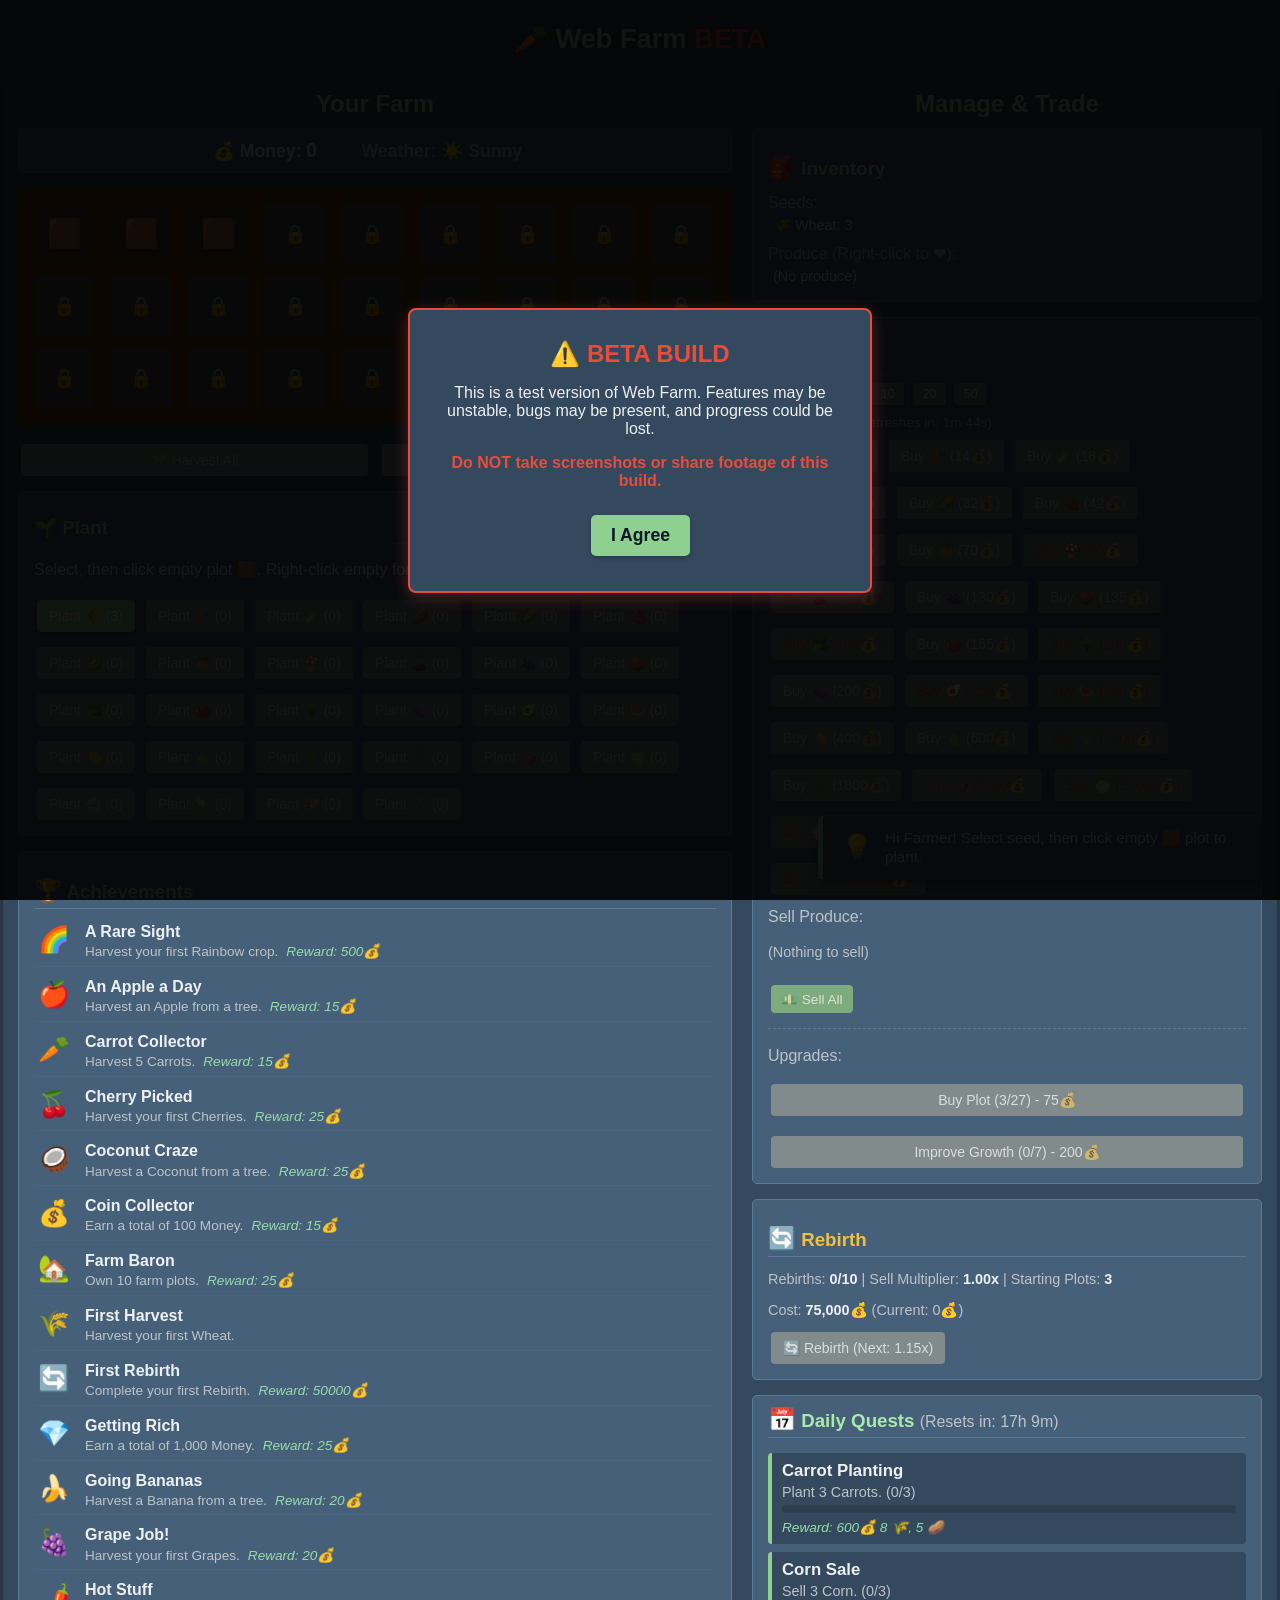
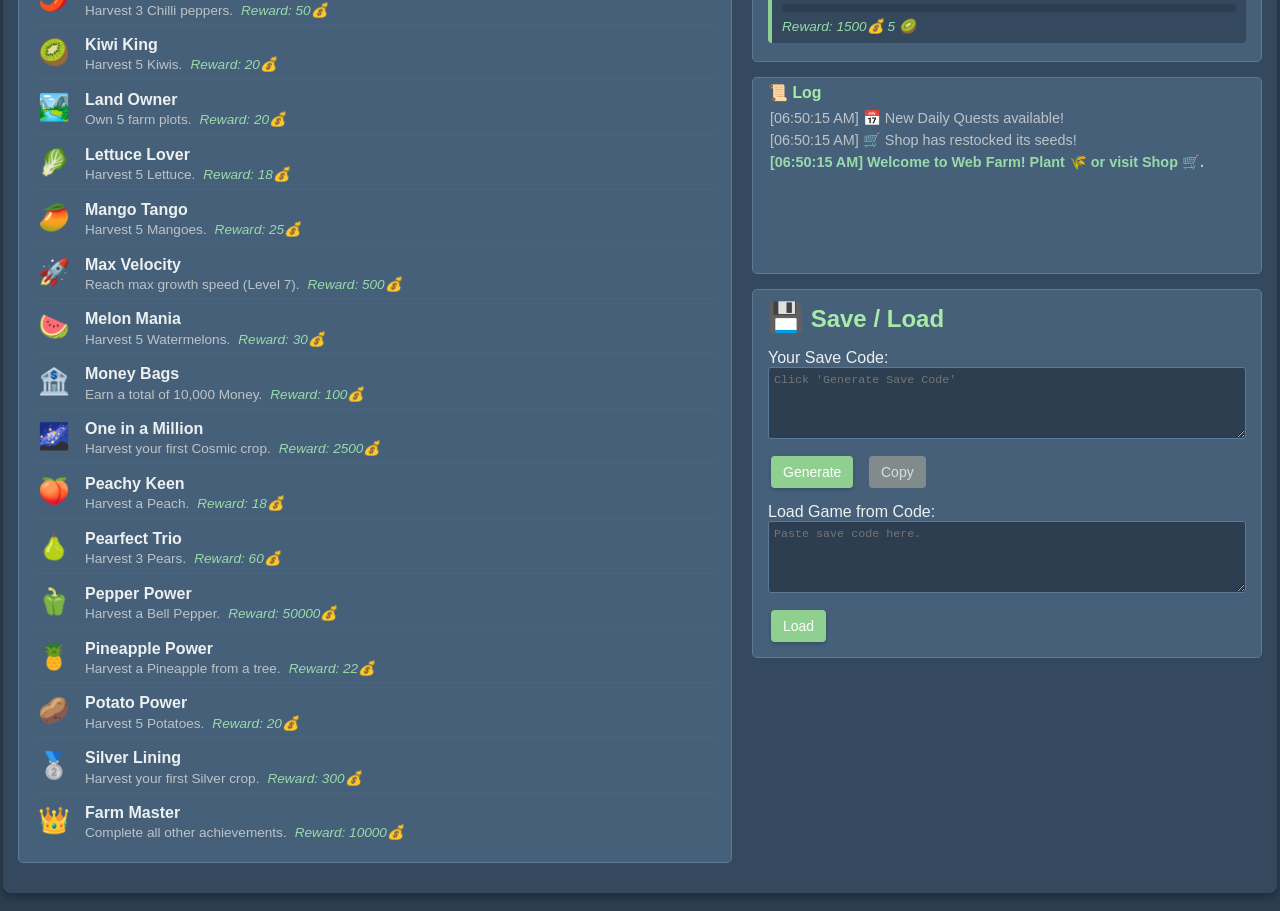
==== beta.html @ cf9a01dc "Add files via upload" ====
<!DOCTYPE html>
<html lang="en">

<head>
    <meta charset="UTF-8">
    <meta name="viewport" content="width=device-width, initial-scale=1.0">
    <title>Web Farm BETA</title>
    <style>
        /* --- CSS (Dark Mode Only) --- */
        :root {
            /* Colors, Animations, Cursor */
            --body-bg: #2c3e50;
            --container-bg: #34495e;
            --section-bg: #46607a;
            --section-border: #5a7a9a;
            --text-color: #ecf0f1;
            --heading-color: #98dbaa;
            --heading-color-sub: #a8eaaa;
            --accent-color: #8fcf8f;
            --accent-hover-color: #7ebf7e;
            --accent-active-color: #70b070;
            --accent-selected-bg: #c8e8ca;
            --disabled-color: #7f8c8d;
            --plot-bg: #6c3e00;
            --plot-empty-bg: #4f3a2e;
            --plot-empty-hover-bg: #694f42;
            --plot-locked-bg: #555;
            --plot-ready-bg: #507a50;
            --plot-ready-border: #76c08f;
            --progress-bar-bg: #8fd0a8;
            --log-text-color: #bdc3c7;
            --log-success-color: #98dbaa;
            --log-error-color: #e74c3c;
            --log-info-color: #bdc3c7;
            --log-gold-color: #ffd700;
            --input-bg: #2c3e50;
            --input-border: #5a7a9a;
            --button-text-color: white;
            --shadow-color: rgba(0, 0, 0, 0.3);
            --link-color: #a8eaaa;
            --achievement-incomplete-color: var(--text-color);
            --achievement-complete-color: var(--disabled-color);
            --achievement-complete-icon-filter: grayscale(60%);
            --button-shadow-color: rgba(0, 0, 0, 0.2);
            --plot-hover-shadow: rgba(255, 255, 255, 0.1);
            --ach-desc-color: #bdc3c7;
            --ach-reward-color: #98dbaa;
            --log-success-color-rgb: 152, 219, 170;
            --popup-bg: var(--section-bg);
            --popup-border: var(--section-border);
            --popup-text-color: var(--text-color);
            --popup-title-color: var(--heading-color);
            --popup-shadow: rgba(0, 0, 0, 0.4);
            --tip-border-color: var(--link-color);
            --shovel-cursor: url('data:image/svg+xml;utf8,<svg xmlns="http://www.w3.org/2000/svg" width="32" height="32" style="font-size: 24px;"><text x="0" y="24">⛏️</text></svg>') 4 24, auto;
            --animation-duration-fast: 0.18s;
            --animation-duration-normal: 0.25s;
            --animation-duration-slow: 0.5s;
            --animation-duration-very-slow: 1s;
            --bounce-cubic-bezier: cubic-bezier(0.68, -0.55, 0.27, 1.55);
            --ease-out-expo: cubic-bezier(0.16, 1, 0.3, 1);
        }

        /* Animations */
        @keyframes fadeInSlideDown {
            from {
                opacity: 0;
                transform: translateY(-8px)
            }

            to {
                opacity: 1;
                transform: translateY(0)
            }
        }

        @keyframes plantPulse {
            0% {
                transform: scale(1);
                filter: brightness(1)
            }

            50% {
                transform: scale(.9);
                filter: brightness(1.2)
            }

            100% {
                transform: scale(1);
                filter: brightness(1)
            }
        }

        @keyframes harvestPop {
            0% {
                transform: scale(1);
                opacity: 1;
                filter: brightness(1.1)
            }

            70% {
                transform: scale(1.1);
                opacity: .4;
                filter: brightness(1.3)
            }

            100% {
                transform: scale(.6);
                opacity: 0;
                filter: brightness(1)
            }
        }

        @keyframes unlockHighlight {
            0% {
                background-color: transparent
            }

            40% {
                background-color: rgba(var(--log-success-color-rgb), .3)
            }

            100% {
                background-color: transparent
            }
        }

        @keyframes selectedPulse {
            0% {
                box-shadow: 0 1px 3px var(--button-shadow-color), inset 0 0 0 2px var(--accent-color)
            }

            50% {
                box-shadow: 0 1px 3px var(--button-shadow-color), inset 0 0 0 3px var(--accent-hover-color)
            }

            100% {
                box-shadow: 0 1px 3px var(--button-shadow-color), inset 0 0 0 2px var(--accent-color)
            }
        }

        @keyframes rainbow-bg {
            0% {
                background-position: 0% 50%
            }

            50% {
                background-position: 100% 50%
            }

            100% {
                background-position: 0% 50%
            }
        }

        @keyframes stars-twinkle {
            0% {
                transform: translate(-50%, -50%) scale(1);
                opacity: 0.5;
            }

            50% {
                opacity: 1;
            }

            100% {
                transform: translate(-50%, -50%) scale(1.1);
                opacity: 0.5;
            }
        }

        /* General Styles */
        body {
            font-family: 'Segoe UI', Tahoma, Geneva, Verdana, sans-serif;
            display: flex;
            flex-direction: column;
            align-items: center;
            background-color: var(--body-bg);
            color: var(--text-color);
            padding: 10px;
            transition: background-color var(--animation-duration-normal) ease, color var(--animation-duration-normal) ease
        }

        #game-container {
            display: flex;
            flex-wrap: wrap;
            gap: 20px;
            max-width: 1250px;
            width: 100%;
            background-color: var(--container-bg);
            padding: 15px;
            border-radius: 8px;
            box-shadow: 0 4px 8px var(--shadow-color);
            transition: background-color var(--animation-duration-normal) ease
        }

        #farm-area,
        #controls-area {
            flex: 1;
            min-width: 350px;
            display: flex;
            flex-direction: column
        }

        @media (min-width:950px) {
            #farm-area {
                flex-grow: 1.4
            }
        }

        h1 {
            display: flex;
            align-items: center;
            justify-content: center;
            gap: 15px;
        }

        h1,
        h2,
        h3 {
            text-align: center;
            color: var(--heading-color);
            margin-top: 5px;
            margin-bottom: 10px;
            transition: color var(--animation-duration-normal) ease
        }

        h1 {
            margin-bottom: 15px
        }

        h2 {
            color: var(--heading-color-sub)
        }

        h3 {
            margin-top: 15px;
            margin-bottom: 8px;
            border-bottom: 1px solid var(--section-border);
            padding-bottom: 4px;
            text-align: left;
            color: var(--heading-color-sub);
            transition: color var(--animation-duration-normal) ease, border-color var(--animation-duration-normal) ease
        }

        h4 {
            margin-top: 8px;
            margin-bottom: 4px;
            font-weight: 400;
            color: #bdc3c7;
            text-align: left
        }

        #resources {
            background-color: var(--section-bg);
            padding: 10px 15px;
            border-radius: 5px;
            margin-bottom: 15px;
            border: 1px solid var(--section-border);
            text-align: center;
            transition: background-color var(--animation-duration-normal) ease, border-color var(--animation-duration-normal) ease
        }

        #resources span {
            margin-right: 15px;
            font-weight: 700;
            font-size: 1.1em
        }

        #weather-display {
            font-weight: normal;
            font-size: 0.95em;
            color: var(--log-info-color);
            margin-left: 10px;
            display: inline-block;
        }

        #farm-grid {
            display: grid;
            grid-template-columns: repeat(auto-fill, minmax(60px, 1fr));
            gap: 10px;
            background-color: var(--plot-bg);
            padding: 15px;
            border-radius: 5px;
            min-height: 180px;
            margin-bottom: 15px;
            transition: background-color .3s ease, cursor .1s ease;
            cursor: default
        }

        #farm-grid:hover {
            cursor: var(--shovel-cursor)
        }

        .plot {
            width: 60px;
            height: 60px;
            background-color: var(--plot-empty-bg);
            border: 1px solid var(--plot-bg);
            display: flex;
            justify-content: center;
            align-items: center;
            font-size: 28px;
            position: relative;
            border-radius: 3px;
            overflow: hidden;
            transform-origin: center;
            transition: background-color var(--animation-duration-normal) ease, border-color var(--animation-duration-normal) ease, transform var(--animation-duration-fast) var(--ease-out-expo), filter var(--animation-duration-fast) ease, box-shadow var(--animation-duration-fast) ease;
            will-change: transform, filter, box-shadow, background-color
        }

        .plot:hover:not(.locked) {
            transform: scale(1.07);
            filter: brightness(1.1);
            box-shadow: 0 4px 10px var(--plot-hover-shadow);
            z-index: 1
        }

        .plot.empty:hover {
            background-color: var(--plot-empty-hover-bg)
        }

        .plot.locked {
            background-color: var(--plot-locked-bg);
            cursor: not-allowed;
            font-size: 18px
        }

        .plot.locked:hover {
            filter: none;
            transform: none;
            box-shadow: none;
            z-index: 0;
            cursor: not-allowed !important
        }

        .plot .progress-bar {
            position: absolute;
            bottom: 0;
            left: 0;
            height: 5px;
            background-color: var(--progress-bar-bg);
            width: 0;
            transition: width .1s linear, background-color var(--animation-duration-normal) ease
        }

        .plot.ready {
            background-color: var(--plot-ready-bg);
            border: 2px solid var(--plot-ready-border)
        }

        .plot.ready:hover {
            transform: scale(1.1);
            filter: brightness(1.1);
            box-shadow: 0 5px 14px var(--plot-hover-shadow)
        }

        .plot.plot-plant-animate {
            animation: plantPulse var(--animation-duration-slow) var(--bounce-cubic-bezier) forwards
        }

        .plot-content {
            display: inline-block;
            transition: transform var(--animation-duration-normal) ease, opacity var(--animation-duration-normal) ease;
            will-change: transform, opacity;
            line-height: 1;
            position: relative;
            z-index: 2;
        }

        .plot-content.status-icon-present {
            font-size: 20px;
            letter-spacing: -2px;
        }

        .plot.plot-harvest-animate .plot-content {
            animation: harvestPop 0.25s cubic-bezier(.17, .67, .83, .67) forwards;
        }

        /* Mutation Plot Styles */
        .plot.plot-is-moonlit {
            background-color: #4a3d6a;
        }

        .plot.plot-is-scorched {
            background-color: #7a4f3a;
        }

        .plot.plot-is-warm {
            background-color: #7a703a;
        }

        .plot.plot-is-cool {
            background-color: #3a5c7a;
        }

        .plot.plot-is-shocked {
            background-color: #4d4023;
            box-shadow: inset 0 0 12px 2px #f0ff8d;
            border-color: #f0ff8d;
        }

        .plot.plot-is-rainbow {
            background: linear-gradient(124deg, #ff2400, #e81d1d, #e8b71d, #e3e81d, #1de840, #1ddde8, #2b1de8, #dd00f3, #dd00f3);
            background-size: 200% 200%;
            animation: rainbow-bg 4s ease infinite;
        }

        .plot.plot-is-cosmic {
            background: linear-gradient(230deg, #1d0f3b, #3a236d, #2b1de8);
            background-size: 150% 150%;
            animation: rainbow-bg 8s ease-in-out infinite;
        }

        .plot.plot-is-cosmic::before,
        .plot.plot-is-cosmic::after,
        .plot.plot-is-cosmic .plot-content::before {
            content: '';
            position: absolute;
            left: 50%;
            top: 50%;
            width: 1px;
            height: 1px;
            background: white;
            border-radius: 50%;
            box-shadow: 15px -20px 0 0px white, -10px 18px 0 1px white, 25px 8px 0 0px white, -22px -15px 0 1px white, -5px 5px 0 0px white, 30px 25px 0 0px white;
            animation: stars-twinkle 3s ease-in-out infinite alternate;
        }

        .plot.plot-is-cosmic::after {
            width: 2px;
            height: 2px;
            box-shadow: 10px 15px 0 0px white, -18px -10px 0 0px white, -8px 25px 0 0px white;
            animation-duration: 4.5s;
        }

        .plot.plot-is-cosmic .plot-content::before {
            width: 1px;
            height: 1px;
            box-shadow: 12px 22px 0 0px white, -25px 5px 0 0px white;
            animation-duration: 6s;
        }

        button {
            padding: 8px 12px;
            margin: 5px 3px;
            font-size: 14px;
            cursor: pointer;
            background-color: var(--accent-color);
            color: var(--button-text-color);
            border: none;
            border-radius: 4px;
            vertical-align: middle;
            font-weight: 500;
            box-shadow: 0 2px 4px var(--button-shadow-color);
            transform-origin: center;
            transition: background-color var(--animation-duration-fast) ease, color var(--animation-duration-fast) ease, transform var(--animation-duration-fast) var(--ease-out-expo), box-shadow var(--animation-duration-fast) ease, filter var(--animation-duration-fast) ease;
            will-change: transform, filter, box-shadow
        }

        button:hover:not(:disabled) {
            background-color: var(--accent-hover-color);
            transform: scale(1.05);
            box-shadow: 0 4px 8px var(--button-shadow-color);
            filter: brightness(1.08)
        }

        button:active:not(:disabled) {
            background-color: var(--accent-active-color);
            transform: scale(.97);
            box-shadow: 0 1px 3px var(--button-shadow-color);
            filter: brightness(.92);
            transition-duration: .06s
        }

        button:disabled {
            background-color: var(--disabled-color);
            color: rgba(255, 255, 255, .7);
            cursor: not-allowed;
            transform: none;
            box-shadow: none;
            filter: grayscale(30%)
        }

        .plant-button.selected-plant-button {
            background-color: var(--accent-selected-bg);
            color: var(--body-bg);
            font-weight: bold;
            filter: brightness(1.05);
            box-shadow: 0 1px 3px var(--button-shadow-color), inset 0 0 0 2px var(--accent-color);
            animation: selectedPulse 1.8s ease-in-out infinite
        }

        .plant-button.selected-plant-button:hover:not(:disabled) {
            background-color: var(--accent-hover-color);
            color: var(--button-text-color);
            filter: brightness(1.1);
            transform: scale(1.05)
        }

        .plant-button.selected-plant-button:active:not(:disabled) {
            background-color: var(--accent-active-color);
            transform: scale(.97);
            filter: brightness(.95)
        }

        .shop-seed-unavailable,
        .shop-seed-unavailable:hover,
        .shop-seed-unavailable:active {
            background-color: var(--disabled-color);
            color: var(--log-error-color) !important;
            cursor: not-allowed;
            box-shadow: none;
            filter: grayscale(30%);
            transform: none;
            padding: 8px 12px;
            margin: 5px 3px;
            font-size: 14px;
            border: none;
            border-radius: 4px;
            vertical-align: middle;
            font-weight: 500;
        }

        #inventory,
        #shop,
        #actions,
        #save-load,
        #messages,
        #achievements,
        #dev-console,
        #daily-quests {
            margin-bottom: 15px;
            background-color: var(--section-bg);
            padding: 10px 15px;
            border-radius: 5px;
            border: 1px solid var(--section-border);
            transition: background-color var(--animation-duration-normal) ease, border-color var(--animation-duration-normal) ease
        }

        #inventory ul {
            list-style: none;
            padding: 0;
            margin: 5px 0
        }

        #inventory li {
            margin-bottom: 5px;
            padding-left: 5px;
            font-size: 0.95em;
            border-radius: 3px;
            user-select: none;
        }

        #inventory #produce-inventory li {
            cursor: pointer;
        }

        #inventory li:hover {
            background-color: var(--container-bg);
        }

        .inventory-item-icon {
            display: inline-block;
            min-width: 1.2em;
            text-align: left;
        }

        .inventory-weight {
            font-size: 0.85em;
            color: var(--log-info-color);
            margin-left: 5px;
        }

        .favorite-icon {
            color: #e74c3c;
            margin-right: 4px;
        }

        #planting-options,
        #buy-seeds,
        #sell-produce-area {
            display: flex;
            flex-wrap: wrap;
            gap: 5px
        }

        #messages {
            height: 180px;
            overflow-y: scroll;
            font-size: .9em;
            color: var(--log-text-color);
            transition: color var(--animation-duration-normal) ease;
            scroll-behavior: smooth;
            padding-top: 5px
        }

        #messages h2 {
            margin-top: 0;
            margin-bottom: 8px;
            font-size: 1.1em;
            text-align: left;
            border-bottom: none;
            padding-bottom: 0;
            color: var(--heading-color-sub)
        }

        #messages p {
            margin: 0 0 5px;
            padding-left: 2px;
            white-space: pre-wrap;
            opacity: 0;
            animation: fadeInSlideDown var(--animation-duration-slow) ease-out forwards
        }

        #messages p.log-success {
            color: var(--log-success-color);
            font-weight: 700
        }

        #messages p.log-error {
            color: var(--log-error-color);
            font-weight: 700
        }

        #messages p.log-info {
            color: var(--log-info-color)
        }

        #messages p.log-gold {
            color: var(--log-gold-color);
            font-weight: 700
        }

        #messages p.log-dev {
            color: var(--link-color);
            font-family: monospace;
            font-weight: bold
        }

        #save-load h2,
        #dev-console h3,
        #daily-quests h3 {
            margin-top: 0;
            margin-bottom: 15px;
            text-align: left
        }

        #save-load textarea,
        #dev-command-input {
            width: calc(100% - 12px);
            margin-top: 0;
            margin-bottom: 8px;
            font-size: .9em;
            font-family: monospace;
            background-color: var(--input-bg);
            color: var(--text-color);
            border: 1px solid var(--input-border);
            border-radius: 3px;
            padding: 5px;
            cursor: text;
            transition: background-color var(--animation-duration-normal) ease, color var(--animation-duration-normal) ease, border-color var(--animation-duration-normal) ease
        }

        #save-load textarea {
            min-height: 60px;
            resize: vertical
        }

        #dev-command-input {
            min-height: auto;
            resize: none
        }

        #save-code-output {
            background-color: var(--input-bg);
            cursor: default
        }

        .save-controls,
        .mod-controls {
            display: flex;
            gap: 10px;
            align-items: center;
            margin-bottom: 10px;
        }

        .mod-controls {
            margin-top: 15px;
            border-top: 1px dashed var(--section-border);
            padding-top: 10px;
        }

        #mod-file-input {
            font-size: 0.9em;
            background-color: var(--input-bg);
            color: var(--text-color);
            border: 1px solid var(--input-border);
            border-radius: 3px;
            padding: 4px 6px;
            max-width: calc(100% - 110px);
            cursor: pointer;
            transition: background-color var(--animation-duration-normal) ease, color var(--animation-duration-normal) ease, border-color var(--animation-duration-normal) ease;
        }

        #mod-file-input::file-selector-button {
            padding: 4px 8px;
            margin-right: 8px;
            font-size: 0.9em;
            cursor: pointer;
            background-color: var(--accent-color);
            color: var(--button-text-color);
            border: none;
            border-radius: 3px;
            transition: background-color var(--animation-duration-fast) ease;
        }

        #mod-file-input::file-selector-button:hover {
            background-color: var(--accent-hover-color);
        }

        #farm-upgrades-container {
            margin-top: 15px;
            padding-top: 10px;
            border-top: 1px dashed var(--section-border);
            display: flex;
            flex-direction: column;
            gap: 10px
        }

        #achievements ul {
            list-style: none;
            padding: 0;
            margin: 0
        }

        #achievements li {
            display: flex;
            align-items: flex-start;
            gap: 10px;
            padding: 5px 0;
            margin-bottom: 5px;
            border-bottom: 1px solid rgba(128, 128, 128, .1);
            transition: background-color var(--animation-duration-normal) ease
        }

        #achievements li:last-child {
            border-bottom: none
        }

        #achievements li:hover:not(.completed) {
            background-color: rgba(128, 128, 128, .05)
        }

        #achievements .ach-icon {
            font-size: 1.6em;
            min-width: 1.6em;
            text-align: center;
            margin-top: 2px
        }

        #achievements .ach-details {
            display: flex;
            flex-direction: column;
            flex-grow: 1;
            gap: 2px
        }

        #achievements .ach-name {
            font-weight: 700;
            font-size: 1em;
            line-height: 1.2
        }

        #achievements .ach-desc-reward {
            line-height: 1.3;
            display: flex;
            flex-wrap: wrap;
            gap: 0 8px
        }

        #achievements .ach-desc {
            font-size: .85em;
            color: var(--ach-desc-color)
        }

        #achievements .ach-reward {
            font-size: .85em;
            font-style: italic;
            color: var(--ach-reward-color);
            font-weight: 500;
            white-space: nowrap
        }

        #achievements li.completed {
            color: var(--achievement-complete-color)
        }

        #achievements li.completed .ach-icon {
            filter: var(--achievement-complete-icon-filter)
        }

        #achievements li.completed .ach-name::after {
            content: " ✔️";
            color: var(--log-success-color);
            font-weight: 400;
            margin-left: 4px
        }

        #achievements li.completed .ach-desc,
        #achievements li.completed .ach-reward {
            color: var(--achievement-complete-color);
            font-style: normal
        }

        #achievements li.completed:hover {
            background-color: transparent
        }

        #achievements li.incomplete {
            color: var(--achievement-incomplete-color)
        }

        #achievements li.achievement-unlocked-animate {
            animation: unlockHighlight var(--animation-duration-very-slow) ease-out
        }

        .popup {
            position: fixed;
            padding: 12px 18px;
            border-radius: 6px;
            background-color: var(--popup-bg);
            border: 1px solid var(--popup-border);
            box-shadow: 0 4px 12px var(--popup-shadow);
            z-index: 1000;
            display: flex;
            align-items: center;
            gap: 12px;
            opacity: 0;
            transform: translateY(20px);
            transition: opacity var(--animation-duration-normal) ease-out, transform var(--animation-duration-normal) ease-out;
            pointer-events: none;
            min-width: 250px;
            max-width: 400px;
        }

        .popup.active {
            opacity: 1;
            transform: translateY(0);
            pointer-events: auto;
        }

        .popup-icon {
            font-size: 2em;
            flex-shrink: 0;
        }

        .popup-text {
            display: flex;
            flex-direction: column;
            gap: 3px;
            font-size: 0.95em;
            color: var(--popup-text-color);
            line-height: 1.3;
        }

        .popup-title {
            font-weight: bold;
            color: var(--popup-title-color);
        }

        .popup-reward {
            font-style: italic;
            color: var(--ach-reward-color);
            font-size: 0.9em;
        }

        #achievement-popup {
            top: 20px;
            left: 50%;
            transform: translateX(-50%) translateY(20px);
            border-left: 5px solid var(--log-success-color);
        }

        #achievement-popup.active {
            transform: translateX(-50%) translateY(0);
        }

        #tip-popup {
            bottom: 20px;
            right: 20px;
            border-left: 5px solid var(--tip-border-color);
        }

        #tip-popup .popup-icon {
            font-size: 1.6em;
        }

        #actions {
            position: relative;
        }

        /* harvest-all-button styles now handled by #farm-grid-actions button */

        #harvest-all-button:hover:not(:disabled) {
            background-color: var(--accent-hover-color);
        }

        #sell-all-produce-button {
            padding: 6px 10px;
            font-size: 0.85em;
            margin-top: 10px;
            background-color: var(--accent-active-color);
            display: block;
            width: fit-content;
        }

        #sell-all-produce-button:hover:not(:disabled) {
            background-color: var(--accent-hover-color);
        }


        #plot-tooltip {
            position: fixed;
            background-color: rgba(0, 0, 0, 0.8);
            color: white;
            padding: 6px 10px;
            border-radius: 4px;
            font-size: 0.85em;
            line-height: 1.3;
            z-index: 1010;
            opacity: 0;
            pointer-events: none;
            transition: opacity 0.1s ease-in-out;
            max-width: 220px;
            box-shadow: 0 2px 5px rgba(0, 0, 0, 0.3);
            word-wrap: break-word;
        }

        #plot-tooltip.visible {
            opacity: 1;
        }

        #plot-tooltip span {
            display: inline-block;
        }

        #tooltip-crop-name {
            font-weight: bold;
        }

        #tooltip-time-left {
            font-size: 0.9em;
            color: #eee;
        }

        #tooltip-weight-potential,
        #tooltip-weight-actual {
            font-size: 0.85em;
            color: #ddd;
        }

        #daily-quests-list {
            list-style: none;
            padding: 0;
            margin: 0;
        }

        #daily-quests-list li {
            background-color: var(--container-bg);
            padding: 8px 10px;
            margin-bottom: 8px;
            border-radius: 4px;
            border-left: 4px solid var(--accent-color);
        }

        #daily-quests-list li.quest-completed:not(.quest-claimed) {
            border-left-color: var(--log-success-color);
        }

        #daily-quests-list li.quest-claimed {
            border-left-color: var(--disabled-color);
            opacity: 0.7;
        }

        .quest-title {
            font-weight: bold;
            font-size: 1.05em;
            margin-bottom: 3px;
            display: block;
        }

        .quest-desc {
            font-size: 0.9em;
            color: var(--ach-desc-color);
            margin-bottom: 5px;
            display: block;
        }

        .quest-progress-bar-container {
            height: 8px;
            background-color: var(--body-bg);
            border-radius: 4px;
            margin-bottom: 5px;
            overflow: hidden;
        }

        .quest-progress-bar {
            height: 100%;
            width: 0%;
            background-color: var(--progress-bar-bg);
            transition: width 0.2s ease-out;
        }

        .quest-reward-text {
            font-size: 0.85em;
            color: var(--ach-reward-color);
            margin-bottom: 6px;
            font-style: italic;
        }

        .quest-claim-button {
            font-size: 0.9em !important;
            padding: 4px 8px !important;
            margin-top: 5px !important;
        }

        /* Silver Mutation Plot Style */
        .plot.plot-is-silver {
            background-color: #6b7b8d;
            box-shadow: inset 0 0 10px 2px #c0c0c0;
            border-color: #c0c0c0;
        }

        /* Locked Fruit Indicator on Plot */
        .plot .lock-indicator {
            position: absolute;
            top: 1px;
            right: 1px;
            font-size: 10px;
            z-index: 5;
            cursor: pointer;
            opacity: 0.7;
            transition: opacity 0.15s ease;
        }

        .plot .lock-indicator:hover {
            opacity: 1;
        }

        .plot.plot-fruit-locked {
            outline: 2px dashed #e67e22;
            outline-offset: -2px;
        }

        /* Seed Inventory Grid */
        #seed-inventory {
            display: grid;
            grid-template-columns: repeat(2, 1fr);
            gap: 2px 8px;
        }

        #seed-inventory li {
            margin-bottom: 2px;
            font-size: 0.9em;
        }

        /* Produce Inventory Grid */
        #produce-inventory {
            display: grid;
            grid-template-columns: repeat(2, 1fr);
            gap: 2px 8px;
        }

        #produce-inventory li {
            margin-bottom: 2px;
            font-size: 0.9em;
        }

        /* Rebirth Section */
        #rebirth-section {
            margin-bottom: 15px;
            background-color: var(--section-bg);
            padding: 10px 15px;
            border-radius: 5px;
            border: 1px solid var(--section-border);
            transition: background-color var(--animation-duration-normal) ease, border-color var(--animation-duration-normal) ease;
        }

        #rebirth-section h3 {
            color: #f0c040;
        }

        .rebirth-info {
            font-size: 0.9em;
            margin-bottom: 8px;
            color: var(--log-info-color);
        }

        .rebirth-info strong {
            color: var(--text-color);
        }

        /* Purchase Qty Toggle */
        .qty-toggle-btn {
            padding: 4px 10px;
            font-size: 12px;
            margin: 0 2px;
            background-color: var(--disabled-color);
            border-radius: 4px;
        }

        .qty-toggle-btn.active {
            background-color: var(--accent-color);
            font-weight: bold;
        }

        .qty-toggle-btn:hover:not(:disabled) {
            background-color: var(--accent-hover-color);
        }

        /* Farm Grid Action Buttons */
        #farm-grid-actions {
            display: flex;
            gap: 8px;
            margin-bottom: 10px;
            align-items: stretch;
        }

        #farm-grid-actions button {
            flex: 1;
            font-size: 14px;
            padding: 8px 12px;
            box-sizing: border-box;
        }
    </style>
</head>

<body>

    <h1>
        <span style="font-size: 0.85em;">🥕 Web Farm <strong style="color:var(--log-error-color);">BETA</strong></span>
    </h1>

    <div id="beta-overlay"
        style="position:fixed;top:0;left:0;width:100%;height:100%;background:rgba(0,0,0,0.9);z-index:9999;display:flex;justify-content:center;align-items:center;flex-direction:column;">
        <div
            style="background:var(--container-bg);padding:30px;border-radius:8px;border:2px solid var(--log-error-color);max-width:400px;text-align:center;box-shadow: 0 4px 15px rgba(255,100,100,0.3);">
            <h2 style="color:var(--log-error-color);margin-top:0;">⚠️ BETA BUILD</h2>
            <p style="margin-bottom:15px;color:var(--text-color);">This is a test version of Web Farm. Features may be
                unstable, bugs may be present, and progress could be lost.</p>
            <p style="margin-bottom:20px;font-weight:bold;color:var(--log-error-color);">Do NOT take screenshots or
                share footage of this build.</p>
            <button
                style="padding:10px 20px;font-size:1.1em;background:var(--accent-color);color:#0f172a;border:none;border-radius:5px;cursor:pointer;font-weight:bold;"
                onclick="document.getElementById('beta-overlay').remove()">I Agree</button>
        </div>
    </div>

    <div id="game-container">
        <!-- Farm Area -->
        <div id="farm-area">
            <h2>Your Farm</h2>
            <div id="resources">
                <span>💰 Money: <span id="money">0</span></span>
                <span id="weather-display"></span>
            </div>
            <div id="farm-grid"><!-- Plots --></div>
            <div id="farm-grid-actions">
                <button id="harvest-all-button" onclick="harvestAllReadyCrops()" disabled>🌱 Harvest All</button>
                <button id="plant-all-button" onclick="plantAllSelectedSeed()" disabled>🌾 Plant All</button>
            </div>
            <div id="actions">
                <h3>🌱 Plant</h3>
                <p>Select, then click empty plot 🟫. Right-click empty for Plant All, right-click crop for Lock.</p>
                <div id="planting-options"></div>
            </div>
            <div id="achievements">
                <h3><span style="font-size:1.2em">🏆</span> Achievements</h3>
                <ul id="achievements-list"></ul>
            </div>
        </div>

        <!-- Controls Area -->
        <div id="controls-area">
            <h2>Manage & Trade</h2>
            <div id="inventory">
                <h3><span style="font-size:1.2em">🎒</span> Inventory</h3>
                <h4>Seeds:</h4>
                <ul id="seed-inventory"></ul>
                <h4>Produce (Right-click to ❤):</h4>
                <ul id="produce-inventory"></ul>
            </div>
            <div id="shop">
                <h3><span style="font-size:1.2em">🛒</span> Shop</h3>
                <div id="purchase-qty-toggle" style="margin-bottom:8px;">
                    <label style="font-size:0.9em; margin-right:6px;">Buy Qty:</label>
                    <button class="qty-toggle-btn active" onclick="setPurchaseQty(1)">1</button>
                    <button class="qty-toggle-btn" onclick="setPurchaseQty(10)">10</button>
                    <button class="qty-toggle-btn" onclick="setPurchaseQty(20)">20</button>
                    <button class="qty-toggle-btn" onclick="setPurchaseQty(50)">50</button>
                </div>
                <h4>Buy Seeds: <span id="shop-refresh-timer"
                        style="font-weight:normal; font-size:0.85em; color:var(--log-info-color);"></span></h4>
                <div id="buy-seeds"></div>
                <h4>Sell Produce:</h4>
                <div id="sell-produce-area"></div>
                <button id="sell-all-produce-button" onclick="sellAllProduce()" disabled>💵 Sell All</button>
                <div id="farm-upgrades-container">
                    <h4>Farm Upgrades:</h4><!-- Buttons -->
                </div>
            </div>
            <div id="rebirth-section">
                <h3><span style="font-size:1.2em">🔄</span> Rebirth</h3>
                <div id="rebirth-content"></div>
            </div>
            <div id="daily-quests">
                <h3><span style="font-size:1.2em">📅</span> Daily Quests <span id="quest-status-text"
                        style="font-weight:normal; font-size:0.85em; color:var(--log-error-color);"></span> <span
                        id="quest-reset-timer"
                        style="font-weight:normal; font-size:0.85em; color:var(--log-info-color);"></span></h3>
                <ul id="daily-quests-list"></ul>
            </div>
            <div id="messages">
                <h2>📜 Log</h2><!-- Messages -->
            </div>
            <div id="save-load">
                <h2><span style="font-size:1.2em">💾</span> Save / Load</h2>
                <div class="save-section">
                    <label for="save-code-output">Your Save Code:</label>
                    <textarea id="save-code-output" readonly placeholder="Click 'Generate Save Code'"></textarea>
                    <div class="save-controls">
                        <button id="generate-save-button" onclick="saveGame()">Generate</button>
                        <button id="copy-code-button" onclick="copySaveCode()" disabled>Copy</button>
                    </div>
                </div>
                <div class="load-section">
                    <label for="save-code-input">Load Game from Code:</label>
                    <textarea id="save-code-input" placeholder="Paste save code here."></textarea>
                    <div class="save-controls" style="margin-bottom: 0;">
                        <button id="load-save-button" onclick="loadGamePrompt()">Load</button>
                    </div>
                </div>
            </div>
        </div>
        <div id="dev-console" style="display:none;">
            <h3><span style="font-size:1.2em">🛠️</span> Dev Console</h3><label for="dev-command-input"
                style="display:block;margin-bottom:5px;font-weight:bold;">Enter Command:</label><input type="text"
                id="dev-command-input" placeholder="/help">
        </div>
    </div>
    </div>

    <div id="achievement-popup" class="popup">
        <span id="ach-popup-icon" class="popup-icon"></span>
        <div class="popup-text">
            <span id="ach-popup-title" class="popup-title"></span>
            <span id="ach-popup-reward" class="popup-reward"></span>
        </div>
    </div>
    <div id="tip-popup" class="popup">
        <span class="popup-icon">💡</span>
        <span id="tip-popup-text" class="popup-text"></span>
    </div>

    <div id="plot-tooltip" class="plot-tooltip">
        <span id="tooltip-crop-name"></span><br>
        <span id="tooltip-time-left"></span><br>
        <span id="tooltip-weight-potential"></span><br>
        <span id="tooltip-weight-actual"></span><br>
        <span id="tooltip-sell-multiplier" style="display:none; font-size:0.85em; color:#ffd700;"></span>
    </div>


    <script>
        // --- Game Data (Modifiable) ---
        let CROP_DATA = {
            'wheat': { name: 'Wheat', icon: '🌾', seedCost: 5, sellPrice: 12, growTime: 10000, weightRange: [0.9, 1.1] },
            'carrot': { name: 'Carrot', icon: '🥕', seedCost: 14, sellPrice: 32, growTime: 20000, weightRange: [0.85, 1.15] },
            'lettuce': { name: 'Lettuce', icon: '🥬', seedCost: 18, sellPrice: 42, growTime: 24000, weightRange: [0.8, 1.2] },
            'potato': { name: 'Potato', icon: '🥔', seedCost: 24, sellPrice: 55, growTime: 28000, weightRange: [0.9, 1.1] },
            'corn': { name: 'Corn', icon: '🌽', seedCost: 32, sellPrice: 72, growTime: 35000, weightRange: [0.9, 1.1] },
            'strawberry': { name: 'Strawberry', icon: '🍓', seedCost: 42, sellPrice: 92, growTime: 30000, weightRange: [0.95, 1.05] },
            'kiwi': { name: 'Kiwi', icon: '🥝', seedCost: 55, sellPrice: 120, growTime: 32000, weightRange: [0.9, 1.1] },
            'mango': { name: 'Mango', icon: '🥭', seedCost: 70, sellPrice: 155, growTime: 38000, weightRange: [0.85, 1.35] },
            'mushroom': { name: 'Mushroom', icon: '🍄', seedCost: 90, sellPrice: 195, growTime: 45000, weightRange: [0.7, 1.4] },
            'cherry': { name: 'Cherry', icon: '🍒', seedCost: 110, sellPrice: 240, growTime: 55000, weightRange: [0.95, 1.05] },
            'peach': { name: 'Peach', icon: '🍑', seedCost: 135, sellPrice: 290, growTime: 31000, weightRange: [0.9, 1.1] },
            'grapes': { name: 'Grapes', icon: '🍇', seedCost: 130, sellPrice: 280, growTime: 60000, weightRange: [0.9, 1.1] },
            'tomato': { name: 'Tomato', icon: '🍅', seedCost: 165, sellPrice: 350, growTime: 70000, weightRange: [0.85, 1.15] },
            'broccoli': { name: 'Broccoli', icon: '🥦', seedCost: 140, sellPrice: 290, growTime: 80000, weightRange: [0.8, 1.35] },
            'tree': { name: 'Tree', icon: '🌳', seedCost: 180, sellPrice: null, growTime: 120000, yields: ['apple', 'banana', 'orange', 'pineapple'] },
            'eggplant': { name: 'Eggplant', icon: '🍆', seedCost: 200, sellPrice: 420, growTime: 90000, weightRange: [0.85, 1.3] },
            'avocado': { name: 'Avocado', icon: '🥑', seedCost: 220, sellPrice: 460, growTime: 85000, weightRange: [0.9, 1.15] },
            'watermelon': { name: 'Watermelon', icon: '🍉', seedCost: 280, sellPrice: 580, growTime: 100000, weightRange: [0.7, 1.7] },
            'lemon': { name: 'Lemon', icon: '🍋', seedCost: 400, sellPrice: 830, growTime: 75000, weightRange: [0.9, 1.1] },
            'pear': { name: 'Pear', icon: '🍐', seedCost: 600, sellPrice: 1250, growTime: 85000, weightRange: [0.85, 1.15] },
            'cactus': { name: 'Cactus', icon: '🌵', seedCost: 1200, sellPrice: 2500, growTime: 90000, weightRange: [0.8, 1.4] },
            'chilli': { name: 'Chilli', icon: '🌶️', seedCost: 2500, sellPrice: 5200, growTime: 110000, weightRange: [0.8, 1.25] },
            'palm_tree': { name: 'Palm Tree', icon: '🌴', seedCost: 1800, sellPrice: null, growTime: 140000, yields: ['coconut'] },
            'melon': { name: 'Melon', icon: '🍈', seedCost: 12000, sellPrice: 25000, growTime: 150000, weightRange: [0.85, 1.15], rarity: 'ultra_rare', stockChance: 0.20 },
            'cherry_blossom': { name: 'Cherry Blossom', icon: '🌸', seedCost: 35000, sellPrice: 72000, growTime: 180000, weightRange: [0.85, 1.15], rarity: 'ultra_rare', stockChance: 0.10 },
            'dango': { name: 'Dango', icon: '🍡', seedCost: 80000, sellPrice: 165000, growTime: 200000, weightRange: [0.9, 1.1], rarity: 'ultra_rare', stockChance: 0.08 },
            'taco': { name: 'Taco', icon: '🌮', seedCost: 670000, sellPrice: 1500000, growTime: 240000, weightRange: [0.9, 1.1], rarity: 'ultra_rare', stockChance: 1.0, isEvent: true, eventWeather: 'raining_tacos' },
            'bell_pepper': { name: 'Bell Pepper', icon: '🫑', seedCost: 3000000, sellPrice: 9000000, growTime: 600000, weightRange: [0.95, 1.05], rarity: 'ultra_rare', stockChance: 0.05 },
            'apple': { name: 'Apple', icon: '🍎', seedCost: null, sellPrice: 110, growTime: null, weightRange: [0.9, 1.1] },
            'banana': { name: 'Banana', icon: '🍌', seedCost: null, sellPrice: 180, growTime: null, weightRange: [0.85, 1.15] },
            'orange': { name: 'Orange', icon: '🍊', seedCost: null, sellPrice: 145, growTime: null, weightRange: [0.9, 1.1] },
            'pineapple': { name: 'Pineapple', icon: '🍍', seedCost: null, sellPrice: 210, growTime: null, weightRange: [0.8, 1.4] },
            'coconut': { name: 'Coconut', icon: '🥥', seedCost: null, sellPrice: 2400, growTime: null, weightRange: [0.9, 1.3] },
        };
        const DEFAULT_CROP_DATA = JSON.parse(JSON.stringify(CROP_DATA));
        let ACHIEVEMENT_DATA = {
            'harvest_1_wheat': { name: "First Harvest", icon: "🌾", desc: "Harvest your first Wheat.", rwd: 0, type: 'stats.h', tgt: 'wheat', thr: 1 },
            'harvest_5_carrot': { name: "Carrot Collector", icon: "🥕", desc: "Harvest 5 Carrots.", rwd: 15, type: 'stats.h', tgt: 'carrot', thr: 5 },
            'harvest_5_kiwi': { name: "Kiwi King", icon: "🥝", desc: "Harvest 5 Kiwis.", rwd: 20, type: 'stats.h', tgt: 'kiwi', thr: 5 },
            'harvest_5_lettuce': { name: "Lettuce Lover", icon: "🥬", desc: "Harvest 5 Lettuce.", rwd: 18, type: 'stats.h', tgt: 'lettuce', thr: 5 },
            'harvest_5_potato': { name: "Potato Power", icon: "🥔", desc: "Harvest 5 Potatoes.", rwd: 20, type: 'stats.h', tgt: 'potato', thr: 5 },
            'harvest_5_mango': { name: "Mango Tango", icon: "🥭", desc: "Harvest 5 Mangoes.", rwd: 25, type: 'stats.h', tgt: 'mango', thr: 5 },
            'harvest_5_watermelon': { name: "Melon Mania", icon: "🍉", desc: "Harvest 5 Watermelons.", rwd: 30, type: 'stats.h', tgt: 'watermelon', thr: 5 },
            'harvest_1_grapes': { name: "Grape Job!", icon: "🍇", desc: "Harvest your first Grapes.", rwd: 20, type: 'stats.h', tgt: 'grapes', thr: 1 },
            'harvest_1_cherry': { name: "Cherry Picked", icon: "🍒", desc: "Harvest your first Cherries.", rwd: 25, type: 'stats.h', tgt: 'cherry', thr: 1 },
            'harvest_apple': { name: "An Apple a Day", icon: "🍎", desc: "Harvest an Apple from a tree.", rwd: 15, type: 'stats.h', tgt: 'apple', thr: 1 },
            'harvest_banana': { name: "Going Bananas", icon: "🍌", desc: "Harvest a Banana from a tree.", rwd: 20, type: 'stats.h', tgt: 'banana', thr: 1 },
            'harvest_peach': { name: "Peachy Keen", icon: "🍑", desc: "Harvest a Peach.", rwd: 18, type: 'stats.h', tgt: 'peach', thr: 1 },
            'harvest_pineapple': { name: "Pineapple Power", icon: "🍍", desc: "Harvest a Pineapple from a tree.", rwd: 22, type: 'stats.h', tgt: 'pineapple', thr: 1 },
            'harvest_coconut': { name: "Coconut Craze", icon: "🥥", desc: "Harvest a Coconut from a tree.", rwd: 25, type: 'stats.h', tgt: 'coconut', thr: 1 },
            'harvest_3_chilli': { name: "Hot Stuff", icon: "🌶️", desc: "Harvest 3 Chilli peppers.", rwd: 50, type: 'stats.h', tgt: 'chilli', thr: 3 },
            'harvest_3_pear': { name: "Pearfect Trio", icon: "🍐", desc: "Harvest 3 Pears.", rwd: 60, type: 'stats.h', tgt: 'pear', thr: 3 },
            'harvest_rainbow': { name: "A Rare Sight", icon: "🌈", desc: "Harvest your first Rainbow crop.", rwd: 500, type: 'stats.mut', tgt: 'rainbow', thr: 1 },
            'harvest_cosmic': { name: "One in a Million", icon: "🌌", desc: "Harvest your first Cosmic crop.", rwd: 2500, type: 'stats.mut', tgt: 'cosmic', thr: 1 },
            'earn_100_money': { name: "Coin Collector", icon: "💰", desc: "Earn a total of 100 Money.", rwd: 15, type: 'stats.m', thr: 100 },
            'earn_1000_money': { name: "Getting Rich", icon: "💎", desc: "Earn a total of 1,000 Money.", rwd: 25, type: 'stats.m', thr: 1000 },
            'earn_10k_money': { name: "Money Bags", icon: "🏦", desc: "Earn a total of 10,000 Money.", rwd: 100, type: 'stats.m', thr: 10000 },
            'own_5_plots': { name: "Land Owner", icon: "🏞️", desc: "Own 5 farm plots.", rwd: 20, type: 'state.p', thr: 5 },
            'own_10_plots': { name: "Farm Baron", icon: "🏡", desc: "Own 10 farm plots.", rwd: 25, type: 'state.p', thr: 10 },
            'rebirth_1': { name: "First Rebirth", icon: "🔄", desc: "Complete your first Rebirth.", rwd: 50000, type: 'state.rb', thr: 1 },
            'upgrade_growth_max': { name: "Max Velocity", icon: "🚀", desc: `Reach max growth speed (Level 7).`, rwd: 500, type: 'state.g', thr: 7 },
            'harvest_silver': { name: "Silver Lining", icon: "🥈", desc: "Harvest your first Silver crop.", rwd: 300, type: 'stats.mut', tgt: 'silver', thr: 1 },
            'harvest_bell_pepper': { name: "Pepper Power", icon: "🫑", desc: "Harvest a Bell Pepper.", rwd: 50000, type: 'stats.h', tgt: 'bell_pepper', thr: 1 },
            'complete_all': { name: "Farm Master", icon: "👑", desc: "Complete all other achievements.", rwd: 10000, type: 'all' }
        };

        const QUEST_DEFINITIONS = [
            { id: "harvest_wheat_5", title: "Wheat Harvest", description: "Harvest 5 Wheat.", type: "harvest", targetCrop: "wheat", targetAmount: 5, rewards: { money: 800, seeds: { 'carrot': 8, 'lettuce': 5 } } },
            { id: "plant_carrot_3", title: "Carrot Planting", description: "Plant 3 Carrots.", type: "plant", targetCrop: "carrot", targetAmount: 3, rewards: { money: 600, seeds: { 'wheat': 8, 'potato': 5 } } },
            { id: "earn_money_100", title: "Daily Earnings", description: "Earn 250 Money today.", type: "earn_money", targetAmount: 250, rewards: { money: 500, seeds: { 'potato': 6, 'corn': 4 } } },
            { id: "harvest_lettuce_2", title: "Lettuce Picking", description: "Harvest 2 Lettuce.", type: "harvest", targetCrop: "lettuce", targetAmount: 2, rewards: { money: 900, seeds: { 'strawberry': 5 } } },
            { id: "plant_any_5", title: "Busy Planter", description: "Plant any 5 crops.", type: "plant_any", targetAmount: 5, rewards: { money: 1200, seeds: { 'corn': 6, 'strawberry': 5 } } },
            { id: "sell_corn_3", title: "Corn Sale", description: "Sell 3 Corn.", type: "sell_produce_type", targetCrop: "corn", targetAmount: 3, rewards: { money: 1500, seeds: { 'kiwi': 5 } } },
            { id: "sell_any_produce_5", title: "Market Day", description: "Sell any 5 produce items.", type: "sell_any_produce", targetAmount: 5, rewards: { money: 1000, seeds: { 'kiwi': 4, 'mango': 3 } } },
            { id: "harvest_golden_1", title: "Golden Touch", description: "Harvest 1 Golden crop.", type: "harvest_golden", targetAmount: 1, rewards: { money: 2500, seeds: { 'mango': 5, 'mushroom': 4 } } },
        ];


        const INITIAL_PLOTS = 3; const MAX_PLOTS = 27; const PLOT_COST_BASE = 75; const PLOT_COST_INCREASE_FACTOR = 1.45;
        const TICK_INTERVAL = 100; const AUTOSAVE_INTERVAL = 15000;
        const SAVE_CODE_VERSION = 1.14;
        const LOG_PRUNE_THRESHOLD = 80;
        const XOR_SAVE_KEY = 'webfarmkey_34252465488682';
        const DEV_ACTIVATION_CODE = 'dev-2588624836783023489768723895438973895';
        const SHOP_REFRESH_MIN = 90 * 1000;
        const SHOP_REFRESH_MAX = 120 * 1000;
        const ALWAYS_AVAILABLE_SHOP_ITEMS = 8;
        const ULTRA_RARE_SLOTS_IN_SHOP = 1;
        const NORMAL_RARE_ROTATING_SLOTS = 7;
        const DAILY_QUEST_COUNT = 2;

        const MAX_REBIRTHS = 10;
        const REBIRTH_BASE_COST = 75000;
        const REBIRTH_COST_SCALE = 3.5;
        const REBIRTH_MULTIPLIER_PER_LEVEL = 0.15;


        const MAX_GROWTH_LEVELS = 7; const GROWTH_MULTIPLIERS = [1.0, 0.85, 0.70, 0.55, 0.40, 0.25, 0.15, 0.08]; const GROWTH_UPGRADE_COSTS = [200, 600, 1800, 5000, 12000, 500000, 3000000];

        const SPECIAL_STATUSES = {
            'golden': { name: 'Golden', icon: '🥇', chance: 0.10, sellMultiplier: 1.5, type: 'generic' },
            'silver': { name: 'Silver', icon: '🥈', chance: 0.05, sellMultiplier: 1.8, type: 'generic' },
            'bronze': { name: 'Bronze', icon: '🥉', chance: 0.15, sellMultiplier: 1.3, type: 'generic' },
            'pollinated': { name: 'Pollinated', icon: '🍯', chance: 0.03, sellMultiplier: 2.5, type: 'generic' },
            'rainbow': { name: 'Rainbow', icon: '🌈', chance: 0.03, sellMultiplier: 4.0, type: 'rare_generic' },
            'cosmic': { name: 'Cosmic', icon: '🌌', chance: 0.01, sellMultiplier: 5.0, type: 'rare_generic' },
            'scorched': { name: 'Scorched', icon: '☀️', chance: 0, sellMultiplier: 2.0, type: 'weather' },
            'moonlit': { name: 'Moonlit', icon: '🌙', chance: 0, sellMultiplier: 3.0, type: 'weather' },
            'frozen': { name: 'Frozen', icon: '🧊', chance: 0, sellMultiplier: 2.0, type: 'weather' },
            'shocked': { name: 'Shocked', icon: '⚡', chance: 0, sellMultiplier: 3.0, type: 'weather' },
            'wet': { name: 'Wet', icon: '💧', chance: 0, sellMultiplier: 2.0, type: 'weather' },
            'cheese': { name: 'Cheese', icon: '🧀', chance: 0, sellMultiplier: 2.5, type: 'weather' },
        };

        const WEATHER_CONFIG = {
            'sunny': {
                name: 'Sunny', icon: '☀️', duration_ms: [2 * 60 * 1000, 4 * 60 * 1000], effects: [
                    { status: 'scorched', chance: 0.04 }
                ]
            },
            'lightning': {
                name: 'Lightning', icon: '🌩️', duration_ms: [2 * 60 * 1000, 4 * 60 * 1000], effects: [
                    { status: 'shocked', chance: 0.10 }, { status: 'wet', chance: 0.10 }
                ]
            },
            'icy_rain': {
                name: 'Icy Rain', icon: '🌨️', duration_ms: [2 * 60 * 1000, 4 * 60 * 1000], effects: [
                    { status: 'frozen', chance: 0.15 }
                ]
            },
            'gentle_rain': {
                name: 'Gentle Rain', icon: '🌦️', duration_ms: [2 * 60 * 1000, 4 * 60 * 1000], effects: [
                    { status: 'wet', chance: 0.15 }
                ], growthModifier: 1.15
            },
            'night': {
                name: 'Night', icon: '⭐', duration_ms: [2 * 60 * 1000, 4 * 60 * 1000], effects: [
                    { status: 'moonlit', chance: 0.05 }
                ]
            },
            'raining_tacos': {
                name: 'Raining Tacos', icon: '🌮', duration_ms: [3 * 60 * 1000, 5 * 60 * 1000], effects: [
                    { status: 'cheese', chance: 0.12 }
                ]
            }
        };
        const WEATHER_TYPE_KEYS = Object.keys(WEATHER_CONFIG);

        let gameState = null; let gameLoopInterval = null; let autoSaveInterval = null;
        let isDevModeEnabled = false; let isModActive = false; let activeModChecksum = null;
        let achievementPopupTimeout = null; let tipPopupTimeout = null;
        let activeTooltipPlotId = null;

        const moneyEl = document.getElementById('money'); const farmGridEl = document.getElementById('farm-grid'); const seedInventoryEl = document.getElementById('seed-inventory'); const produceInventoryEl = document.getElementById('produce-inventory'); const plantingOptionsEl = document.getElementById('planting-options'); const buySeedsEl = document.getElementById('buy-seeds'); const sellProduceAreaEl = document.getElementById('sell-produce-area'); const messagesEl = document.getElementById('messages'); const saveCodeOutputEl = document.getElementById('save-code-output'); const saveCodeInputEl = document.getElementById('save-code-input'); const copyCodeButtonEl = document.getElementById('copy-code-button'); const farmUpgradesContainerEl = document.getElementById('farm-upgrades-container'); const achievementsListEl = document.getElementById('achievements-list'); const devConsoleEl = document.getElementById('dev-console'); const devCommandInputEl = document.getElementById('dev-command-input');
        const achievementPopupEl = document.getElementById('achievement-popup'); const achPopupIconEl = document.getElementById('ach-popup-icon'); const achPopupTitleEl = document.getElementById('ach-popup-title'); const achPopupRewardEl = document.getElementById('ach-popup-reward');
        const tipPopupEl = document.getElementById('tip-popup'); const tipPopupTextEl = document.getElementById('tip-popup-text');
        const harvestAllButtonEl = document.getElementById('harvest-all-button');
        const sellAllProduceButtonEl = document.getElementById('sell-all-produce-button');
        const plotTooltipEl = document.getElementById('plot-tooltip'); const tooltipCropNameEl = document.getElementById('tooltip-crop-name'); const tooltipTimeLeftEl = document.getElementById('tooltip-time-left'); const tooltipWeightPotentialEl = document.getElementById('tooltip-weight-potential'); const tooltipWeightActualEl = document.getElementById('tooltip-weight-actual');
        const tooltipSellMultiplierEl = document.getElementById('tooltip-sell-multiplier');
        const plantAllButtonEl = document.getElementById('plant-all-button');
        const shopRefreshTimerEl = document.getElementById('shop-refresh-timer');
        const dailyQuestsSectionEl = document.getElementById('daily-quests');
        const dailyQuestsListEl = document.getElementById('daily-quests-list');
        const questResetTimerEl = document.getElementById('quest-reset-timer');
        const questStatusTextEl = document.getElementById('quest-status-text');
        const weatherDisplayEl = document.getElementById('weather-display');
        const inventoryEl = document.getElementById('inventory');
        const rebirthContentEl = document.getElementById('rebirth-content');

        let purchaseQty = 1;
        const setPurchaseQty = (qty) => {
            purchaseQty = qty;
            document.querySelectorAll('.qty-toggle-btn').forEach(btn => {
                btn.classList.toggle('active', parseInt(btn.textContent) === qty);
            });
            updateUI();
        };

        const xorCipher = (s, k) => { let r = ''; for (let i = 0; i < s.length; i++)r += String.fromCharCode(s.charCodeAt(i) ^ k.charCodeAt(i % k.length)); return r; }
        const calculateChecksum = (s) => { let sum = 0; for (let i = 0; i < s.length; i++)sum = (sum + s.charCodeAt(i) * (i + 1)) % 65536; return sum.toString(16).padStart(4, '0'); }
        const calculatePlotCost = () => { if (!gameState) return PLOT_COST_BASE; const p = Math.max(0, gameState.totalPlots - INITIAL_PLOTS), f = gameState.totalPlots > 15 ? PLOT_COST_INCREASE_FACTOR * 1.1 : PLOT_COST_INCREASE_FACTOR; return Math.floor(PLOT_COST_BASE * Math.pow(f, p)); }
        const addMessage = (m, t = 'info', f = false) => { const l = m.toLowerCase(); if (!f && (l.includes('generated save'))) return; const c = messagesEl; if (!c) return; let h = c.querySelector('h2'); if (!h) { h = document.createElement('h2'); h.textContent = '📜 Log'; c.prepend(h); } const p = document.createElement('p'); const time = new Date().toLocaleTimeString([], { hour: '2-digit', minute: "2-digit", second: "2-digit" }); p.textContent = `[${time}] ${m}`; p.className = `log-${t}`; h.after(p); const msgs = c.querySelectorAll('p'); if (msgs.length > LOG_PRUNE_THRESHOLD) { if (c.lastElementChild && c.lastElementChild.tagName === 'P') { c.removeChild(c.lastElementChild); } } c.scrollTop = 0; }
        const calculateGrowthMultiplier = () => { return gameState ? (GROWTH_MULTIPLIERS[gameState.growthSpeedLevel] ?? GROWTH_MULTIPLIERS[0]) : 1.0; }
        const calculateGrowthUpgradeCost = () => (!gameState || gameState.growthSpeedLevel >= MAX_GROWTH_LEVELS) ? Infinity : (GROWTH_UPGRADE_COSTS[gameState.growthSpeedLevel] ?? Infinity);
        const formatTime = (ms, includeSeconds = true) => { if (ms <= 0) return includeSeconds ? "0s" : "0m"; let totalSeconds = Math.ceil(ms / 1000); const h = Math.floor(totalSeconds / 3600); totalSeconds %= 3600; const m = Math.floor(totalSeconds / 60); const s = totalSeconds % 60; let timeStr = ""; if (h > 0) timeStr += `${h}h `; if (m > 0) timeStr += `${m}m `; if (includeSeconds || (h === 0 && m === 0)) { if (s > 0 || (h === 0 && m === 0)) timeStr += `${s}s`; } return timeStr.trim() || (includeSeconds ? "0s" : "0m"); };
        const getFormattedTimeLeft = (plotData) => { if (plotData?.state === 'growing' && plotData.plantedTime && plotData.growDuration) { let environmentalSpeedBoost = 1.0; if (gameState.currentWeather === 'gentle_rain' && WEATHER_CONFIG.gentle_rain.growthModifier) { environmentalSpeedBoost = WEATHER_CONFIG.gentle_rain.growthModifier; } const effectiveGrowDuration = plotData.growDuration / environmentalSpeedBoost; const timeElapsed = Date.now() - plotData.plantedTime; const timeLeftMs = Math.max(0, effectiveGrowDuration - timeElapsed); return timeLeftMs > 0 ? formatTime(timeLeftMs) : "Almost done!"; } return ""; }
        const getRandomWeight = (range) => !range ? 1.0 : Math.random() * (range[1] - range[0]) + range[0];
        const shuffleArray = (array) => { for (let i = array.length - 1; i > 0; i--) { const j = Math.floor(Math.random() * (i + 1));[array[i], array[j]] = [array[j], array[i]]; } return array; };
        const getRandomDuration = (durationRangeMs) => Math.floor(Math.random() * (durationRangeMs[1] - durationRangeMs[0] + 1)) + durationRangeMs[0];
        const parseItemKey = (itemKey) => { let tempKey = itemKey; const foundStatuses = []; const allStatusKeysSorted = Object.keys(SPECIAL_STATUSES).sort(); let statusesParsed = true; while (statusesParsed) { statusesParsed = false; for (const status of allStatusKeysSorted) { if (tempKey.startsWith(status + '_')) { foundStatuses.push(status); tempKey = tempKey.substring(status.length + 1); statusesParsed = true; break; } } } let baseKey = itemKey; let statusKeys = []; if (CROP_DATA[tempKey]) { baseKey = tempKey; statusKeys = foundStatuses; } let sellMultiplier = 1; let displayPrefix = ""; statusKeys.forEach(statusKey => { const statusInfo = SPECIAL_STATUSES[statusKey]; if (statusInfo) { sellMultiplier *= statusInfo.sellMultiplier; displayPrefix += `${statusInfo.icon}`; } }); return { baseKey, statusKeys, sellMultiplier, displayPrefix: displayPrefix ? displayPrefix + ' ' : '' }; };

        const showAchievementPopup = (achData) => { if (!achievementPopupEl || !achData) return; clearTimeout(achievementPopupTimeout); achPopupIconEl.textContent = achData.icon || '🏆'; achPopupTitleEl.textContent = `Achievement: ${achData.name}`; achPopupRewardEl.textContent = achData.rwd > 0 ? `Reward: ${achData.rwd}💰` : ''; achPopupRewardEl.style.display = achData.rwd > 0 ? 'block' : 'none'; achievementPopupEl.classList.add('active'); achievementPopupTimeout = setTimeout(() => achievementPopupEl.classList.remove('active'), 5000); }
        const showTip = (tipKey, message) => { if (!gameState?.shownTips || gameState.shownTips.includes(tipKey)) return; clearTimeout(tipPopupTimeout); tipPopupTextEl.textContent = message; tipPopupEl.classList.add('active'); gameState.shownTips.push(tipKey); tipPopupTimeout = setTimeout(() => tipPopupEl.classList.remove('active'), 7000); }

        const checkAndGrantAchievement = (key) => { if (!gameState || !ACHIEVEMENT_DATA[key] || gameState.achievements[key]) return; const ach = ACHIEVEMENT_DATA[key]; let met = false; try { switch (ach.type) { case 'stats.h': met = (gameState.stats.harvested[ach.tgt] || 0) >= ach.thr; break; case 'stats.p': met = (gameState.stats.planted[ach.tgt] || 0) >= ach.thr; break; case 'stats.m': met = (gameState.stats.totalMoneyEarned || 0) >= ach.thr; break; case 'state.p': met = gameState.totalPlots >= ach.thr; break; case 'state.rb': met = gameState.rebirthCount >= ach.thr; break; case 'state.g': met = gameState.growthSpeedLevel >= ach.thr; break; case 'stats.mut': met = (gameState.stats.mutationsHarvested[ach.tgt] || 0) >= ach.thr; break; case 'all': met = Object.keys(ACHIEVEMENT_DATA).every(k => k === key || k === 'complete_all' || gameState.achievements[k]); break; default: console.warn(`Unk achievement type:${ach.type}`) } } catch (e) { console.error(`Achievement check fail ${key}:`, e); met = false; } if (met) { gameState.achievements[key] = true; let rwdMsg = ach.rwd > 0 ? ` Reward: +${ach.rwd}💰` : ""; if (ach.rwd > 0) gameState.money += ach.rwd; addMessage(`🏆 Achievement Unlocked: ${ach.name}!${rwdMsg}`, (key === 'complete_all') ? 'gold' : 'success', true); showAchievementPopup(ach); const li = achievementsListEl.querySelector(`li[data-ach-key="${key}"]`); if (li) { li.classList.add('achievement-unlocked-animate'); setTimeout(() => { li.classList.remove('achievement-unlocked-animate'); }, 1000); } updateUI(); if (key !== 'complete_all') checkAndGrantAchievement('complete_all'); } }
        const checkAllAchievements = () => { if (!gameState) return; for (const k in ACHIEVEMENT_DATA) checkAndGrantAchievement(k); }

        const selectCropToPlant = (key) => { if (!gameState) return; if (CROP_DATA[key]?.seedCost !== null) { gameState.selectedCropToPlant = key; updateUI(); } else addMessage(`Cannot select ${CROP_DATA[key]?.name || key}. It's not a seed.`, 'error', true); }

        const plantCrop = (id) => {
            if (!gameState || id < 0 || id >= gameState.plots.length) return;
            const p = gameState.plots[id], key = gameState.selectedCropToPlant;
            if (!p || p.state !== 'empty') { addMessage("Plot is not empty.", 'error', true); return; }
            if (!key) { addMessage("Select a seed to plant.", 'error', true); return; }
            const inf = CROP_DATA[key];
            if (inf?.seedCost === null) { addMessage(`Cannot plant '${key}'.`, 'error', true); gameState.selectedCropToPlant = null; updateUI(); return; }
            if (!(gameState.inventory.seeds[key] > 0)) { addMessage(`No ${inf.icon} seeds!`, 'error', true); return; }

            gameState.inventory.seeds[key]--;
            p.state = 'growing'; p.crop = key; p.plantedTime = Date.now();
            p.growDuration = inf.growTime * calculateGrowthMultiplier();
            p.finalWeightMultiplier = getRandomWeight(inf.weightRange);
            p.specialStatuses = [];

            const randRare = Math.random();
            if (randRare < SPECIAL_STATUSES.cosmic.chance) {
                p.specialStatuses.push('cosmic');
            } else if (randRare < SPECIAL_STATUSES.cosmic.chance + SPECIAL_STATUSES.rainbow.chance) { p.specialStatuses.push('rainbow'); }
            if (Math.random() < SPECIAL_STATUSES.pollinated.chance) p.specialStatuses.push('pollinated');
            if (Math.random() < SPECIAL_STATUSES.golden.chance) p.specialStatuses.push('golden');
            if (Math.random() < SPECIAL_STATUSES.silver.chance) p.specialStatuses.push('silver');
            if (Math.random() < SPECIAL_STATUSES.bronze.chance) p.specialStatuses.push('bronze');

            let activeWeatherEffects = [];
            if (gameState.currentWeather && WEATHER_CONFIG[gameState.currentWeather]?.effects) {
                activeWeatherEffects = WEATHER_CONFIG[gameState.currentWeather].effects;
            }
            if (activeWeatherEffects.length > 0) {
                for (const effect of activeWeatherEffects) {
                    if (Math.random() < effect.chance) {
                        if (!p.specialStatuses.includes(effect.status)) {
                            p.specialStatuses.push(effect.status);
                        }
                    }
                }
            }
            p.specialStatuses.sort();

            gameState.stats.planted[key] = (gameState.stats.planted[key] || 0) + 1;
            let plantMessage = `Planted ${inf.icon} ${inf.name} in plot ${id + 1}.`;
            if (p.specialStatuses.length > 0) {
                const statusNames = p.specialStatuses.map(s => SPECIAL_STATUSES[s].name).join(', ');
                const statusIcons = p.specialStatuses.map(s => SPECIAL_STATUSES[s].icon).join('');
                plantMessage += ` It looks ${statusNames}! (${statusIcons})`;
            }
            plantMessage += ` (Est. final weight: ${p.finalWeightMultiplier.toFixed(2)}x)`;
            addMessage(plantMessage, 'success');

            updateQuestProgress('plant', 1, key);
            updateQuestProgress('plant_any', 1);

            const el = farmGridEl.querySelector(`.plot[data-plot-id="${id}"]`);
            if (el) { el.classList.add('plot-plant-animate'); setTimeout(() => el.classList.remove('plot-plant-animate'), 500); }
            const totalSeeds = Object.values(gameState.inventory.seeds).reduce((sum, count) => sum + count, 0);
            if (totalSeeds === 0) showTip('outOfSeeds', "Out of seeds! Visit the Shop 🛒 to restock.");
            checkAllAchievements(); updateUI();
        }

        const plantAllSelectedSeed = () => {
            if (!gameState) return;
            const key = gameState.selectedCropToPlant;
            if (!key) { addMessage("Select a seed first.", 'error', true); return; }
            const inf = CROP_DATA[key];
            if (!inf || inf.seedCost === null) return;
            let planted = 0;
            for (let i = 0; i < gameState.plots.length; i++) {
                const p = gameState.plots[i];
                if (p.state === 'empty' && (gameState.inventory.seeds[key] > 0)) {
                    gameState.inventory.seeds[key]--;
                    p.state = 'growing'; p.crop = key; p.plantedTime = Date.now();
                    p.growDuration = inf.growTime * calculateGrowthMultiplier();
                    p.finalWeightMultiplier = getRandomWeight(inf.weightRange);
                    p.specialStatuses = [];
                    const randRare = Math.random();
                    if (randRare < SPECIAL_STATUSES.cosmic.chance) p.specialStatuses.push('cosmic');
                    else if (randRare < SPECIAL_STATUSES.cosmic.chance + SPECIAL_STATUSES.rainbow.chance) p.specialStatuses.push('rainbow');
                    if (Math.random() < SPECIAL_STATUSES.pollinated.chance) p.specialStatuses.push('pollinated');
                    if (Math.random() < SPECIAL_STATUSES.golden.chance) p.specialStatuses.push('golden');
                    if (Math.random() < SPECIAL_STATUSES.silver.chance) p.specialStatuses.push('silver');
                    if (Math.random() < SPECIAL_STATUSES.bronze.chance) p.specialStatuses.push('bronze');
                    let activeWeatherEffects = [];
                    if (gameState.currentWeather && WEATHER_CONFIG[gameState.currentWeather]?.effects) activeWeatherEffects = WEATHER_CONFIG[gameState.currentWeather].effects;
                    for (const effect of activeWeatherEffects) { if (Math.random() < effect.chance && !p.specialStatuses.includes(effect.status)) p.specialStatuses.push(effect.status); }
                    p.specialStatuses.sort();
                    gameState.stats.planted[key] = (gameState.stats.planted[key] || 0) + 1;
                    updateQuestProgress('plant', 1, key);
                    updateQuestProgress('plant_any', 1);
                    planted++;
                }
            }
            if (planted > 0) { addMessage(`Planted ${planted} ${inf.icon} ${inf.name} seed${planted > 1 ? 's' : ''} across all empty plots!`, 'success'); checkAllAchievements(); updateUI(); }
            else { addMessage(`No empty plots or no ${inf.icon} seeds left.`, 'error', true); }
        };

        const togglePlotLock = (id) => {
            if (!gameState || id < 0 || id >= gameState.plots.length) return;
            const p = gameState.plots[id];
            if (!p || p.state === 'empty') return;
            p.isLocked = !p.isLocked;
            updateUI();
        };

        const getRebirthCost = (level) => Math.floor(REBIRTH_BASE_COST * Math.pow(REBIRTH_COST_SCALE, level));

        const performRebirth = () => {
            if (!gameState) return;
            if (gameState.rebirthCount >= MAX_REBIRTHS) { addMessage("Max rebirths reached!", 'error', true); return; }
            const cost = getRebirthCost(gameState.rebirthCount);
            if (gameState.money < cost) { addMessage(`Need ${cost.toLocaleString()}💰 to rebirth. You have ${gameState.money.toLocaleString()}💰.`, 'error', true); return; }
            const nextRebirthNum = gameState.rebirthCount + 1;
            if (!confirm(`Are you sure you want to Rebirth?\n\nCost: ${cost.toLocaleString()}💰\nYou will LOSE: Money, plots, inventory, growth levels.\nYou will KEEP: Achievements.\nYou will GAIN: +${((REBIRTH_MULTIPLIER_PER_LEVEL) * 100).toFixed(0)}% permanent sell multiplier, +1 starting plot.\n\nCurrent rebirths: ${gameState.rebirthCount}/${MAX_REBIRTHS}`)) return;

            gameState.rebirthCount = nextRebirthNum;
            gameState.rebirthMultiplier = Math.pow(1 + REBIRTH_MULTIPLIER_PER_LEVEL, gameState.rebirthCount);
            const savedAchievements = { ...gameState.achievements };
            const savedRebirthCount = gameState.rebirthCount;
            const savedRebirthMultiplier = gameState.rebirthMultiplier;
            const savedShownTips = [...gameState.shownTips];
            const savedStats = { totalMoneyEarned: 0, hasSoldProduce: false, harvested: {}, planted: {}, mutationsHarvested: {} };

            gameState = createInitialGameState(false);
            gameState.achievements = savedAchievements;
            gameState.rebirthCount = savedRebirthCount;
            gameState.rebirthMultiplier = savedRebirthMultiplier;
            gameState.shownTips = savedShownTips;
            gameState.stats = savedStats;
            // Extra starting slots from rebirth
            const extraSlots = savedRebirthCount;
            gameState.totalPlots = INITIAL_PLOTS + extraSlots;
            gameState.plots = [];
            for (let i = 0; i < gameState.totalPlots; i++) gameState.plots.push({ id: i, state: 'empty', crop: null, plantedTime: null, growDuration: null, specialStatuses: [], finalWeightMultiplier: null, isLocked: false });

            addMessage(`\ud83d\udd04 REBIRTH #${savedRebirthCount}! Sell multiplier is now ${savedRebirthMultiplier.toFixed(2)}x! Starting with ${gameState.totalPlots} plots!`, 'gold', true);
            refreshShopStock();
            generateNewDailyQuests();
            checkAllAchievements();
            updateUI();
        };

        const harvestCrop = (id, isBulkHarvest = false) => {
            if (!gameState || id < 0 || id >= gameState.plots.length) return false;
            const p = gameState.plots[id];
            if (!p || p.state !== 'ready') { if (p.state !== 'empty' && !isBulkHarvest) addMessage("Crop not ready.", 'error', true); return false; }

            const plantedKey = p.crop;
            const plantedInfo = CROP_DATA[plantedKey];
            const specialStatuses = p.specialStatuses || [];
            const finalWeightMultiplier = p.finalWeightMultiplier || 1.0;
            const totalHarvestsBefore = Object.values(gameState.stats.harvested).reduce((a, b) => a + b, 0);

            let displayPrefix = "";
            specialStatuses.forEach(sKey => { displayPrefix += SPECIAL_STATUSES[sKey]?.icon ? `${SPECIAL_STATUSES[sKey].icon}` : ''; });
            displayPrefix = displayPrefix ? displayPrefix + ' ' : '';

            let actualHarvestKey = plantedKey;
            let harvestDisplay = "";
            let msgType = 'success';
            let itemWeightForInventory = finalWeightMultiplier;
            const inventoryKeyPrefix = specialStatuses.length > 0 ? specialStatuses.sort().join('_') + '_' : "";

            if (!plantedKey || !plantedInfo) {
                addMessage(`Harvest Error: Unknown crop '${plantedKey}'?`, 'error', true);
                msgType = 'error';
                actualHarvestKey = null;
            } else if (plantedInfo.yields?.length > 0 && specialStatuses.length === 0) {
                const yieldKey = plantedInfo.yields[Math.floor(Math.random() * plantedInfo.yields.length)];
                const yieldInfo = CROP_DATA[yieldKey];
                if (yieldInfo && yieldInfo.sellPrice !== null) {
                    actualHarvestKey = yieldKey;
                    itemWeightForInventory = getRandomWeight(yieldInfo.weightRange);
                    const produceInvKey = `${inventoryKeyPrefix}${yieldKey}`;
                    if (!gameState.inventory.produce[produceInvKey]) gameState.inventory.produce[produceInvKey] = { count: 0, totalWeight: 0.0, isFavorited: false };
                    gameState.inventory.produce[produceInvKey].count++;
                    gameState.inventory.produce[produceInvKey].totalWeight += itemWeightForInventory;
                    harvestDisplay = `1 ${displayPrefix}${yieldInfo.icon} ${yieldInfo.name} (W: ${itemWeightForInventory.toFixed(2)}) from ${plantedInfo.icon}`;
                } else {
                    harvestDisplay = `Unknown/unsellable yield from ${plantedInfo.icon}`; msgType = 'error'; actualHarvestKey = null;
                }
            } else {
                let baseHarvestKeyForInv = plantedKey;
                let baseHarvestInfo = plantedInfo;

                if (plantedInfo.yields?.length > 0 && specialStatuses.length > 0) {
                    const yieldKey = plantedInfo.yields[Math.floor(Math.random() * plantedInfo.yields.length)];
                    baseHarvestInfo = CROP_DATA[yieldKey];
                    baseHarvestKeyForInv = yieldKey;
                    itemWeightForInventory = getRandomWeight(baseHarvestInfo.weightRange);
                    harvestDisplay = `1 ${displayPrefix}${baseHarvestInfo.icon} ${baseHarvestInfo.name} (W: ${itemWeightForInventory.toFixed(2)}) from ${plantedInfo.icon}`;
                } else if (plantedInfo.sellPrice !== null) {
                    itemWeightForInventory = finalWeightMultiplier;
                    harvestDisplay = `1 ${displayPrefix}${plantedInfo.icon} ${plantedInfo.name} (W: ${itemWeightForInventory.toFixed(2)})`;
                } else {
                    harvestDisplay = `${displayPrefix}${plantedInfo.icon} harvested, not storable/sellable.`; msgType = 'info';
                }

                if (baseHarvestInfo.sellPrice !== null) {
                    actualHarvestKey = baseHarvestKeyForInv;
                    const produceInvKey = `${inventoryKeyPrefix}${baseHarvestKeyForInv}`;
                    if (!gameState.inventory.produce[produceInvKey]) gameState.inventory.produce[produceInvKey] = { count: 0, totalWeight: 0.0, isFavorited: false };
                    gameState.inventory.produce[produceInvKey].count++;
                    gameState.inventory.produce[produceInvKey].totalWeight += itemWeightForInventory;
                } else if (!plantedInfo.yields) {
                    actualHarvestKey = null;
                }
            }
            if (specialStatuses.some(s => ['golden', 'cosmic', 'rainbow', 'moonlit', 'pollinated'].includes(s))) msgType = 'gold';

            p.state = 'empty'; p.crop = null; p.plantedTime = null; p.growDuration = null; p.specialStatuses = []; p.finalWeightMultiplier = null;

            if (!isBulkHarvest && harvestDisplay) addMessage(`Harvested ${harvestDisplay}.`, msgType);

            if (actualHarvestKey && CROP_DATA[actualHarvestKey]) {
                if (gameState.stats.harvested[actualHarvestKey] === undefined) gameState.stats.harvested[actualHarvestKey] = 0;
                gameState.stats.harvested[actualHarvestKey]++;
                updateQuestProgress('harvest', 1, actualHarvestKey);
                if (specialStatuses.includes('golden')) updateQuestProgress('harvest_golden', 1);

                // Check for new mutation achievements
                if (specialStatuses.includes('rainbow')) {
                    gameState.stats.mutationsHarvested.rainbow = (gameState.stats.mutationsHarvested.rainbow || 0) + 1;
                    checkAndGrantAchievement('harvest_rainbow');
                }
                if (specialStatuses.includes('cosmic')) {
                    gameState.stats.mutationsHarvested.cosmic = (gameState.stats.mutationsHarvested.cosmic || 0) + 1;
                    checkAndGrantAchievement('harvest_cosmic');
                }
                if (specialStatuses.includes('silver')) {
                    gameState.stats.mutationsHarvested.silver = (gameState.stats.mutationsHarvested.silver || 0) + 1;
                    checkAndGrantAchievement('harvest_silver');
                }
            }

            if (!isBulkHarvest) checkAllAchievements(); if (!isBulkHarvest) { const el = farmGridEl.querySelector(`.plot[data-plot-id="${id}"]`); if (el) { el.classList.add('plot-harvest-animate'); setTimeout(() => el.classList.remove('plot-harvest-animate'), 250); } updateUI(); } return true;
        }

        const harvestAllReadyCrops = () => { if (!gameState) return; let harvestedCount = 0; gameState.plots.forEach((p, i) => { if (p.state === 'ready' && !p.isLocked && harvestCrop(i, true)) harvestedCount++; }); if (harvestedCount > 0) { checkAllAchievements(); addMessage(`Harvested ${harvestedCount} ready crop${harvestedCount > 1 ? 's' : ''}!`, 'success'); updateUI(); } else { addMessage('No unlocked crops ready to harvest.', 'info'); } }

        const sellProduce = (key, qty = 1) => {
            if (!gameState || qty <= 0) return false;

            const itemData = gameState.inventory.produce[key];
            if (itemData?.isFavorited) {
                addMessage(`Cannot sell a ❤ favorited item. Right-click to unfavorite.`, 'error');
                return false;
            }

            const hadSoldBefore = gameState.stats.hasSoldProduce;
            const { baseKey, sellMultiplier, displayPrefix, statusKeys } = parseItemKey(key);

            const baseInfo = CROP_DATA[baseKey];
            if (!baseInfo || baseInfo.sellPrice === null || !itemData) {
                addMessage(`Cannot sell ${displayPrefix}${CROP_DATA[baseKey]?.name || baseKey}. Not found or unsellable.`, 'error', true); return false;
            }
            if (itemData.count < qty) {
                addMessage(`Not enough ${displayPrefix}${baseInfo.icon} ${baseInfo.name}.`, 'error', true); return false;
            }

            const avgWeight = itemData.count > 0 ? (itemData.totalWeight / itemData.count) : 1.0;
            let finalSellPrice = baseInfo.sellPrice * avgWeight * sellMultiplier * (gameState.rebirthMultiplier || 1.0);

            const rawTotalEarnings = finalSellPrice * qty;
            const roundedTotalEarnings = Math.ceil(rawTotalEarnings);

            itemData.count -= qty;
            itemData.totalWeight -= (avgWeight * qty);
            if (itemData.count <= 0) { itemData.count = 0; itemData.totalWeight = 0.0; }

            if (roundedTotalEarnings > 0) {
                gameState.money += roundedTotalEarnings;
                gameState.stats.totalMoneyEarned = (gameState.stats.totalMoneyEarned || 0) + roundedTotalEarnings;
                updateQuestProgress('earn_money', roundedTotalEarnings);
            }
            updateQuestProgress('sell_produce_type', qty, baseKey);
            updateQuestProgress('sell_any_produce', qty);

            gameState.stats.hasSoldProduce = true;
            let earningsText = `${roundedTotalEarnings.toFixed(0)}💰`;
            if (roundedTotalEarnings === 0) earningsText = "no money";
            if (statusKeys.length > 0 && baseInfo.sellPrice > 0 && roundedTotalEarnings > 0) earningsText += ` (${sellMultiplier.toFixed(1)}x value!)`;
            const weightText = `(Weight: ${avgWeight.toFixed(2)})`;
            const messageType = statusKeys.some(s => ['golden', 'cosmic', 'rainbow', 'moonlit', 'pollinated'].includes(s)) && roundedTotalEarnings > 0 ? 'gold' : 'success';

            addMessage(`Sold ${qty} ${displayPrefix}${baseInfo.icon} ${baseInfo.name} ${weightText} for ${earningsText}.`, messageType);

            if (!hadSoldBefore && roundedTotalEarnings > 0) showTip('firstSell', 'First sale! Keep selling for upgrades and seeds.');
            checkAllAchievements(); updateUI();
            return true;
        }

        const sellAllProduce = () => {
            if (!gameState) return;
            let itemsSoldCount = 0;
            let anySaleFailed = false;

            const produceToConsider = Object.keys(gameState.inventory.produce);

            produceToConsider.forEach(itemKey => {
                const itemData = gameState.inventory.produce[itemKey];
                if (itemData && itemData.count > 0 && !itemData.isFavorited) {
                    if (sellProduce(itemKey, itemData.count)) {
                        itemsSoldCount++;
                    } else {
                        anySaleFailed = true;
                    }
                }
            });

            if (itemsSoldCount > 0) {
                addMessage(`Attempted to sell all unfavorited produce. ${itemsSoldCount} item type(s) sold.`, 'info');
            } else if (!anySaleFailed) {
                addMessage("No unfavorited produce to sell.", 'info');
            }
            updateUI();
        }


        const buySeeds = (key, qty = 1) => { if (!gameState || qty <= 0) return; const info = CROP_DATA[key]; if (!info || info.seedCost === null) { addMessage(`Cannot buy seeds for ${info?.name || key}.`, 'error', true); return; } const cost = info.seedCost * qty; if (cost > 0 && gameState.money < cost) { addMessage(`Not enough money. Need ${cost}💰.`, 'error', true); return; } if (cost > 0) gameState.money -= cost; gameState.inventory.seeds[key] = (gameState.inventory.seeds[key] || 0) + qty; const costText = cost === 0 ? "free" : `${cost}💰`; addMessage(`Bought ${qty} ${info.icon} ${info.name} seed${qty > 1 ? 's' : ''} for ${costText}.`, 'success'); updateUI(); }
        const buyPlot = () => { if (!gameState) return; if (gameState.totalPlots >= MAX_PLOTS) { addMessage("Max plots reached!", 'error', true); return; } const cost = calculatePlotCost(); if (gameState.money < cost) { addMessage(`Not enough money. Need ${cost}💰.`, 'error', true); return; } gameState.money -= cost; gameState.totalPlots++; gameState.plots.push({ id: gameState.plots.length, state: 'empty', crop: null, plantedTime: null, growDuration: null, specialStatuses: [], finalWeightMultiplier: null }); addMessage(`Bought plot ${gameState.totalPlots} for ${cost}💰!`, 'success'); checkAllAchievements(); updateUI(); }
        const buyGrowthUpgrade = () => { if (!gameState) return; if (gameState.growthSpeedLevel >= MAX_GROWTH_LEVELS) { addMessage("Max growth speed!", 'error', true); return; } const cost = calculateGrowthUpgradeCost(); if (gameState.money < cost) { addMessage(`Not enough money. Need ${cost}💰.`, 'error', true); return; } gameState.money -= cost; gameState.growthSpeedLevel++; addMessage(`Growth speed Lvl ${gameState.growthSpeedLevel}! Crops grow ${((1 - calculateGrowthMultiplier()) * 100).toFixed(0)}% faster.`, 'success'); checkAllAchievements(); updateUI(); }

        const getPlantableCropsSorted = () => {
            return Object.keys(CROP_DATA)
                .filter(k => CROP_DATA[k].seedCost !== null)
                .sort((a, b) => {
                    const cropA = CROP_DATA[a];
                    const cropB = CROP_DATA[b];
                    const costA = cropA.seedCost ?? Infinity;
                    const costB = cropB.seedCost ?? Infinity;
                    if (costA === costB) {
                        return (cropA.name || a).localeCompare(cropB.name || b);
                    }
                    return costA - costB;
                });
        };

        const refreshShopStock = () => {
            if (!gameState) return;

            const allPlantableSorted = getPlantableCropsSorted();
            if (allPlantableSorted.length === 0) {
                gameState.shopCurrentlyAvailableSeedKeys = [];
                gameState.shopNextRefreshTimestamp = Date.now() + getRandomDuration([SHOP_REFRESH_MIN, SHOP_REFRESH_MAX]);
                addMessage("🛒 Shop has no seeds to stock currently.", 'info');
                updateUI();
                return;
            }

            let finalStock = [];

            const ultraRareCandidates = allPlantableSorted.filter(k => CROP_DATA[k].rarity === 'ultra_rare');
            const commonPool = allPlantableSorted.filter(k => (!CROP_DATA[k].rarity || CROP_DATA[k].rarity === 'common') && !ultraRareCandidates.includes(k));
            const normalRarePool = allPlantableSorted.filter(k => CROP_DATA[k].rarity === 'rare' && !ultraRareCandidates.includes(k));

            const alwaysAvailableItems = commonPool.slice(0, ALWAYS_AVAILABLE_SHOP_ITEMS);
            finalStock.push(...alwaysAvailableItems);

            let ultraRaresStockedCount = 0;
            const shuffledUltraRare = shuffleArray([...ultraRareCandidates]);
            for (const key of shuffledUltraRare) {
                if (ultraRaresStockedCount < ULTRA_RARE_SLOTS_IN_SHOP) {
                    if (Math.random() < (CROP_DATA[key].stockChance || 0.20)) {
                        if (!finalStock.includes(key)) {
                            finalStock.push(key);
                            ultraRaresStockedCount++;
                        }
                    }
                } else {
                    break;
                }
            }

            let rotatingPoolCandidates = [
                ...normalRarePool,
                ...commonPool.filter(k => !alwaysAvailableItems.includes(k))
            ];
            rotatingPoolCandidates = rotatingPoolCandidates.filter(k => !finalStock.includes(k));
            shuffleArray(rotatingPoolCandidates);

            const slotsForNormalRotation = NORMAL_RARE_ROTATING_SLOTS;
            let normalRotatingStockedCount = 0;

            for (const key of rotatingPoolCandidates) {
                if (normalRotatingStockedCount < slotsForNormalRotation) {
                    if (!finalStock.includes(key)) {
                        finalStock.push(key);
                        normalRotatingStockedCount++;
                    }
                } else {
                    break;
                }
            }

            gameState.shopCurrentlyAvailableSeedKeys = [...new Set(finalStock)];

            // Force-add event crops that are active during current weather
            if (gameState.currentWeather) {
                Object.keys(CROP_DATA).forEach(k => {
                    const c = CROP_DATA[k];
                    if (c.eventWeather === gameState.currentWeather && c.seedCost !== null && !gameState.shopCurrentlyAvailableSeedKeys.includes(k)) {
                        gameState.shopCurrentlyAvailableSeedKeys.push(k);
                    }
                });
            }

            gameState.shopNextRefreshTimestamp = Date.now() + getRandomDuration([SHOP_REFRESH_MIN, SHOP_REFRESH_MAX]);

            addMessage("🛒 Shop has restocked its seeds!", 'info');
            updateUI();
        };


        const validateAndRefreshShopStock = () => {
            if (!gameState) return;
            let needsRefresh = false;
            if (Date.now() >= gameState.shopNextRefreshTimestamp) {
                needsRefresh = true;
            } else {
                const validKeys = gameState.shopCurrentlyAvailableSeedKeys.filter(key =>
                    CROP_DATA[key] && CROP_DATA[key].seedCost !== null
                );
                if (validKeys.length !== gameState.shopCurrentlyAvailableSeedKeys.length) {
                    needsRefresh = true;
                }
                gameState.shopCurrentlyAvailableSeedKeys = validKeys;
            }

            if (needsRefresh) {
                refreshShopStock();
            } else {
                updateUI(); // Update UI even if not refreshed, for timer
            }
        };

        const getStartOfUTCDay = (timestamp) => {
            const d = new Date(timestamp);
            d.setUTCHours(0, 0, 0, 0);
            return d.getTime();
        };

        const checkAndResetDailyQuests = () => {
            if (!gameState || isModActive) return;
            const now = Date.now();
            const currentDayStart = getStartOfUTCDay(now);
            const lastResetDayStart = getStartOfUTCDay(gameState.lastQuestResetTimestamp);

            if (currentDayStart > lastResetDayStart) {
                generateNewDailyQuests();
            } else if (!gameState.activeDailyQuests || gameState.activeDailyQuests.length === 0) {
                generateNewDailyQuests();
            }
        };

        const generateNewDailyQuests = (count = DAILY_QUEST_COUNT) => {
            if (!gameState || isModActive) return;

            const oldClaimableQuests = gameState.activeDailyQuests.filter(q => q.completed && !q.claimed);
            gameState.activeDailyQuests = oldClaimableQuests;

            const availableQuestDefs = QUEST_DEFINITIONS.filter(def =>
                !gameState.activeDailyQuests.some(aq => aq.questId === def.id)
            );
            shuffleArray(availableQuestDefs);

            const newQuestsNeeded = Math.max(0, count - gameState.activeDailyQuests.length);

            for (let i = 0; i < newQuestsNeeded && i < availableQuestDefs.length; i++) {
                const questDef = availableQuestDefs[i];
                gameState.activeDailyQuests.push({
                    questId: questDef.id,
                    progress: 0,
                    completed: false,
                    claimed: false
                });
            }
            gameState.lastQuestResetTimestamp = Date.now();
            addMessage("📅 New Daily Quests available!", 'info');
            updateUI();
        };

        const updateQuestProgress = (actionType, value, targetKey = null) => {
            if (!gameState || !gameState.activeDailyQuests || isModActive) return;
            let questsUpdated = false;

            gameState.activeDailyQuests.forEach(quest => {
                if (quest.completed && !quest.claimed) return;
                if (quest.claimed) return;

                const questDef = QUEST_DEFINITIONS.find(qd => qd.id === quest.questId);
                if (!questDef) return;

                let progressMade = false;
                switch (questDef.type) {
                    case 'harvest': if (actionType === 'harvest' && questDef.targetCrop === targetKey) { quest.progress = Math.min(quest.progress + value, questDef.targetAmount); progressMade = true; } break;
                    case 'harvest_golden': if (actionType === 'harvest_golden') { quest.progress = Math.min(quest.progress + value, questDef.targetAmount); progressMade = true; } break;
                    case 'plant': if (actionType === 'plant' && questDef.targetCrop === targetKey) { quest.progress = Math.min(quest.progress + value, questDef.targetAmount); progressMade = true; } break;
                    case 'plant_any': if (actionType === 'plant_any') { quest.progress = Math.min(quest.progress + value, questDef.targetAmount); progressMade = true; } break;
                    case 'earn_money': if (actionType === 'earn_money') { quest.progress = Math.min(quest.progress + value, questDef.targetAmount); progressMade = true; } break;
                    case 'sell_produce_type': if (actionType === 'sell_produce_type' && questDef.targetCrop === targetKey) { quest.progress = Math.min(quest.progress + value, questDef.targetAmount); progressMade = true; } break;
                    case 'sell_any_produce': if (actionType === 'sell_any_produce') { quest.progress = Math.min(quest.progress + value, questDef.targetAmount); progressMade = true; } break;
                }

                if (progressMade && quest.progress >= questDef.targetAmount && !quest.completed) {
                    quest.completed = true;
                    addMessage(`Quest Completed: ${questDef.title}! Claim your reward.`, 'success', true);
                    questsUpdated = true;
                } else if (progressMade) {
                    questsUpdated = true;
                }
            });

            if (questsUpdated) updateUI();
        };

        const claimQuestReward = (questArrayIndex) => {
            if (!gameState || !gameState.activeDailyQuests[questArrayIndex] || isModActive) return;
            const quest = gameState.activeDailyQuests[questArrayIndex];
            const questDef = QUEST_DEFINITIONS.find(qd => qd.id === quest.questId);

            if (!questDef || !quest.completed || quest.claimed) {
                addMessage("Cannot claim reward for this quest.", 'error', true);
                return;
            }

            let rewardMessage = `Claimed reward for "${questDef.title}": `;
            if (questDef.rewards.money) {
                gameState.money += questDef.rewards.money;
                rewardMessage += `${questDef.rewards.money}💰 `;
            }
            if (questDef.rewards.seeds) {
                Object.entries(questDef.rewards.seeds).forEach(([seedKey, amount]) => {
                    if (CROP_DATA[seedKey] && CROP_DATA[seedKey].seedCost !== null) {
                        gameState.inventory.seeds[seedKey] = (gameState.inventory.seeds[seedKey] || 0) + amount;
                        rewardMessage += `+${amount} ${CROP_DATA[seedKey].icon} `;
                    }
                });
            }
            quest.claimed = true;
            addMessage(rewardMessage, 'success');
            updateUI();
        };

        const changeWeather = () => {
            if (!gameState) return;
            const possibleNextWeathers = WEATHER_TYPE_KEYS.filter(w => w !== gameState.currentWeather);
            const nextWeatherKey = possibleNextWeathers[Math.floor(Math.random() * possibleNextWeathers.length)];

            // Remove event crops from previous weather
            if (gameState.currentWeather) {
                Object.keys(CROP_DATA).forEach(k => {
                    if (CROP_DATA[k].eventWeather && CROP_DATA[k].eventWeather !== nextWeatherKey) {
                        const idx = gameState.shopCurrentlyAvailableSeedKeys.indexOf(k);
                        if (idx > -1) gameState.shopCurrentlyAvailableSeedKeys.splice(idx, 1);
                    }
                });
            }

            gameState.currentWeather = nextWeatherKey;
            const weatherConf = WEATHER_CONFIG[nextWeatherKey];
            gameState.weatherChangeTimestamp = Date.now() + getRandomDuration(weatherConf.duration_ms);

            // Add event crops for new weather
            Object.keys(CROP_DATA).forEach(k => {
                const c = CROP_DATA[k];
                if (c.eventWeather === nextWeatherKey && c.seedCost !== null && !gameState.shopCurrentlyAvailableSeedKeys.includes(k)) {
                    gameState.shopCurrentlyAvailableSeedKeys.push(k);
                }
            });

            addMessage(`Weather changed to: ${weatherConf.icon} ${weatherConf.name}!`, 'info', true);
            updateUI();
        };

        const gameLoop = () => {
            if (!gameState) return;
            const now = Date.now();
            let needsUpdate = false;

            if (now >= gameState.weatherChangeTimestamp) {
                changeWeather();
                needsUpdate = true;
            }

            gameState.plots.forEach(p => {
                if (p.state === 'growing' && p.plantedTime && p.growDuration) {
                    let environmentalSpeedBoost = 1.0;
                    if (gameState.currentWeather === 'gentle_rain' && WEATHER_CONFIG.gentle_rain.growthModifier) {
                        environmentalSpeedBoost = WEATHER_CONFIG.gentle_rain.growthModifier;
                    }
                    const effectiveGrowDuration = p.growDuration / environmentalSpeedBoost;
                    const timeElapsed = now - p.plantedTime;

                    if (timeElapsed >= effectiveGrowDuration) {
                        p.state = 'ready';
                        p.plantedTime = null;
                        needsUpdate = true;
                        const cropInfo = CROP_DATA[p.crop];
                        let readyMsg = `${cropInfo ? cropInfo.icon : '?'} ${cropInfo ? cropInfo.name : 'Crop'} in plot ${p.id + 1} ready!`;
                        if (p.specialStatuses.length > 0) {
                            const iconPrefix = p.specialStatuses.map(s => SPECIAL_STATUSES[s]?.icon || '').join('');
                            readyMsg = `${iconPrefix}${readyMsg}`;
                        }
                        addMessage(readyMsg, 'info');
                    }
                }
            });
            gameState.lastUpdate = now;

            if (shopRefreshTimerEl) {
                const timeLeft = Math.max(0, gameState.shopNextRefreshTimestamp - now);
                shopRefreshTimerEl.textContent = `(Refreshes in: ${formatTime(timeLeft)})`;
            }
            if (now >= gameState.shopNextRefreshTimestamp) {
                refreshShopStock();
                needsUpdate = true;
            }

            if (!isModActive) {
                checkAndResetDailyQuests();
                if (questResetTimerEl) {
                    const nextReset = getStartOfUTCDay(now) + (24 * 60 * 60 * 1000);
                    const timeLeftForQuestReset = Math.max(0, nextReset - now);
                    questResetTimerEl.textContent = `(Resets in: ${formatTime(timeLeftForQuestReset, false)})`;
                }
                if (questStatusTextEl) questStatusTextEl.textContent = "";
            } else {
                if (questResetTimerEl) questResetTimerEl.textContent = "";
                if (questStatusTextEl) questStatusTextEl.textContent = "(Disabled with active mod)";
            }

            const totalHarvests = Object.values(gameState.stats.harvested).reduce((a, b) => a + b, 0); if (gameState.money >= 20 && totalHarvests >= 1 && !gameState.stats.hasSoldProduce) showTip('checkMarket', 'Got produce? Check Shop 🛒 to sell, buy seeds, or get upgrades.'); const nextPlotCost = calculatePlotCost(); if (gameState.totalPlots < 5 && gameState.money >= nextPlotCost) showTip('plotUpgradeAfford', `Expand farm! Buy Plot for ${nextPlotCost}💰 in Shop 🛒.`); const nextGrowthCost = calculateGrowthUpgradeCost(); if (gameState.growthSpeedLevel < 2 && gameState.money >= nextGrowthCost && gameState.totalPlots > INITIAL_PLOTS) showTip('growthUpgradeAfford', `Speed up! Improve Growth for ${nextGrowthCost}💰 in Shop 🛒.`);

            if (needsUpdate) updateUI(); else updateProgressBars();
        }
        const calculateGrowthProgress = (p) => {
            if (p?.state !== 'growing' || !p.plantedTime || !p.growDuration) return 0;
            let environmentalSpeedBoost = 1.0;
            if (gameState.currentWeather === 'gentle_rain' && WEATHER_CONFIG.gentle_rain.growthModifier) {
                environmentalSpeedBoost = WEATHER_CONFIG.gentle_rain.growthModifier;
            }
            const finalEffectiveGrowDuration = p.growDuration / environmentalSpeedBoost;
            const timeElapsed = Date.now() - p.plantedTime;
            return Math.min(1, Math.max(0, timeElapsed / finalEffectiveGrowDuration));
        };

        const updateProgressBars = () => { farmGridEl?.querySelectorAll('.plot.growing .progress-bar').forEach(bar => { const plotEl = bar.closest('.plot'); const plotId = parseInt(plotEl?.dataset.plotId, 10); if (!isNaN(plotId) && gameState?.plots[plotId]) bar.style.width = `${calculateGrowthProgress(gameState.plots[plotId]) * 100}%`; }); updateActiveTooltip(); }

        const updateActiveTooltip = () => {
            if (activeTooltipPlotId !== null && gameState && plotTooltipEl.classList.contains('visible')) {
                const plotData = gameState.plots[activeTooltipPlotId];
                if (plotData && (plotData.state === 'growing' || plotData.state === 'ready') && plotData.crop) {
                    const cropInfo = CROP_DATA[plotData.crop];
                    const specialStatuses = plotData.specialStatuses || [];
                    let cropNamePrefix = "";

                    if (specialStatuses.length > 0) {
                        cropNamePrefix = specialStatuses.map(sKey => {
                            const statusInfo = SPECIAL_STATUSES[sKey];
                            return statusInfo ? `${statusInfo.icon} ${statusInfo.name}` : '';
                        }).filter(Boolean).join(', ') + ' ';
                    }
                    tooltipCropNameEl.textContent = `${cropNamePrefix}${cropInfo?.name || 'Unknown'}`;

                    if (plotData.state === 'ready') {
                        tooltipTimeLeftEl.textContent = 'Ready to Harvest!';
                    } else {
                        tooltipTimeLeftEl.textContent = `Time Left: ${getFormattedTimeLeft(plotData) || 'Almost done!'}`;
                    }

                    if (cropInfo?.weightRange && tooltipWeightPotentialEl) {
                        tooltipWeightPotentialEl.textContent = `Potential: ${cropInfo.weightRange[0].toFixed(1)}x - ${cropInfo.weightRange[1].toFixed(1)}x`;
                        tooltipWeightPotentialEl.style.display = 'inline-block';
                    } else if (tooltipWeightPotentialEl) {
                        tooltipWeightPotentialEl.style.display = 'none';
                    }

                    if (plotData.finalWeightMultiplier && tooltipWeightActualEl) {
                        const progress = calculateGrowthProgress(plotData);
                        let currentVisualWeightText = "Growing...";
                        let finalWeightText = ` (Final: ${plotData.finalWeightMultiplier.toFixed(2)}x)`;

                        if (plotData.state === 'ready') {
                            currentVisualWeightText = `Final Weight: ${plotData.finalWeightMultiplier.toFixed(2)}x`;
                            finalWeightText = '';
                        } else if (progress >= 0.66) {
                            currentVisualWeightText = `Maturing ~${(plotData.finalWeightMultiplier * 2 / 3).toFixed(2)}x`;
                        } else if (progress >= 0.33) {
                            currentVisualWeightText = `Growing ~${(plotData.finalWeightMultiplier / 3).toFixed(2)}x`;
                        }
                        tooltipWeightActualEl.textContent = `Weight: ${currentVisualWeightText}${finalWeightText}`;
                        tooltipWeightActualEl.style.display = 'inline-block';
                    } else if (tooltipWeightActualEl) {
                        tooltipWeightActualEl.style.display = 'none';
                    }

                    // Show sell multiplier from statuses
                    if (tooltipSellMultiplierEl && specialStatuses.length > 0) {
                        let totalMultiplier = 1;
                        specialStatuses.forEach(sKey => { totalMultiplier *= (SPECIAL_STATUSES[sKey]?.sellMultiplier || 1); });
                        if (totalMultiplier > 1) {
                            tooltipSellMultiplierEl.textContent = `💰 Sell Bonus: ${totalMultiplier.toFixed(1)}x`;
                            tooltipSellMultiplierEl.style.display = 'inline-block';
                        } else {
                            tooltipSellMultiplierEl.style.display = 'none';
                        }
                    } else if (tooltipSellMultiplierEl) {
                        tooltipSellMultiplierEl.style.display = 'none';
                    }

                } else {
                    hidePlotTooltip();
                }
            }
        }
        const showPlotTooltip = (plotId, event) => { if (!gameState || !plotTooltipEl) return; const plotData = gameState.plots[plotId]; if (!plotData || (plotData.state !== 'growing' && plotData.state !== 'ready')) { hidePlotTooltip(); return; } activeTooltipPlotId = plotId; updateActiveTooltip(); movePlotTooltip(event); plotTooltipEl.classList.add('visible'); }
        const hidePlotTooltip = () => { if (plotTooltipEl) plotTooltipEl.classList.remove('visible'); if (tooltipWeightPotentialEl) tooltipWeightPotentialEl.style.display = 'none'; if (tooltipWeightActualEl) tooltipWeightActualEl.style.display = 'none'; if (tooltipSellMultiplierEl) tooltipSellMultiplierEl.style.display = 'none'; activeTooltipPlotId = null; }
        const movePlotTooltip = (event) => { if (!plotTooltipEl?.classList.contains('visible')) return; const offsetX = 15, offsetY = 10; let x = event.clientX + offsetX, y = event.clientY + offsetY; const tooltipRect = plotTooltipEl.getBoundingClientRect(), bodyRect = document.body.getBoundingClientRect(); if (x + tooltipRect.width > bodyRect.width) x = event.clientX - tooltipRect.width - offsetX; if (y + tooltipRect.height > bodyRect.height) y = event.clientY - tooltipRect.height - offsetY; plotTooltipEl.style.left = `${x}px`; plotTooltipEl.style.top = `${y}px`; }

        const toggleFavoriteProduce = (itemKey) => {
            if (gameState && gameState.inventory.produce[itemKey]) {
                const item = gameState.inventory.produce[itemKey];
                item.isFavorited = !item.isFavorited;
                updateUI();
            }
        };

        let uiUpdateTimeout = null;
        let lastUpdateTime = 0;
        const updateUI = () => {
            const now = Date.now();
            if (now - lastUpdateTime < 50) {
                if (!uiUpdateTimeout) uiUpdateTimeout = setTimeout(() => { uiUpdateTimeout = null; updateUI(); }, 50 - (now - lastUpdateTime));
                return;
            }
            lastUpdateTime = now;
            if (!gameState) { console.error("UI Update Fail: No game state."); return; }
            moneyEl.textContent = gameState.money;

            if (weatherDisplayEl) {
                let weatherText = "";
                if (WEATHER_CONFIG[gameState.currentWeather]) {
                    const weatherInfo = WEATHER_CONFIG[gameState.currentWeather];
                    weatherText = `Weather: ${weatherInfo.icon} ${weatherInfo.name}`;
                } else {
                    weatherText = "Weather: Unknown";
                }
                weatherDisplayEl.innerHTML = weatherText;
            }


            const generateInventoryList = (items, type) => {
                return Object.entries(items)
                    .map(([key, data]) => {
                        const { baseKey, displayPrefix } = parseItemKey(key);
                        const baseItemInfo = CROP_DATA[baseKey];
                        let name = baseItemInfo?.name || baseKey;
                        let icon = baseItemInfo?.icon || '?';

                        if (type === 'seeds' && (data <= 0 || baseItemInfo?.seedCost === null)) return null;
                        if (type === 'produce' && (data.count <= 0 || (baseItemInfo?.sellPrice === null && !baseItemInfo?.yields))) return null;

                        return { key, data, name, icon, displayPrefix, baseKey };
                    })
                    .filter(item => item)
                    .sort((a, b) => {
                        const nC = a.name.localeCompare(b.name);
                        if (nC !== 0) return nC;
                        return a.key.localeCompare(b.key); // Sort by full key for consistent status ordering
                    })
                    .map(item => {
                        const isFavorited = type === 'produce' && item.data.isFavorited;
                        let text = `<li data-item-key="${item.key}" title="${type === 'produce' ? 'Right-click to toggle favorite' : ''}">`;
                        if (isFavorited) {
                            text += '<span class="favorite-icon">❤</span>';
                        }
                        text += `<span class="inventory-item-icon">${item.displayPrefix}${item.icon}</span> ${item.name}: `;
                        if (type === 'seeds') { text += item.data; }
                        else { text += item.data.count; if (item.data.count > 0 && item.data.totalWeight) { text += `<span class="inventory-weight">(Weight: ${(item.data.totalWeight / item.data.count).toFixed(2)})</span>`; } }
                        text += `</li>`;
                        return text;
                    }).join('') || `<li>(No ${type})</li>`;
            };

            seedInventoryEl.innerHTML = generateInventoryList(gameState.inventory.seeds, 'seeds');
            produceInventoryEl.innerHTML = generateInventoryList(gameState.inventory.produce, 'produce');

            let anyPlotsReady = false; farmGridEl.innerHTML = ''; for (let i = 0; i < MAX_PLOTS; i++) {
                const plotEl = document.createElement('div'); plotEl.classList.add('plot'); plotEl.dataset.plotId = i; const content = document.createElement('span'); content.classList.add('plot-content'); if (i < gameState.totalPlots) {
                    const plotData = gameState.plots[i]; if (!plotData) { console.error(`Plot data error ${i}`); content.innerHTML = '❓'; plotEl.classList.add('empty'); } else {
                        const cropInfo = CROP_DATA[plotData.crop]; plotEl.className = 'plot'; plotEl.classList.add(plotData.state);
                        const specialStatuses = plotData.specialStatuses || [];
                        if (plotData.state === 'growing' || plotData.state === 'ready') {
                            if (specialStatuses.includes('moonlit')) plotEl.classList.add('plot-is-moonlit');
                            if (specialStatuses.includes('scorched')) plotEl.classList.add('plot-is-scorched');
                            if (specialStatuses.includes('golden') || specialStatuses.includes('pollinated')) plotEl.classList.add('plot-is-warm');
                            if (specialStatuses.includes('frozen') || specialStatuses.includes('wet')) plotEl.classList.add('plot-is-cool');
                            if (specialStatuses.includes('shocked')) plotEl.classList.add('plot-is-shocked');
                            if (specialStatuses.includes('rainbow')) plotEl.classList.add('plot-is-rainbow');
                            if (specialStatuses.includes('cosmic')) plotEl.classList.add('plot-is-cosmic');
                            if (specialStatuses.includes('silver')) plotEl.classList.add('plot-is-silver');
                            if (plotData.isLocked) plotEl.classList.add('plot-fruit-locked');
                        }
                        let iconPrefix = "";
                        specialStatuses.forEach(sKey => iconPrefix += SPECIAL_STATUSES[sKey]?.icon || '');
                        let displayIcon = `${iconPrefix}${cropInfo?.icon || '?'}`;

                        if (specialStatuses.length > 0) {
                            content.classList.add('status-icon-present');
                        } else {
                            content.classList.remove('status-icon-present');
                        }

                        switch (plotData.state) { case 'empty': content.innerHTML = '🟫'; plotEl.onclick = () => plantCrop(i); plotEl.oncontextmenu = (e) => { e.preventDefault(); plantAllSelectedSeed(); }; break; case 'growing': content.innerHTML = displayIcon; const pBar = document.createElement('div'); pBar.className = 'progress-bar'; pBar.style.width = `${calculateGrowthProgress(plotData) * 100}%`; plotEl.appendChild(pBar); plotEl.onclick = () => addMessage(`${cropInfo?.icon || '?'} ${cropInfo?.name || 'Crop'} is growing...`); plotEl.oncontextmenu = (e) => { e.preventDefault(); togglePlotLock(i); }; break; case 'ready': anyPlotsReady = true; content.innerHTML = displayIcon; plotEl.onclick = () => harvestCrop(i); plotEl.oncontextmenu = (e) => { e.preventDefault(); togglePlotLock(i); }; break; default: content.innerHTML = '❓'; }
                    }
                } else { plotEl.classList.add('locked'); content.innerHTML = '🔒'; } plotEl.appendChild(content); farmGridEl.appendChild(plotEl);
            } harvestAllButtonEl.disabled = !anyPlotsReady;
            if (plantAllButtonEl) { plantAllButtonEl.disabled = !gameState.selectedCropToPlant || !(gameState.inventory.seeds[gameState.selectedCropToPlant] > 0) || !gameState.plots.some(p => p.state === 'empty'); }

            const plantableCropsOverall = getPlantableCropsSorted();
            plantingOptionsEl.innerHTML = plantableCropsOverall.map(k => { const c = CROP_DATA[k], cS = gameState.inventory.seeds[k] ?? 0, iS = gameState.selectedCropToPlant === k, hS = cS > 0; return `<button class="plant-button${iS ? ' selected-plant-button' : ''}" onclick="selectCropToPlant('${k}')"${!hS ? ' disabled title="No seeds available"' : ''}>Plant ${c.icon} (${cS})</button>`; }).join('');

            buySeedsEl.innerHTML = plantableCropsOverall.map(k => {
                const c = CROP_DATA[k];
                if (!c || c.seedCost === null) return '';

                const co = c.seedCost;
                const isInStock = gameState.shopCurrentlyAvailableSeedKeys.includes(k);
                const totalCost = co * purchaseQty;
                const costText = co === 0 ? "Free" : `${totalCost}💰`;

                if (!isInStock) {
                    const timeToRefresh = Math.max(0, gameState.shopNextRefreshTimestamp - Date.now());
                    const titleText = `Out of stock. (Refreshes in: ${formatTime(timeToRefresh)})`;
                    return `<button class="shop-seed-unavailable" title="${titleText}">Buy ${c.icon} (${costText})</button>`;
                } else {
                    const titleText = co === 0 ? "Get for Free" : `Buy ${purchaseQty} for ${totalCost}💰`;
                    const isDisabled = (co > 0 && gameState.money < totalCost) ? 'disabled' : '';
                    return `<button onclick="buySeeds('${k}',${purchaseQty})" ${isDisabled} title="${titleText}">Buy ${c.icon} (${costText})</button>`;
                }
            }).join('');

            if (plantableCropsOverall.length === 0) {
                buySeedsEl.innerHTML = '<p style="font-size:.9em;color:var(--log-text-color)">(No seeds defined in game data)</p>';
            }

            let hasSellableProduce = false;
            const sellableProduceEntries = Object.entries(gameState.inventory.produce)
                .map(([key, itemInvData]) => {
                    const { baseKey, statusKeys, sellMultiplier, displayPrefix } = parseItemKey(key);
                    const baseItemInfo = CROP_DATA[baseKey];
                    return { key, count: itemInvData.count, totalWeight: itemInvData.totalWeight, isFavorited: itemInvData.isFavorited, baseKey, statusKeys, sellMultiplier, displayPrefix, name: baseItemInfo?.name || baseKey, icon: baseItemInfo?.icon || '?', sellPrice: baseItemInfo?.sellPrice, };
                })
                .filter(item => item.count > 0 && item.sellPrice !== null)
                .sort((a, b) => {
                    const nC = a.name.localeCompare(b.name);
                    if (nC !== 0) return nC;
                    return a.key.localeCompare(b.key);
                });

            sellProduceAreaEl.innerHTML = sellableProduceEntries.length > 0 ? sellableProduceEntries.map(item => {
                hasSellableProduce = true;
                const avgWeight = item.count > 0 ? (item.totalWeight / item.count) : 1.0;
                const effectivePricePerItem = (item.sellPrice ?? 0) * avgWeight * item.sellMultiplier;
                const roundedPricePerItem = Math.ceil(effectivePricePerItem);
                const priceText = `${roundedPricePerItem.toFixed(0)}💰`;
                const titleText = roundedPricePerItem === 0 ? "Sell 1 (Worthless)" : `Sell 1 for ${priceText} (Weight: ${avgWeight.toFixed(2)}, Multi: ${item.sellMultiplier.toFixed(1)}x)`;
                const disabledAttr = item.isFavorited ? 'disabled title="Cannot sell a favorited item."' : `title="${titleText}"`;
                return `<button onclick="sellProduce('${item.key}',1)" ${disabledAttr}>Sell ${item.isFavorited ? '❤ ' : ''}${item.displayPrefix}${item.icon} (${priceText})</button>`;
            }).join('') : '<p style="font-size:.9em;color:var(--log-text-color)">(Nothing to sell)</p>';

            sellAllProduceButtonEl.disabled = !sellableProduceEntries.some(item => !item.isFavorited);

            farmUpgradesContainerEl.innerHTML = '<h4>Upgrades:</h4>'; const buyPlotBtn = document.createElement('button'), pCost = calculatePlotCost(); buyPlotBtn.onclick = buyPlot; buyPlotBtn.disabled = gameState.totalPlots >= MAX_PLOTS || gameState.money < pCost; if (gameState.totalPlots >= MAX_PLOTS) { buyPlotBtn.textContent = `Max Plots (${MAX_PLOTS})`; buyPlotBtn.title = "Max plots owned."; } else { buyPlotBtn.innerHTML = `Buy Plot (${gameState.totalPlots}/${MAX_PLOTS}) - ${pCost}💰`; buyPlotBtn.title = `Buy plot ${gameState.totalPlots + 1} for ${pCost}💰`; } farmUpgradesContainerEl.appendChild(buyPlotBtn); const upGrowthBtn = document.createElement('button'), gCost = calculateGrowthUpgradeCost(), cLevel = gameState.growthSpeedLevel, mLevel = MAX_GROWTH_LEVELS; upGrowthBtn.onclick = buyGrowthUpgrade; if (cLevel >= mLevel) { upGrowthBtn.textContent = `Max Growth Speed (${cLevel}/${mLevel})`; upGrowthBtn.disabled = true; upGrowthBtn.title = "Growth speed maxed."; } else { upGrowthBtn.innerHTML = `Improve Growth (${cLevel}/${mLevel}) - ${gCost}💰`; upGrowthBtn.disabled = gameState.money < gCost; upGrowthBtn.title = `Upgrade growth Lvl ${cLevel + 1} for ${gCost}💰`; } farmUpgradesContainerEl.appendChild(upGrowthBtn);
            achievementsListEl.innerHTML = ''; Object.keys(ACHIEVEMENT_DATA).sort((a, b) => a === 'complete_all' ? 1 : b === 'complete_all' ? -1 : ACHIEVEMENT_DATA[a].name.localeCompare(ACHIEVEMENT_DATA[b].name)).forEach(k => { const aD = ACHIEVEMENT_DATA[k], iC = gameState.achievements[k] === true, li = document.createElement('li'); li.className = iC ? 'completed' : 'incomplete'; li.title = iC ? 'Completed!' : 'Incomplete'; li.dataset.achKey = k; const icon = document.createElement('span'); icon.className = 'ach-icon'; icon.textContent = aD.icon; const details = document.createElement('div'); details.className = 'ach-details'; const name = document.createElement('span'); name.className = 'ach-name'; name.textContent = aD.name; const descRwd = document.createElement('span'); descRwd.className = 'ach-desc-reward'; const desc = document.createElement('span'); desc.className = 'ach-desc'; desc.textContent = aD.desc; descRwd.appendChild(desc); if (aD.rwd > 0 && !iC) { const rwd = document.createElement('span'); rwd.className = 'ach-reward'; rwd.textContent = `Reward: ${aD.rwd}💰`; descRwd.appendChild(rwd) } details.appendChild(name); details.appendChild(descRwd); li.appendChild(icon); li.appendChild(details); achievementsListEl.appendChild(li) }); copyCodeButtonEl.disabled = !saveCodeOutputEl.value || saveCodeOutputEl.value.startsWith('Err') || saveCodeOutputEl.value.startsWith('Load');

            if (isModActive) {
                dailyQuestsSectionEl.style.display = 'none';
            } else {
                dailyQuestsSectionEl.style.display = 'block';
                dailyQuestsListEl.innerHTML = gameState.activeDailyQuests.map((quest, index) => {
                    const questDef = QUEST_DEFINITIONS.find(qd => qd.id === quest.questId);
                    if (!questDef) return '<li>Error: Unknown Quest</li>';
                    const progressPercent = Math.min(100, (quest.progress / questDef.targetAmount) * 100);
                    let liClass = ""; if (quest.completed && !quest.claimed) liClass = "quest-completed"; if (quest.claimed) liClass = "quest-claimed";
                    let rewardStr = "Reward: "; if (questDef.rewards.money) rewardStr += `${questDef.rewards.money}💰 `; if (questDef.rewards.seeds) { rewardStr += Object.entries(questDef.rewards.seeds).map(([key, amt]) => `${amt} ${CROP_DATA[key]?.icon || key}`).join(', '); }
                    return `<li class="${liClass}"><span class="quest-title">${questDef.title}</span><span class="quest-desc">${questDef.description} (${quest.progress}/${questDef.targetAmount})</span><div class="quest-progress-bar-container"><div class="quest-progress-bar" style="width: ${progressPercent}%"></div></div><span class="quest-reward-text">${rewardStr}</span>${quest.completed && !quest.claimed ? `<button class="quest-claim-button" onclick="claimQuestReward(${index})">Claim</button>` : ''}${quest.claimed ? `<span>(Claimed)</span>` : ''}</li>`;
                }).join('') || '<li>No active quests. Check back later!</li>';
            }

            // Rebirth Section
            if (rebirthContentEl) {
                const rc = gameState.rebirthCount || 0;
                const rm = gameState.rebirthMultiplier || 1.0;
                const atMax = rc >= MAX_REBIRTHS;
                const cost = getRebirthCost(rc);
                const canRebirth = !atMax && gameState.money >= cost;
                let rebirthHTML = `<p class="rebirth-info">Rebirths: <strong>${rc}/${MAX_REBIRTHS}</strong> | Sell Multiplier: <strong>${rm.toFixed(2)}x</strong> | Starting Plots: <strong>${INITIAL_PLOTS + rc}</strong></p>`;
                if (atMax) {
                    rebirthHTML += `<button disabled>Max Rebirths Reached</button>`;
                } else {
                    const nextMulti = Math.pow(1 + REBIRTH_MULTIPLIER_PER_LEVEL, rc + 1);
                    rebirthHTML += `<p class="rebirth-info">Cost: <strong>${cost.toLocaleString()}💰</strong> (Current: ${gameState.money.toLocaleString()}💰)</p>`;
                    rebirthHTML += `<button onclick="performRebirth()" ${canRebirth ? '' : 'disabled'} title="Spend ${cost.toLocaleString()}💰 to reset farm for +15% sell multiplier and +1 starting plot">\ud83d\udd04 Rebirth (Next: ${nextMulti.toFixed(2)}x)</button>`;
                }
                rebirthContentEl.innerHTML = rebirthHTML;
            }
        }

        const saveGame = (isAuto = false) => {
            if (!gameState) return;
            if (isAuto && isModActive) return;
            try {
                const achievementsToSave = {};
                Object.keys(ACHIEVEMENT_DATA).forEach(key => { achievementsToSave[key] = gameState.achievements[key] === true; });
                const plotsToSave = gameState.plots.map(p => ({
                    s: p.state, c: p.crop, pt: p.plantedTime, gd: p.growDuration, sss: p.specialStatuses, fw: p.finalWeightMultiplier, lk: p.isLocked || false
                }));
                const dataToSaveCommon = {
                    v: SAVE_CODE_VERSION, m: gameState.money, p: plotsToSave, inv: gameState.inventory, tp: gameState.totalPlots, gsl: gameState.growthSpeedLevel, ach: achievementsToSave, st: gameState.stats,
                    tips: gameState.shownTips || [], lu: Date.now(), sNRT: gameState.shopNextRefreshTimestamp, sCASK: gameState.shopCurrentlyAvailableSeedKeys,
                    activeDailyQuests: gameState.activeDailyQuests, lastQuestResetTimestamp: gameState.lastQuestResetTimestamp, cw: gameState.currentWeather, wcts: gameState.weatherChangeTimestamp,
                    rbc: gameState.rebirthCount || 0, rbm: gameState.rebirthMultiplier || 1.0,
                };
                if (isModActive) {
                    if (!activeModChecksum) { if (!isAuto) { addMessage("Modded save error: No checksum. Re-apply mod.", 'error', true); saveCodeOutputEl.value = 'Mod Save Error'; copyCodeButtonEl.disabled = true; } return; }
                    const modSaveData = { v: SAVE_CODE_VERSION, modId: activeModChecksum, state: dataToSaveCommon };
                    const jsonString = JSON.stringify(modSaveData);
                    const base64Encoded = btoa(jsonString);
                    const finalSaveCode = "MOD|" + base64Encoded;
                    if (!isAuto) { saveCodeOutputEl.value = 'SAVE CODES DISABLED IN BETA'; copyCodeButtonEl.disabled = true; addMessage("Save code exporting is disabled in BETA.", 'error', true); }
                } else {
                    const jsonString = JSON.stringify(dataToSaveCommon);
                    const checksum = calculateChecksum(jsonString);
                    const obfuscated = xorCipher(jsonString, XOR_SAVE_KEY);
                    const base64Encoded = btoa(obfuscated);
                    const finalSaveCode = base64Encoded + "." + checksum;
                    localStorage.setItem('webFarmBetaSaveData', finalSaveCode); // Auto-save keeps local progress
                    if (!isAuto) { saveCodeOutputEl.value = 'SAVE CODES DISABLED IN BETA'; copyCodeButtonEl.disabled = true; addMessage("Save code exporting is disabled in BETA.", 'error', true); }
                }
            } catch (error) {
                console.error("Save Error:", error);
                if (!isAuto) { addMessage(`Save failed. See console.`, 'error', true); saveCodeOutputEl.value = 'Save Error'; copyCodeButtonEl.disabled = true; }
            }
        }

        const copySaveCode = () => {
            const code = saveCodeOutputEl.value;
            if (!code || copyCodeButtonEl.disabled) return;

            const btnTxt = copyCodeButtonEl.textContent;
            copyCodeButtonEl.disabled = true;

            const resetBtn = () => {
                setTimeout(() => {
                    copyCodeButtonEl.textContent = btnTxt;
                    copyCodeButtonEl.disabled = !saveCodeOutputEl.value || saveCodeOutputEl.value.startsWith('Err');
                }, 2500);
            };

            const fallbackCopy = () => {
                saveCodeOutputEl.removeAttribute('readonly');
                saveCodeOutputEl.select();
                try {
                    document.execCommand('copy');
                    addMessage("Code copied to clipboard!", 'success', true);
                    copyCodeButtonEl.textContent = 'Copied!';
                } catch (err) {
                    console.error('Fallback copy failed:', err);
                    addMessage('Automatic copy failed. Please copy manually.', 'error', true);
                    copyCodeButtonEl.textContent = 'Select & Copy';
                } finally {
                    saveCodeOutputEl.setAttribute('readonly', true);
                    window.getSelection()?.removeAllRanges();
                    resetBtn();
                }
            };

            if (navigator.clipboard && window.isSecureContext) {
                navigator.clipboard.writeText(code).then(() => {
                    addMessage("Code copied to clipboard!", 'success', true);
                    copyCodeButtonEl.textContent = 'Copied!';
                    resetBtn();
                }, () => {
                    fallbackCopy();
                });
            } else {
                fallbackCopy();
            }
        };


        const loadGame = (rawSaveData) => {
            if (!rawSaveData || typeof rawSaveData !== 'string' || !rawSaveData.trim()) { addMessage("Load Fail: No data.", 'error', true); return false; }
            try {
                let loadedVersion, dataToProcess;
                if (rawSaveData.startsWith("MOD|")) {
                    if (!isModActive) throw new Error("Modded save, no mod active. Apply mod first.");
                    if (!activeModChecksum) throw new Error("Cannot verify modded save: Active mod inconsistent. Re-apply mod.");
                    const encodedModData = rawSaveData.substring(4);
                    let jsonString;
                    try { jsonString = atob(encodedModData); } catch (e) { throw new Error("Modded save decode fail (Base64)."); }
                    const loadedModFullData = JSON.parse(jsonString);
                    if (typeof loadedModFullData !== 'object' || !loadedModFullData.modId || !loadedModFullData.state) throw new Error("Invalid modded save structure.");
                    if (loadedModFullData.modId !== activeModChecksum) throw new Error(`Incorrect mod. Save needs mod ID '${loadedModFullData.modId}', active is '${activeModChecksum}'.`);
                    loadedVersion = loadedModFullData.v || 0;
                    dataToProcess = loadedModFullData.state;
                } else {
                    if (!rawSaveData.includes('.') || rawSaveData.split('.').length !== 2) throw new Error("Invalid save format (checksum).");
                    const [encodedData, storedChecksum] = rawSaveData.split('.');
                    if (!encodedData || storedChecksum.length !== 4) throw new Error("Invalid save structure (data/checksum).");
                    let obfuscatedData;
                    try { obfuscatedData = atob(encodedData); } catch (e) { throw new Error("Decode fail (Base64)."); }
                    const jsonString = xorCipher(obfuscatedData, XOR_SAVE_KEY);
                    const calculatedChecksum = calculateChecksum(jsonString);
                    if (calculatedChecksum !== storedChecksum) throw new Error("Save data corrupted/tampered (Checksum mismatch).");
                    const parsedData = JSON.parse(jsonString);
                    if (isModActive) { CROP_DATA = JSON.parse(JSON.stringify(DEFAULT_CROP_DATA)); isModActive = false; activeModChecksum = null; addMessage("Standard save loaded. Mod deactivated.", 'info', true); checkAndResetDailyQuests(); }
                    loadedVersion = parsedData.v || 0;
                    dataToProcess = parsedData;
                }
                if (typeof dataToProcess !== 'object' || dataToProcess === null) throw new Error("Invalid save data state.");

                let newState = createInitialGameState(false);

                newState.money = (typeof dataToProcess.m === 'number' && dataToProcess.m >= 0) ? dataToProcess.m : newState.money;
                newState.totalPlots = (typeof dataToProcess.tp === 'number' && dataToProcess.tp >= INITIAL_PLOTS) ? dataToProcess.tp : newState.totalPlots;
                newState.growthSpeedLevel = (typeof dataToProcess.gsl === 'number' && dataToProcess.gsl >= 0) ? dataToProcess.gsl : newState.growthSpeedLevel;
                newState.lastUpdate = (typeof dataToProcess.lu === 'number') ? dataToProcess.lu : Date.now();
                newState.shownTips = Array.isArray(dataToProcess.tips) ? dataToProcess.tips : [];
                newState.totalPlots = Math.min(MAX_PLOTS, Math.max(INITIAL_PLOTS, newState.totalPlots));
                newState.growthSpeedLevel = Math.min(MAX_GROWTH_LEVELS, Math.max(0, newState.growthSpeedLevel));
                newState.shopNextRefreshTimestamp = typeof dataToProcess.sNRT === 'number' ? dataToProcess.sNRT : 0;
                newState.shopCurrentlyAvailableSeedKeys = Array.isArray(dataToProcess.sCASK) ? dataToProcess.sCASK.filter(key => CROP_DATA[key] && CROP_DATA[key].seedCost !== null) : [];
                newState.activeDailyQuests = Array.isArray(dataToProcess.activeDailyQuests) ? dataToProcess.activeDailyQuests : [];
                newState.lastQuestResetTimestamp = typeof dataToProcess.lastQuestResetTimestamp === 'number' ? dataToProcess.lastQuestResetTimestamp : 0;
                newState.currentWeather = (typeof dataToProcess.cw === 'string' && WEATHER_CONFIG[dataToProcess.cw]) ? dataToProcess.cw : 'sunny';
                newState.weatherChangeTimestamp = typeof dataToProcess.wcts === 'number' ? dataToProcess.wcts : (Date.now() + getRandomDuration(WEATHER_CONFIG[newState.currentWeather].duration_ms));
                newState.rebirthCount = (typeof dataToProcess.rbc === 'number' && dataToProcess.rbc >= 0) ? Math.min(dataToProcess.rbc, MAX_REBIRTHS) : 0;
                newState.rebirthMultiplier = (typeof dataToProcess.rbm === 'number' && dataToProcess.rbm >= 1) ? dataToProcess.rbm : Math.pow(1 + REBIRTH_MULTIPLIER_PER_LEVEL, newState.rebirthCount);


                const loadedInv = dataToProcess.inv || {}; const loadedSeeds = loadedInv.seeds || {}; const loadedProduce = loadedInv.produce || {};
                newState.inventory = { seeds: {}, produce: {} };
                Object.keys(CROP_DATA).filter(k => CROP_DATA[k].seedCost !== null).forEach(key => { newState.inventory.seeds[key] = (typeof loadedSeeds[key] === 'number' && loadedSeeds[key] >= 0) ? loadedSeeds[key] : 0; });
                Object.keys(loadedProduce).forEach(itemKey => {
                    const loadedValue = loadedProduce[itemKey];
                    let produceData = { count: 0, totalWeight: 0.0, isFavorited: false };
                    if (typeof loadedValue === 'number') { // Legacy save format (pre-favoriting)
                        produceData.count = loadedValue;
                        produceData.totalWeight = loadedValue * 1.0;
                    } else if (typeof loadedValue === 'object' && loadedValue !== null) {
                        produceData.count = Math.max(0, loadedValue.count || 0);
                        produceData.totalWeight = Math.max(0, loadedValue.totalWeight || 0);
                        produceData.isFavorited = loadedValue.isFavorited === true;
                        if (produceData.count === 0) produceData.totalWeight = 0.0;
                    }
                    // Only keep non-zero or favorited items to prevent massive state bloat
                    if (produceData.count > 0 || produceData.isFavorited) {
                        newState.inventory.produce[itemKey] = produceData;
                    }
                });

                const loadedStats = dataToProcess.st || {}; const loadedHarvested = loadedStats.harvested || {}; const loadedPlanted = loadedStats.planted || {};
                newState.stats.totalMoneyEarned = (typeof loadedStats.totalMoneyEarned === 'number' && loadedStats.totalMoneyEarned >= 0) ? loadedStats.totalMoneyEarned : 0;
                newState.stats.hasSoldProduce = loadedStats.hasSoldProduce === true;
                newState.stats.harvested = {}; newState.stats.planted = {}; newState.stats.mutationsHarvested = {};
                Object.keys(CROP_DATA).forEach(key => {
                    newState.stats.harvested[key] = (typeof loadedHarvested[key] === 'number' && loadedHarvested[key] >= 0) ? loadedHarvested[key] : 0;
                    if (CROP_DATA[key].yields) { CROP_DATA[key].yields.forEach(yieldKey => { if (CROP_DATA[yieldKey]) { newState.stats.harvested[yieldKey] = (typeof loadedHarvested[yieldKey] === 'number' && loadedHarvested[yieldKey] >= 0) ? loadedHarvested[yieldKey] : 0; newState.stats.planted[yieldKey] = 0; } }); }
                    newState.stats.planted[key] = (typeof loadedPlanted[key] === 'number' && loadedPlanted[key] >= 0) ? loadedPlanted[key] : 0;
                });
                newState.stats.mutationsHarvested = loadedStats.mutationsHarvested || {};


                const loadedAchievements = dataToProcess.ach || {};
                Object.keys(ACHIEVEMENT_DATA).forEach(key => { newState.achievements[key] = loadedAchievements[key] === true; });

                newState.plots = [];
                const loadedPlots = (Array.isArray(dataToProcess.p)) ? dataToProcess.p : [];
                const now = Date.now();
                for (let i = 0; i < newState.totalPlots; i++) {
                    const loadedP = loadedPlots[i];
                    const plot = { id: i, state: 'empty', crop: null, plantedTime: null, growDuration: null, specialStatuses: [], finalWeightMultiplier: null, isLocked: false };
                    if (loadedP && typeof loadedP === 'object') {
                        const validStates = ['empty', 'growing', 'ready'];
                        const cropKey = loadedP.c; const state = loadedP.s;
                        if (validStates.includes(state) && (cropKey === null || CROP_DATA[cropKey])) {
                            plot.state = state; plot.crop = cropKey; plot.finalWeightMultiplier = (typeof loadedP.fw === 'number') ? loadedP.fw : null;
                            plot.isLocked = loadedP.lk === true;
                            plot.specialStatuses = [];
                            if (Array.isArray(loadedP.sss)) { plot.specialStatuses = loadedP.sss.filter(s => SPECIAL_STATUSES[s]); }
                            else if (typeof loadedP.ss === 'string' && SPECIAL_STATUSES[loadedP.ss]) { plot.specialStatuses = [loadedP.ss]; }

                            if (plot.state === 'growing' && plot.crop) {
                                if (typeof loadedP.pt === 'number' && typeof loadedP.gd === 'number' && loadedP.gd > 0) {
                                    plot.plantedTime = loadedP.pt; plot.growDuration = loadedP.gd;
                                    let environmentalSpeedBoost = 1.0; if (newState.currentWeather === 'gentle_rain' && WEATHER_CONFIG.gentle_rain.growthModifier) { environmentalSpeedBoost = WEATHER_CONFIG.gentle_rain.growthModifier; }
                                    const effectiveGrowDuration = plot.growDuration / environmentalSpeedBoost; const timeElapsed = now - plot.plantedTime;
                                    if (timeElapsed >= effectiveGrowDuration) { plot.state = 'ready'; plot.plantedTime = null; }
                                    if (plot.finalWeightMultiplier === null && CROP_DATA[plot.crop]?.weightRange) { plot.finalWeightMultiplier = getRandomWeight(CROP_DATA[plot.crop].weightRange); } else if (plot.finalWeightMultiplier === null) { plot.finalWeightMultiplier = 1.0; }
                                } else { plot.state = 'empty'; plot.crop = null; plot.specialStatuses = []; plot.finalWeightMultiplier = null; }
                            } else if (plot.state !== 'empty') {
                                if (!plot.crop) { plot.state = 'empty'; plot.specialStatuses = []; plot.finalWeightMultiplier = null; }
                                else { plot.plantedTime = null; plot.growDuration = null; }
                            }
                        } else { plot.state = 'empty'; plot.crop = null; plot.specialStatuses = []; plot.finalWeightMultiplier = null; }
                    }
                    newState.plots.push(plot);
                }
                if (newState.plots.length !== newState.totalPlots) newState.totalPlots = newState.plots.length;

                if (loadedVersion > SAVE_CODE_VERSION) addMessage(`Warning: Loaded save v${loadedVersion}. Current v${SAVE_CODE_VERSION}.`, 'error', true);
                else if (loadedVersion < SAVE_CODE_VERSION && loadedVersion !== 0) addMessage(`Loaded save v${loadedVersion}. Updated to v${SAVE_CODE_VERSION}.`, 'info', true);

                gameState = newState;
                addMessage(`Game loaded ${rawSaveData.startsWith("MOD|") ? "(Modded)" : ""}!`, 'success', true);
                saveCodeInputEl.value = ''; saveCodeOutputEl.value = ''; copyCodeButtonEl.disabled = true;
                validateAndRefreshShopStock();
                checkAndResetDailyQuests();
                checkAllAchievements();
                updateUI();
                return true;
            } catch (error) {
                console.error("Load FAILED:", error);
                addMessage(`Load Failed: ${error.message}`, 'error', true);
                if (!rawSaveData.startsWith("MOD|") && isModActive) { CROP_DATA = JSON.parse(JSON.stringify(DEFAULT_CROP_DATA)); isModActive = false; activeModChecksum = null; }
                return false;
            }
        }

        const loadGamePrompt = () => { const code = saveCodeInputEl.value; if (!code?.trim()) { addMessage("Paste save code first.", 'error', true); return; } addMessage("Attempting load from code...", "info", true); if (loadGame(code)) saveGame(true); }
        const loadFromLocalStorage = () => { addMessage("Checking browser storage...", "info", true); const savedData = localStorage.getItem('webFarmBetaSaveData'); if (savedData) { addMessage("Save data found. Loading...", "info", true); saveCodeOutputEl.value = 'Loading from storage...'; if (!loadGame(savedData)) { addMessage("Failed to load. Starting new game.", "error", true); localStorage.removeItem('webFarmBetaSaveData'); initializeNewGame(); } saveCodeOutputEl.value = ''; } else { addMessage("No saved game. Starting new game.", "info", true); initializeNewGame(); } }
        const loadModFile = () => { if (!modFileInputEl || !modFileInputEl.files || modFileInputEl.files.length === 0) { addMessage("Select mod (.json) first.", "error", true); return; } const file = modFileInputEl.files[0]; if (file.type !== "application/json") { addMessage(`Invalid type: ${file.type}. Need .json.`, "error", true); modFileInputEl.value = ''; return; } const reader = new FileReader(); reader.onload = (event) => { try { const modData = JSON.parse(event.target.result); applyModData(modData); } catch (error) { console.error("Mod Load Error (JSON):", error); addMessage(`Mod load fail: Invalid JSON. ${error.message}`, "error", true); isModActive = false; activeModChecksum = null; CROP_DATA = JSON.parse(JSON.stringify(DEFAULT_CROP_DATA)); if (gameState) validateAndRefreshShopStock(); updateUI(); } finally { modFileInputEl.value = ''; } }; reader.onerror = (event) => { console.error("Mod Load Error (File):", event.target.error); addMessage("Mod load fail: Could not read file.", "error", true); isModActive = false; activeModChecksum = null; CROP_DATA = JSON.parse(JSON.stringify(DEFAULT_CROP_DATA)); if (gameState) validateAndRefreshShopStock(); updateUI(); modFileInputEl.value = ''; }; reader.readAsText(file); };
        const applyModData = (modData) => {
            if (!modData || typeof modData !== 'object') { addMessage("Mod Error: Invalid data.", "error", true); isModActive = false; activeModChecksum = null; CROP_DATA = JSON.parse(JSON.stringify(DEFAULT_CROP_DATA)); if (gameState) validateAndRefreshShopStock(); updateUI(); return; } CROP_DATA = JSON.parse(JSON.stringify(DEFAULT_CROP_DATA)); let cropsAdded = 0, cropsUpdated = 0, modAppliedSuccessfully = false; if (modData.crops && typeof modData.crops === 'object') { for (const cropKey in modData.crops) { if (!modData.crops.hasOwnProperty(cropKey)) continue; const modCrop = modData.crops[cropKey]; if (typeof modCrop !== 'object' || !modCrop.name || !modCrop.icon || (modCrop.seedCost !== null && typeof modCrop.seedCost !== 'number') || (modCrop.sellPrice !== null && typeof modCrop.sellPrice !== 'number') || (modCrop.growTime !== null && typeof modCrop.growTime !== 'number')) { addMessage(`Mod Warn: Skip invalid crop '${cropKey}'.`, 'error', true); continue; } if (modCrop.seedCost !== null && modCrop.seedCost < 0) modCrop.seedCost = 0; if (modCrop.sellPrice !== null && modCrop.sellPrice < 0) modCrop.sellPrice = 0; if (modCrop.growTime !== null && modCrop.growTime < 0) modCrop.growTime = 10000; if (DEFAULT_CROP_DATA[cropKey]) cropsUpdated++; else cropsAdded++; CROP_DATA[cropKey] = { name: modCrop.name, icon: modCrop.icon, seedCost: modCrop.seedCost, sellPrice: modCrop.sellPrice, growTime: modCrop.growTime, yields: Array.isArray(modCrop.yields) ? modCrop.yields.slice() : undefined, weightRange: Array.isArray(modCrop.weightRange) && modCrop.weightRange.length === 2 && typeof modCrop.weightRange[0] === 'number' && typeof modCrop.weightRange[1] === 'number' && modCrop.weightRange[0] <= modCrop.weightRange[1] ? modCrop.weightRange : DEFAULT_CROP_DATA[cropKey]?.weightRange || [1.0, 1.0], rarity: modCrop.rarity, stockChance: modCrop.stockChance }; modAppliedSuccessfully = true; } for (const cropKey in CROP_DATA) { if (CROP_DATA[cropKey].yields) { const originalYields = CROP_DATA[cropKey].yields.length; CROP_DATA[cropKey].yields = CROP_DATA[cropKey].yields.filter(yieldKey => { const exists = CROP_DATA[yieldKey]; if (!exists) addMessage(`Mod Warn: Yield '${yieldKey}' for '${cropKey}' not found. Removing.`, 'error', true); return exists; }); if (CROP_DATA[cropKey].yields.length === 0) { delete CROP_DATA[cropKey].yields; if (originalYields > 0) addMessage(`Mod Info: All yields for '${cropKey}' invalid. Removed.`, 'info'); } } } for (const defaultKey in DEFAULT_CROP_DATA) { if (!modData.crops || !modData.crops.hasOwnProperty(defaultKey)) { CROP_DATA[defaultKey] = JSON.parse(JSON.stringify(DEFAULT_CROP_DATA[defaultKey])); } } } else { addMessage("Mod Info: No 'crops' in mod. Defaults used.", 'info'); CROP_DATA = JSON.parse(JSON.stringify(DEFAULT_CROP_DATA)); isModActive = false; activeModChecksum = null; if (gameState) validateAndRefreshShopStock(); updateUI(); return; } if (gameState) {
                Object.keys(CROP_DATA).forEach(key => {
                    if (CROP_DATA[key].seedCost !== null && gameState.inventory.seeds[key] === undefined) gameState.inventory.seeds[key] = 0;
                    const processProduceInvForKey = (itemKey) => { if (gameState.inventory.produce[itemKey] === undefined) { gameState.inventory.produce[itemKey] = { count: 0, totalWeight: 0.0, isFavorited: false }; } };
                    const addAllStatusCombinations = (baseKey) => { const statuses = Object.keys(SPECIAL_STATUSES); for (let i = 0; i < (1 << statuses.length); i++) { let combination = []; for (let j = 0; j < statuses.length; j++) { if ((i >> j) & 1) combination.push(statuses[j]); } const fullKey = combination.length > 0 ? combination.sort().join('_') + '_' + baseKey : baseKey; processProduceInvForKey(fullKey); } };
                    if (CROP_DATA[key].sellPrice !== null) addAllStatusCombinations(key); if (CROP_DATA[key].yields) { CROP_DATA[key].yields.forEach(yK => { if (CROP_DATA[yK] && CROP_DATA[yK].sellPrice !== null) addAllStatusCombinations(yK); }); }
                    if (gameState.stats.harvested[key] === undefined) gameState.stats.harvested[key] = 0; if (gameState.stats.planted[key] === undefined) gameState.stats.planted[key] = 0;
                });['seeds', 'produce'].forEach(invType => { Object.keys(gameState.inventory[invType]).forEach(itemKey => { const { baseKey } = parseItemKey(itemKey); const itemExistsInCropData = CROP_DATA[baseKey]; let shouldDelete = !itemExistsInCropData; if (itemExistsInCropData) { if (invType === 'seeds' && itemExistsInCropData.seedCost === null) shouldDelete = true; if (invType === 'produce' && itemExistsInCropData.sellPrice === null && !itemExistsInCropData.yields) shouldDelete = true; } if (shouldDelete) delete gameState.inventory[invType][itemKey]; }); });['harvested', 'planted'].forEach(statType => { Object.keys(gameState.stats[statType]).forEach(itemKey => { if (!CROP_DATA[itemKey]) delete gameState.stats[statType][itemKey]; }); });
            }

            if (modAppliedSuccessfully) { isModActive = true; const modCropString = JSON.stringify(modData.crops); activeModChecksum = calculateChecksum(modCropString); addMessage(`Mod applied (ID: ${activeModChecksum}): ${cropsAdded} new, ${cropsUpdated} updated. Saving generates MODDED code.`, 'success', true); } else { isModActive = false; activeModChecksum = null; addMessage("Mod applied, no valid crops. Defaults used.", 'info'); }
            if (gameState) { refreshShopStock(); } else if (typeof updateUI === "function") { updateUI(); }
        };
        const createInitialGameState = (resetCrops = true) => {
            if (resetCrops) { CROP_DATA = JSON.parse(JSON.stringify(DEFAULT_CROP_DATA)); isModActive = false; activeModChecksum = null; }
            const initialWeather = 'sunny';
            const state = {
                v: SAVE_CODE_VERSION, money: 0, plots: [], inventory: { seeds: {}, produce: {} }, achievements: {},
                stats: { harvested: {}, planted: {}, totalMoneyEarned: 0, hasSoldProduce: false, mutationsHarvested: {} }, selectedCropToPlant: null,
                totalPlots: INITIAL_PLOTS, growthSpeedLevel: 0, shownTips: [], lastUpdate: Date.now(), shopNextRefreshTimestamp: 0,
                shopCurrentlyAvailableSeedKeys: [], activeDailyQuests: [], lastQuestResetTimestamp: 0,
                currentWeather: initialWeather, weatherChangeTimestamp: Date.now() + getRandomDuration(WEATHER_CONFIG[initialWeather].duration_ms),
                rebirthCount: 0, rebirthMultiplier: 1.0,
            };
            for (let i = 0; i < state.totalPlots; i++) state.plots.push({ id: i, state: 'empty', crop: null, plantedTime: null, growDuration: null, specialStatuses: [], finalWeightMultiplier: null, isLocked: false });

            Object.keys(CROP_DATA).forEach(k => {
                if (CROP_DATA[k].seedCost !== null) state.inventory.seeds[k] = 0;
                const initProduceInv = (itemKey) => { if (state.inventory.produce[itemKey] === undefined) state.inventory.produce[itemKey] = { count: 0, totalWeight: 0.0, isFavorited: false }; };

                if (CROP_DATA[k].sellPrice !== null) initProduceInv(k); // Only init base keys
                state.stats.harvested[k] = 0; state.stats.planted[k] = 0;

                if (CROP_DATA[k].yields) {
                    CROP_DATA[k].yields.forEach(yK => {
                        if (CROP_DATA[yK]) {
                            if (CROP_DATA[yK].sellPrice !== null) initProduceInv(yK);
                            if (state.stats.harvested[yK] === undefined) state.stats.harvested[yK] = 0;
                            if (state.stats.planted[yK] === undefined) state.stats.planted[yK] = 0;
                        }
                    });
                }
            });
            Object.keys(ACHIEVEMENT_DATA).forEach(k => state.achievements[k] = false);
            if (CROP_DATA['wheat'] && CROP_DATA['wheat'].seedCost !== null) state.inventory.seeds['wheat'] = 3;
            return state;
        }
        const initializeNewGame = () => {
            isModActive = false; activeModChecksum = null;
            CROP_DATA = JSON.parse(JSON.stringify(DEFAULT_CROP_DATA));
            gameState = createInitialGameState(false);
            const logHeader = messagesEl.querySelector('h2'); messagesEl.innerHTML = ''; if (logHeader) messagesEl.appendChild(logHeader);
            addMessage("Welcome to Web Farm! Plant 🌾 or visit Shop 🛒.", "success", true);
            saveCodeOutputEl.value = ''; saveCodeInputEl.value = ''; copyCodeButtonEl.disabled = true;
            refreshShopStock();
            generateNewDailyQuests();
            checkAllAchievements();
            updateUI();
            setTimeout(() => showTip('welcome', 'Hi Farmer! Select seed, then click empty 🟫 plot to plant.'), 1500);
        }
        const processDevCommand = () => { if (!isDevModeEnabled || !gameState || !devCommandInputEl) return; const txt = devCommandInputEl.value.trim(); if (!txt.startsWith('/')) return; const args = txt.substring(1).split(' '), cmd = args[0].toLowerCase(), params = args.slice(1); let needsUI = false; try { switch (cmd) { case 'money': { const amt = parseInt(params[0], 10); if (!isNaN(amt) && amt >= 0) { gameState.money = amt; needsUI = true; addMessage(`Dev:Money=${amt}💰.`, 'dev'); } else addMessage("Usage: /money [amount]", 'error'); } break; case 'give': { if (params.length >= 2) { let itemKey = params[params.length - 2].toLowerCase(), giveAmount = parseInt(params[params.length - 1], 10); let specialGiveStatuses = params.slice(0, -2).map(s => s.toLowerCase()); let invalidStatuses = specialGiveStatuses.filter(s => !SPECIAL_STATUSES[s]); if (invalidStatuses.length > 0) { addMessage(`Invalid status(es): ${invalidStatuses.join(', ')}.`, 'error'); break; } const baseInfo = CROP_DATA[itemKey]; if (!baseInfo) addMessage(`Invalid item '${itemKey}'.`, 'error'); else if (isNaN(giveAmount) || giveAmount <= 0) addMessage("Invalid amount.", 'error'); else { let givenType = null; specialGiveStatuses.sort(); const targetInvKey = specialGiveStatuses.length > 0 ? specialGiveStatuses.join('_') + '_' + itemKey : itemKey; const prefix = specialGiveStatuses.map(s => SPECIAL_STATUSES[s].icon).join(''); if (baseInfo.seedCost !== null && specialGiveStatuses.length === 0) { gameState.inventory.seeds[targetInvKey] = (gameState.inventory.seeds[targetInvKey] || 0) + giveAmount; givenType = 'seeds'; } else if (baseInfo.sellPrice !== null) { if (!gameState.inventory.produce[targetInvKey]) gameState.inventory.produce[targetInvKey] = { count: 0, totalWeight: 0.0, isFavorited: false }; gameState.inventory.produce[targetInvKey].count += giveAmount; const itemWeightRange = baseInfo.weightRange || [1.0, 1.0]; const avgItemWeight = (itemWeightRange[0] + itemWeightRange[1]) / 2; gameState.inventory.produce[targetInvKey].totalWeight += giveAmount * avgItemWeight; givenType = 'produce'; } else if (baseInfo.yields && specialGiveStatuses.length === 0) { addMessage(`Info: '${itemKey}' yields items. Give seeds or specific [status...] [item] [amount].`, 'info'); } if (givenType) { addMessage(`Dev: Gave ${giveAmount} ${prefix} ${baseInfo.icon} (${givenType}).`, 'dev'); needsUI = true; } else addMessage(`Cannot give '${itemKey}' with statuses. Check type.`, 'error'); } } else addMessage("Usage: /give [status1] [status2]... [item_key] [amount]", 'error'); } break; case 'grow': { const itemKey = params[0]?.toLowerCase(); if (!itemKey) { addMessage("Usage: /grow [crop_key]", 'error'); break; } let grown = false; gameState.plots.forEach(p => { if (p.state === 'growing' && p.crop === itemKey) { p.state = 'ready'; p.plantedTime = null; p.growDuration = null; grown = true; } }); addMessage(grown ? `Dev: Grew ${CROP_DATA[itemKey]?.icon || ''} ${itemKey}.` : `No growing ${itemKey}.`, grown ? 'dev' : 'error'); needsUI = grown; } break; case 'growall': { let count = 0; gameState.plots.forEach(p => { if (p.state === 'growing') { p.state = 'ready'; p.plantedTime = null; p.growDuration = null; count++; } }); addMessage(count > 0 ? `Dev: Grew all ${count} plots.` : `No plots growing.`, count > 0 ? 'dev' : 'info'); needsUI = count > 0; } break; case 'achieve': case 'achievement': { const key = params[0]?.toLowerCase(); if (key === 'all' || key === '*') { let uC = 0; Object.keys(ACHIEVEMENT_DATA).forEach(k => { if (!gameState.achievements[k]) { gameState.achievements[k] = true; uC++; } }); addMessage(`Dev: Unlocked ${uC} achievements.`, 'dev'); needsUI = true; } else if (ACHIEVEMENT_DATA[key]) { if (!gameState.achievements[k]) { gameState.achievements[key] = true; addMessage(`Dev: Unlocked '${key}'.`, 'dev'); needsUI = true; } else addMessage(`Ach '${key}' already done.`, 'info'); } else addMessage(`Unknown ach key '${key}'. /achieve [key|all]`, 'error'); } break; case 'reset': { if (confirm("DEV: Reset ALL achievement progress?")) { Object.keys(gameState.achievements).forEach(k => gameState.achievements[k] = false); addMessage("Dev: All achievements reset.", 'dev'); needsUI = true; checkAllAchievements(); } } break; case 'reset_tips': { if (gameState) { gameState.shownTips = []; addMessage('Dev: Shown tips reset.', 'dev'); } break; } case 'reset_mod': { isModActive = false; activeModChecksum = null; CROP_DATA = JSON.parse(JSON.stringify(DEFAULT_CROP_DATA)); addMessage('Dev: Mod state reset. Defaults used.', 'dev'); needsUI = true; if (gameState) refreshShopStock(); break; } case 'refreshshop': { if (gameState) { gameState.shopNextRefreshTimestamp = Date.now() + 1000; addMessage('Dev: Shop refresh timer set to 1 second.', 'dev'); needsUI = true; } break; } case 'resetquests': { if (gameState) { generateNewDailyQuests(); addMessage('Dev: Daily quests reset.', 'dev'); needsUI = true; } break; } case 'completequests': { if (gameState && gameState.activeDailyQuests) { gameState.activeDailyQuests.forEach(q => { const qDef = QUEST_DEFINITIONS.find(d => d.id === q.questId); if (qDef) q.progress = qDef.targetAmount; q.completed = true; }); addMessage('Dev: All active quests marked complete.', 'dev'); needsUI = true; } break; } case 'weather': { if (params.length > 0 && WEATHER_CONFIG[params[0].toLowerCase()]) { gameState.currentWeather = params[0].toLowerCase(); gameState.weatherChangeTimestamp = Date.now() + getRandomDuration(WEATHER_CONFIG[gameState.currentWeather].duration_ms); addMessage(`Dev: Weather set to ${WEATHER_CONFIG[gameState.currentWeather].icon} ${WEATHER_CONFIG[gameState.currentWeather].name}.`, 'dev'); needsUI = true; } else { addMessage(`Usage: /weather [${Object.keys(WEATHER_CONFIG).join('|')}]`, 'error'); } break; } case 'help': { addMessage(["--- Dev Commands ---", "/money [amt]", "/give [status...] [item] [amt]", "/grow [crop]", "/growall", "/achieve [key|all]", "/reset (ach)", "/reset_tips", "/reset_mod", "/refreshshop", "/resetquests", "/completequests", `/weather [${Object.keys(WEATHER_CONFIG).join('|')}]`, "/help"].join('\n'), 'dev', true); break; } default: addMessage(`Unknown cmd: /${cmd}. /help for options.`, 'error'); break; } } catch (e) { console.error("Dev Command Error:", txt, e); addMessage(`Dev Error /${cmd}. Check console.`, 'error'); } devCommandInputEl.value = ''; if (needsUI) { updateUI(); checkAllAchievements(); } }
        const setupEventListeners = () => { if (saveCodeInputEl && devConsoleEl && devCommandInputEl) { saveCodeInputEl.addEventListener('input', () => { if (saveCodeInputEl.value === DEV_ACTIVATION_CODE) { isDevModeEnabled = !isDevModeEnabled; devConsoleEl.style.display = isDevModeEnabled ? 'block' : 'none'; saveCodeInputEl.value = ''; if (isDevModeEnabled) setTimeout(() => devCommandInputEl.focus(), 50); } }); devCommandInputEl.addEventListener('keydown', (e) => { if (e.key === 'Enter') { e.preventDefault(); processDevCommand(); } }); } else console.error("Cannot setup dev listeners"); farmGridEl.addEventListener('mouseover', (event) => { const tP = event.target.closest('.plot'); if (tP && !tP.classList.contains('locked')) { const pId = parseInt(tP.dataset.plotId, 10); if (!isNaN(pId)) showPlotTooltip(pId, event); } else hidePlotTooltip(); }); farmGridEl.addEventListener('mouseout', (event) => { if (!farmGridEl.contains(event.relatedTarget)) hidePlotTooltip(); else { const fP = event.target.closest('.plot'); const tE = event.relatedTarget; if (fP && (!tE || !fP.contains(tE))) { const tP = tE?.closest('.plot'); if (!tP || tP.classList.contains('locked')) hidePlotTooltip(); } } }); farmGridEl.addEventListener('mousemove', movePlotTooltip); if (inventoryEl) { inventoryEl.addEventListener('contextmenu', (e) => { const li = e.target.closest('li[data-item-key]'); if (li && produceInventoryEl.contains(li)) { e.preventDefault(); const itemKey = li.dataset.itemKey; toggleFavoriteProduce(itemKey); } }); } }

        const handleSeasonalEvents = () => {
            // Dango Event - Expires July 5th, 2024, 4pm AEST (UTC+10), which is 6am UTC.
            // The 'Z' at the end of the date string specifies UTC time.
            const dangoExpirationDate = new Date('2024-07-05T06:00:00Z').getTime();
            const now = Date.now();

            if (now > dangoExpirationDate) {
                // If the event is over, make the dango seed unbuyable.
                // The crop data remains so players can still see/sell their existing dango.
                if (CROP_DATA['dango']) {
                    CROP_DATA['dango'].seedCost = null;
                }
            }
        };

        const initGame = () => {
            handleSeasonalEvents(); // Check for limited-time events first
            if (gameLoopInterval) clearInterval(gameLoopInterval); if (autoSaveInterval) clearInterval(autoSaveInterval); gameLoopInterval = null; autoSaveInterval = null; isModActive = false; activeModChecksum = null; CROP_DATA = JSON.parse(JSON.stringify(DEFAULT_CROP_DATA)); isDevModeEnabled = false; if (devConsoleEl) devConsoleEl.style.display = 'none'; loadFromLocalStorage(); setupEventListeners(); if (gameState) { gameLoopInterval = setInterval(gameLoop, TICK_INTERVAL); autoSaveInterval = setInterval(() => { if (gameState && !isModActive) { saveGame(true); } else if (isModActive) { /* Autosave skipped: Mod active. */ } else { console.warn("Autosave skipped: gameState null."); if (autoSaveInterval) clearInterval(autoSaveInterval); if (gameLoopInterval) clearInterval(gameLoopInterval); } }, AUTOSAVE_INTERVAL); } else { console.error("CRITICAL: Game state failed to init."); addMessage("CRITICAL ERROR INITIALIZING. Please refresh.", "error", true); }
        }

        document.addEventListener('DOMContentLoaded', initGame);

        // Copyright Guahh Inc 2025
    </script>
</body>

</html>
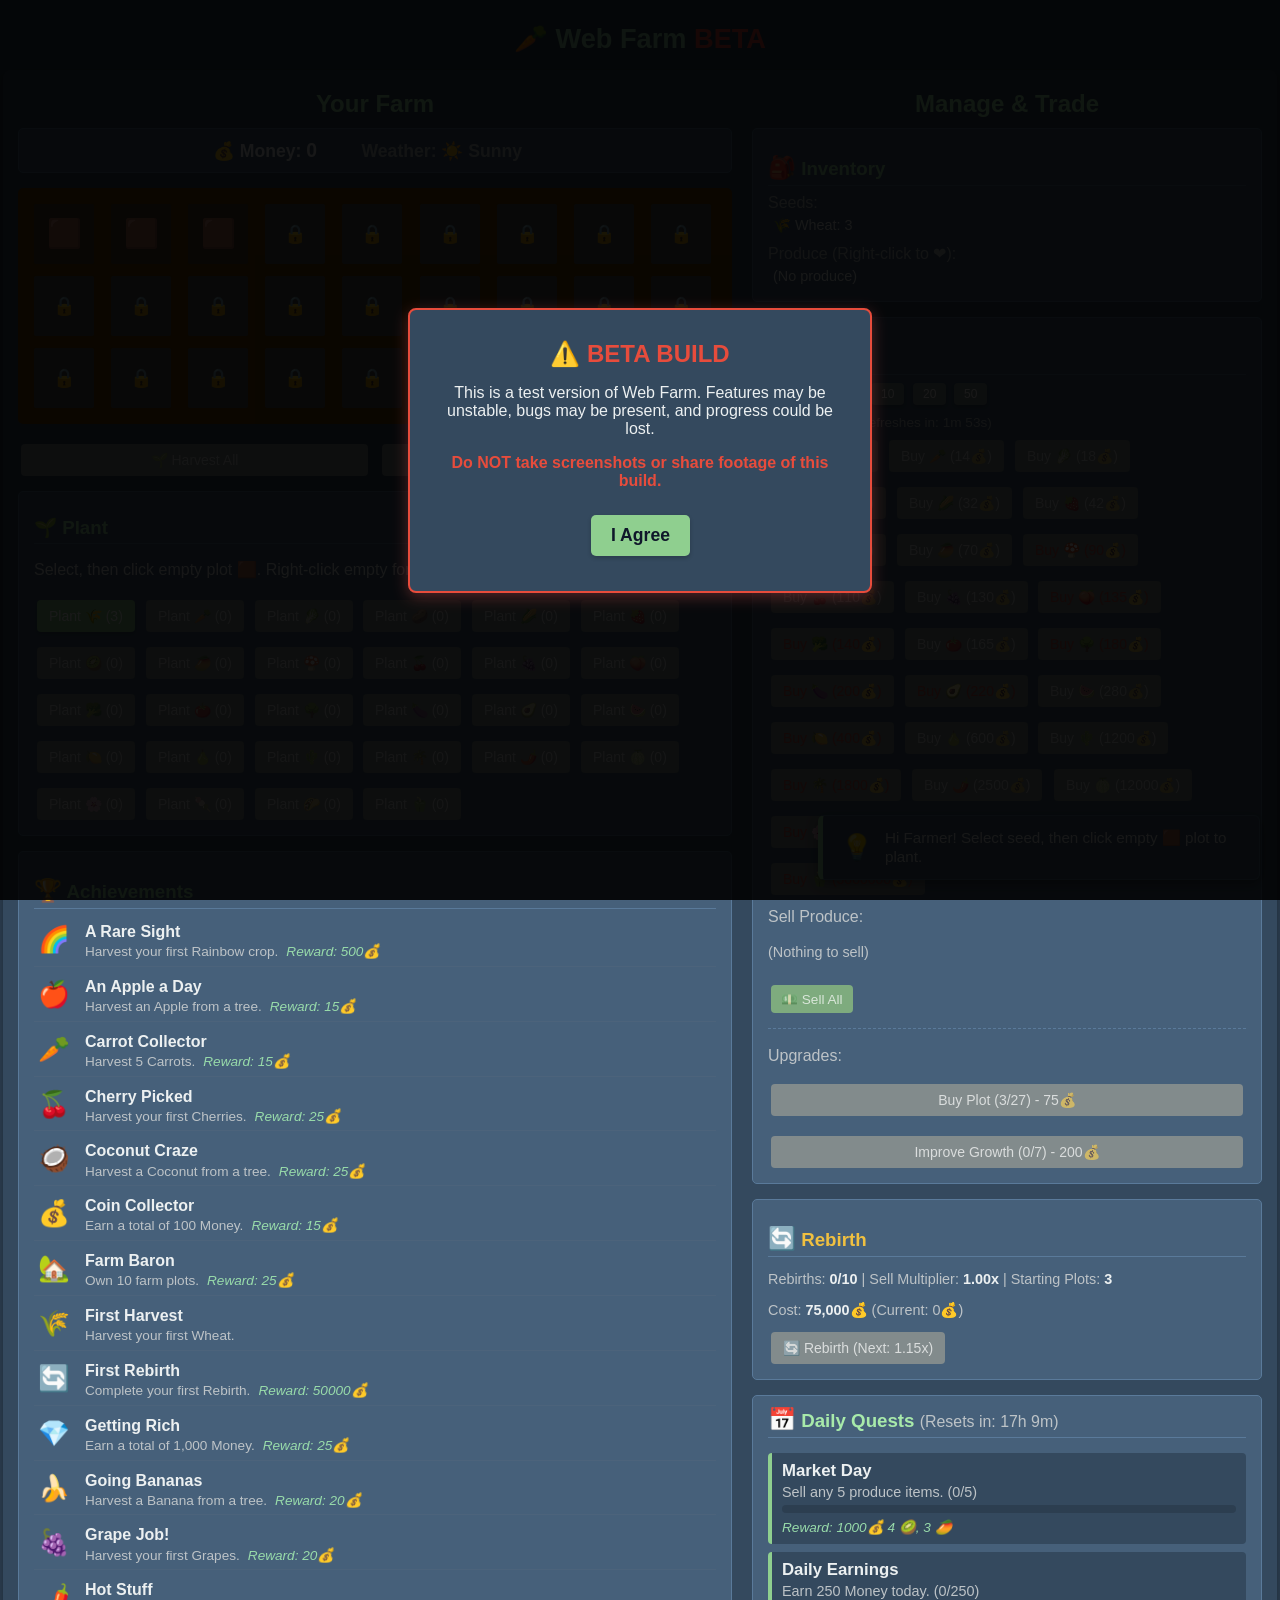
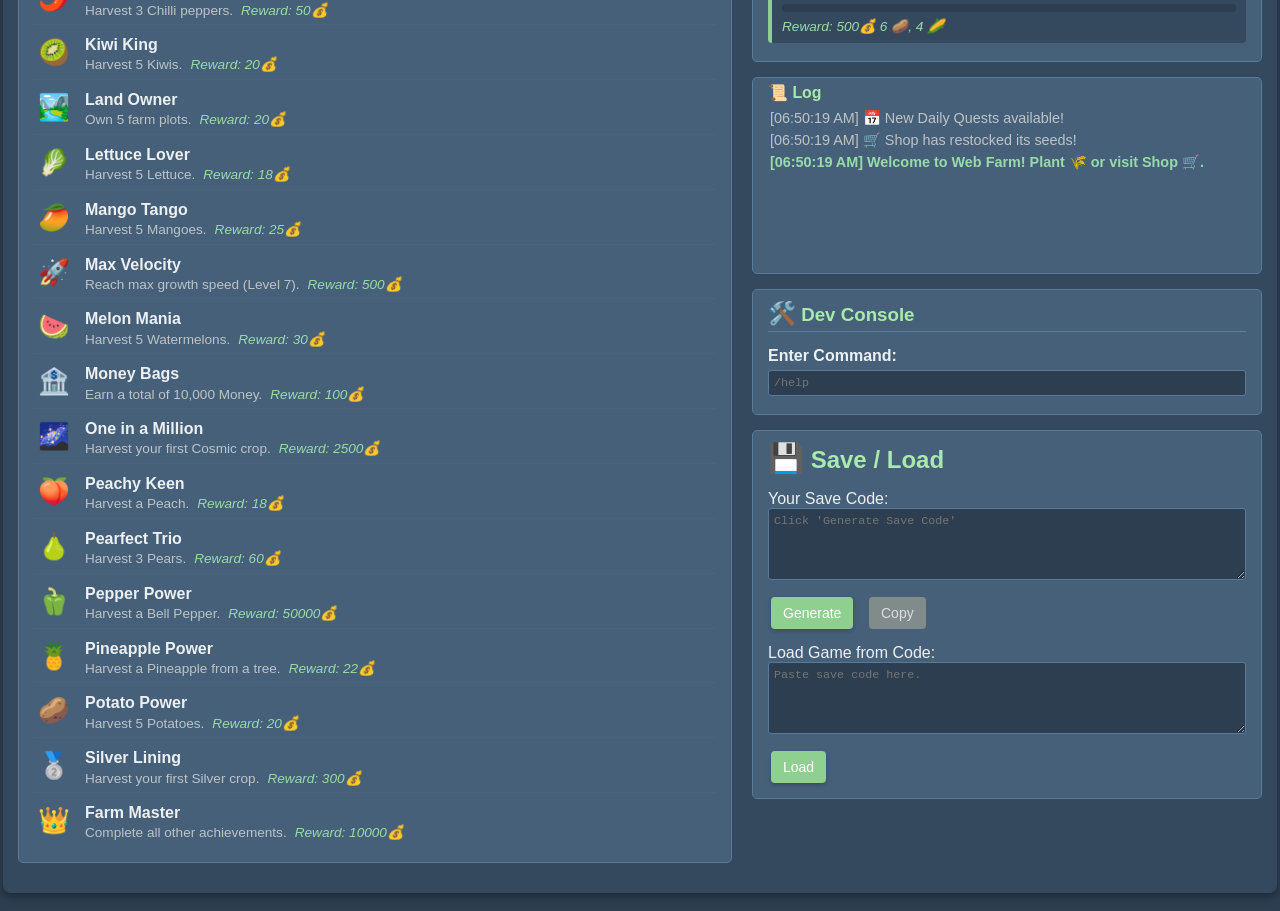
==== commit 346e3fe2: "Add files via upload" ====
--- a/beta.html
+++ b/beta.html
@@ -1224,6 +1224,11 @@
             <div id="messages">
                 <h2>📜 Log</h2><!-- Messages -->
             </div>
+            <div id="dev-console" style="display:block;">
+                <h3><span style="font-size:1.2em">🛠️</span> Dev Console</h3><label for="dev-command-input"
+                    style="display:block;margin-bottom:5px;font-weight:bold;">Enter Command:</label><input type="text"
+                    id="dev-command-input" placeholder="/help">
+            </div>
             <div id="save-load">
                 <h2><span style="font-size:1.2em">💾</span> Save / Load</h2>
                 <div class="save-section">
@@ -1243,12 +1248,6 @@
                 </div>
             </div>
         </div>
-        <div id="dev-console" style="display:none;">
-            <h3><span style="font-size:1.2em">🛠️</span> Dev Console</h3><label for="dev-command-input"
-                style="display:block;margin-bottom:5px;font-weight:bold;">Enter Command:</label><input type="text"
-                id="dev-command-input" placeholder="/help">
-        </div>
-    </div>
     </div>
 
     <div id="achievement-popup" class="popup">
@@ -1424,7 +1423,7 @@
         const WEATHER_TYPE_KEYS = Object.keys(WEATHER_CONFIG);
 
         let gameState = null; let gameLoopInterval = null; let autoSaveInterval = null;
-        let isDevModeEnabled = false; let isModActive = false; let activeModChecksum = null;
+        let isDevModeEnabled = true; let isModActive = false; let activeModChecksum = null;
         let achievementPopupTimeout = null; let tipPopupTimeout = null;
         let activeTooltipPlotId = null;
 
@@ -2689,7 +2688,7 @@
 
         const initGame = () => {
             handleSeasonalEvents(); // Check for limited-time events first
-            if (gameLoopInterval) clearInterval(gameLoopInterval); if (autoSaveInterval) clearInterval(autoSaveInterval); gameLoopInterval = null; autoSaveInterval = null; isModActive = false; activeModChecksum = null; CROP_DATA = JSON.parse(JSON.stringify(DEFAULT_CROP_DATA)); isDevModeEnabled = false; if (devConsoleEl) devConsoleEl.style.display = 'none'; loadFromLocalStorage(); setupEventListeners(); if (gameState) { gameLoopInterval = setInterval(gameLoop, TICK_INTERVAL); autoSaveInterval = setInterval(() => { if (gameState && !isModActive) { saveGame(true); } else if (isModActive) { /* Autosave skipped: Mod active. */ } else { console.warn("Autosave skipped: gameState null."); if (autoSaveInterval) clearInterval(autoSaveInterval); if (gameLoopInterval) clearInterval(gameLoopInterval); } }, AUTOSAVE_INTERVAL); } else { console.error("CRITICAL: Game state failed to init."); addMessage("CRITICAL ERROR INITIALIZING. Please refresh.", "error", true); }
+            if (gameLoopInterval) clearInterval(gameLoopInterval); if (autoSaveInterval) clearInterval(autoSaveInterval); gameLoopInterval = null; autoSaveInterval = null; isModActive = false; activeModChecksum = null; CROP_DATA = JSON.parse(JSON.stringify(DEFAULT_CROP_DATA)); isDevModeEnabled = true; if (devConsoleEl) devConsoleEl.style.display = 'block'; loadFromLocalStorage(); setupEventListeners(); if (gameState) { gameLoopInterval = setInterval(gameLoop, TICK_INTERVAL); autoSaveInterval = setInterval(() => { if (gameState && !isModActive) { saveGame(true); } else if (isModActive) { /* Autosave skipped: Mod active. */ } else { console.warn("Autosave skipped: gameState null."); if (autoSaveInterval) clearInterval(autoSaveInterval); if (gameLoopInterval) clearInterval(gameLoopInterval); } }, AUTOSAVE_INTERVAL); } else { console.error("CRITICAL: Game state failed to init."); addMessage("CRITICAL ERROR INITIALIZING. Please refresh.", "error", true); }
         }
 
         document.addEventListener('DOMContentLoaded', initGame);
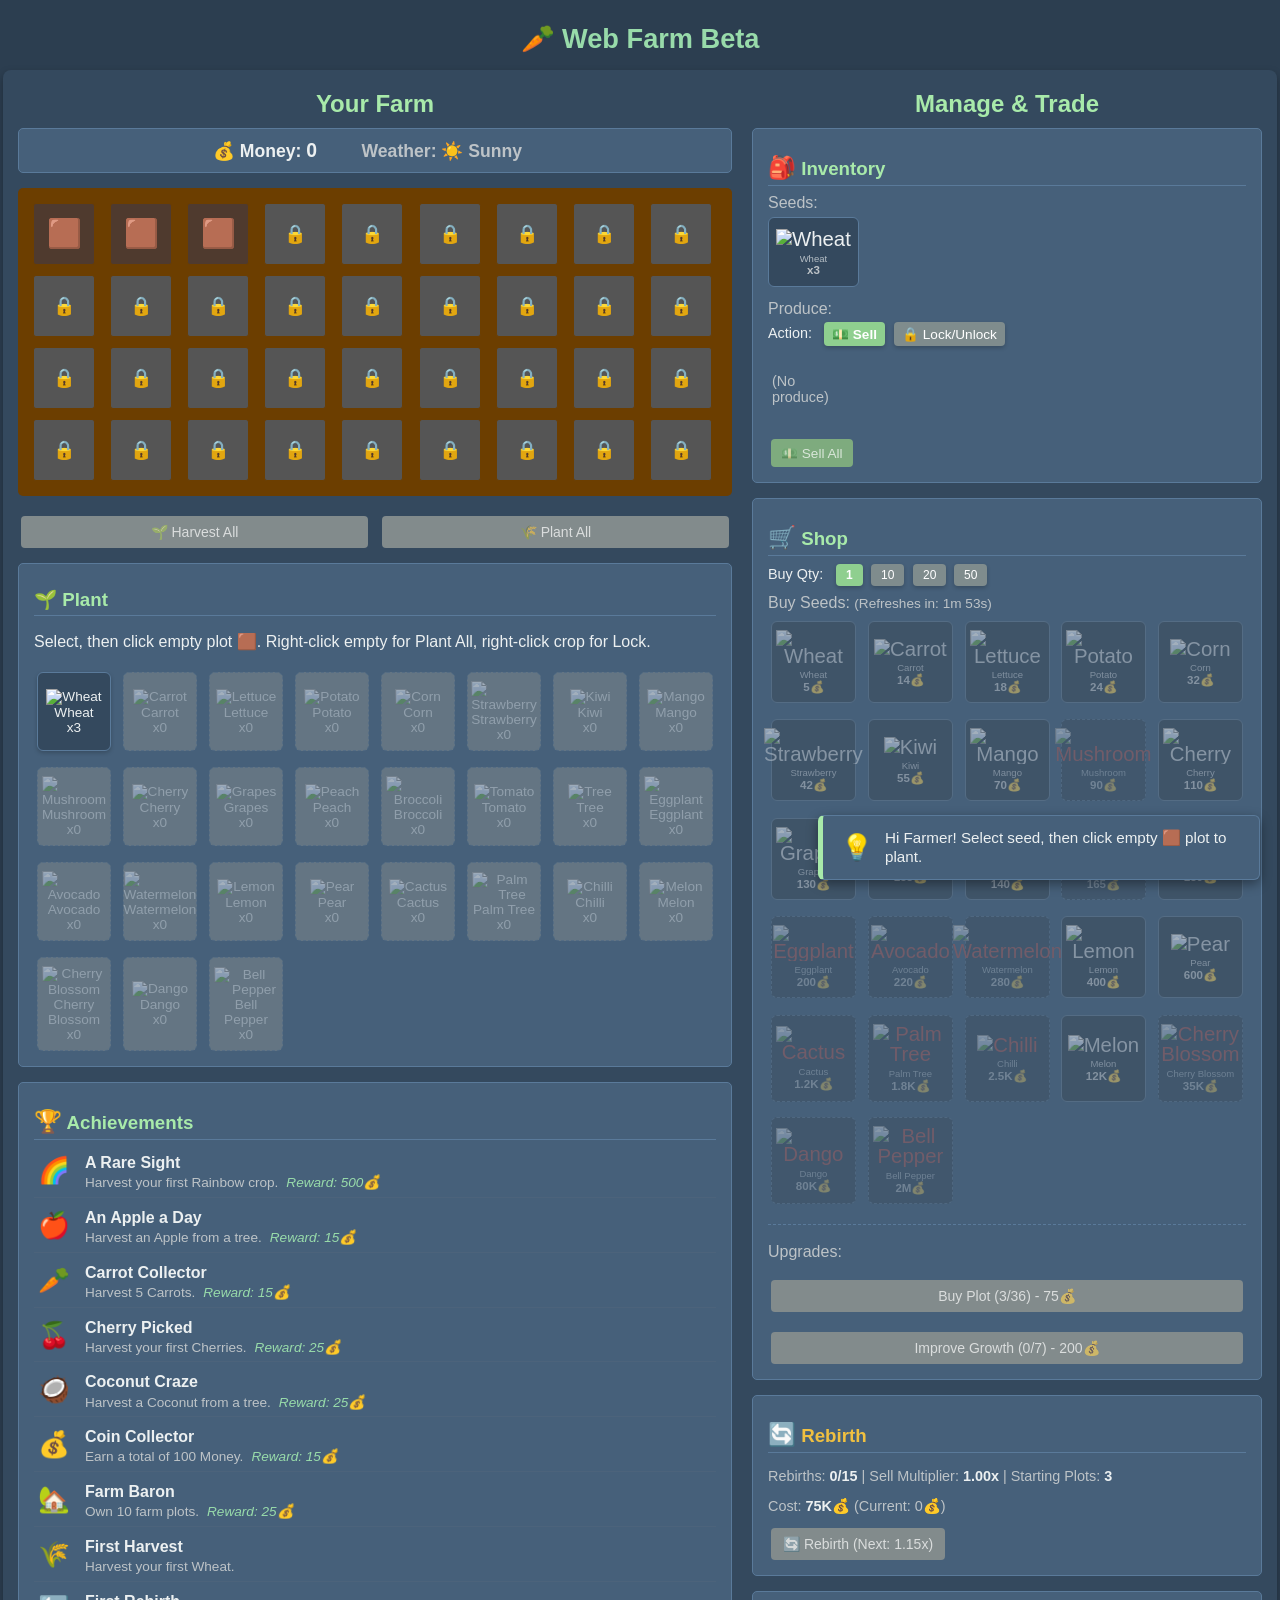
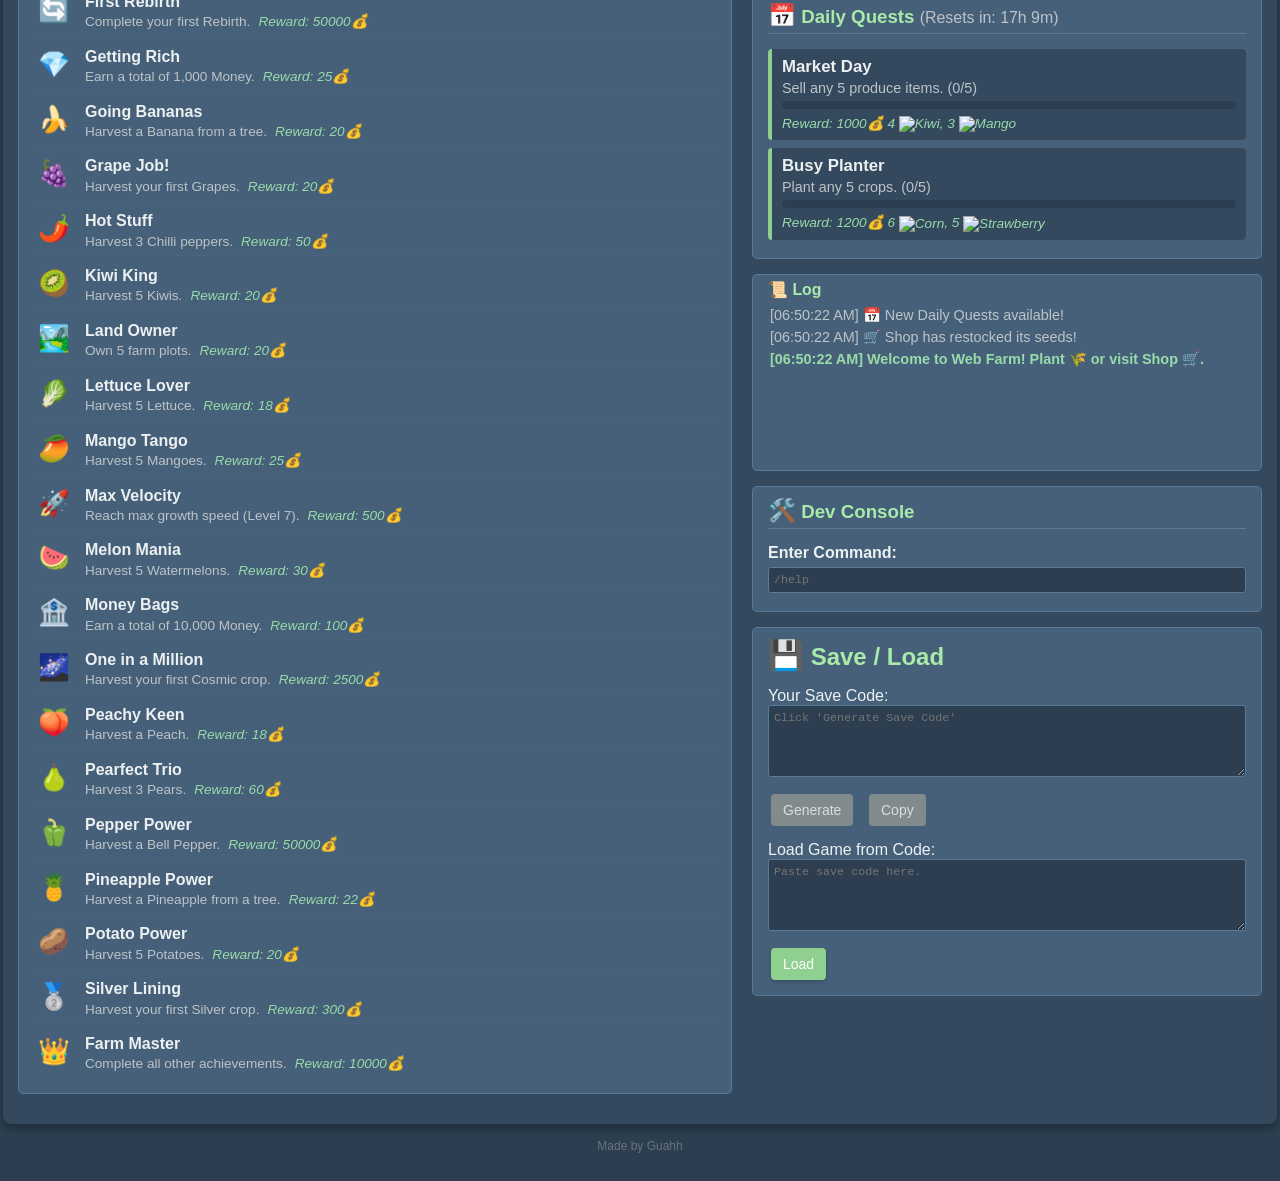
==== commit fb555f32: "Add files via upload" ====
--- a/beta.html
+++ b/beta.html
@@ -4,7 +4,7 @@
 <head>
     <meta charset="UTF-8">
     <meta name="viewport" content="width=device-width, initial-scale=1.0">
-    <title>Web Farm BETA</title>
+    <title>Web Farm Beta</title>
     <style>
         /* --- CSS (Dark Mode Only) --- */
         :root {
@@ -577,8 +577,6 @@
             margin-right: 4px;
         }
 
-        #planting-options,
-        #buy-seeds,
         #sell-produce-area {
             display: flex;
             flex-wrap: wrap;
@@ -1053,28 +1051,231 @@
             outline-offset: -2px;
         }
 
-        /* Seed Inventory Grid */
-        #seed-inventory {
-            display: grid;
-            grid-template-columns: repeat(2, 1fr);
-            gap: 2px 8px;
-        }
-
-        #seed-inventory li {
-            margin-bottom: 2px;
-            font-size: 0.9em;
-        }
-
-        /* Produce Inventory Grid */
+        /* Seed & Produce Inventory Grid - matches Shop grid */
+        #seed-inventory,
         #produce-inventory {
             display: grid;
-            grid-template-columns: repeat(2, 1fr);
-            gap: 2px 8px;
-        }
-
+            grid-template-columns: repeat(auto-fill, minmax(80px, 1fr));
+            gap: 6px;
+            list-style: none;
+            padding: 0;
+            margin: 0 0 10px 0;
+        }
+
+        #seed-inventory li,
         #produce-inventory li {
+            display: flex;
+            flex-direction: column;
+            align-items: center;
+            justify-content: center;
+            padding: 8px 4px;
+            border-radius: 6px;
+            background-color: var(--container-bg);
+            border: 1px solid var(--section-border);
+            cursor: default;
+            transition: transform 0.1s ease, box-shadow 0.1s ease, background-color 0.15s ease;
+            font-size: 0.85em;
+            min-height: 70px;
+            position: relative;
+            user-select: none;
+            box-sizing: border-box;
+        }
+
+        #produce-inventory li {
+            cursor: pointer;
+        }
+
+        #seed-inventory li:hover,
+        #produce-inventory li:hover {
+            transform: scale(1.05);
+            box-shadow: 0 2px 8px rgba(0, 0, 0, 0.3);
+            background-color: var(--section-bg);
+        }
+
+        .inv-tile-icon {
+            font-size: 1.5em;
+            line-height: 1;
+            margin-bottom: 3px;
+        }
+
+        /* Unified crop image sizing across all UI */
+        .inv-tile-icon img,
+        .shop-tile-icon img,
+        .plant-button img,
+        .plot-content img {
+            height: 1.6em !important;
+            width: 1.6em !important;
+        }
+
+        .inv-tile-name {
+            font-size: 0.7em;
+            color: var(--text-color);
+            opacity: 0.7;
+            text-align: center;
+            line-height: 1.2;
+            max-width: 100%;
+            overflow: hidden;
+            text-overflow: ellipsis;
+            white-space: nowrap;
+        }
+
+        .inv-tile-count {
+            font-size: 0.85em;
+            color: var(--log-info-color);
+            font-weight: 600;
+        }
+
+        .inv-tile-fav {
+            position: absolute;
+            top: 2px;
+            right: 2px;
+            font-size: 0.7em;
+            line-height: 1;
+        }
+
+        /* Planting Options Grid */
+        #planting-options {
+            display: grid;
+            grid-template-columns: repeat(auto-fill, minmax(80px, 1fr));
+            gap: 6px;
+            margin-top: 10px;
+        }
+
+        .plant-button {
+            display: flex;
+            flex-direction: column;
+            align-items: center;
+            justify-content: center;
+            padding: 8px 4px;
+            border-radius: 6px;
+            background-color: var(--container-bg);
+            border: 1px solid var(--section-border);
+            cursor: pointer;
+            transition: transform 0.1s ease, box-shadow 0.1s ease, background-color 0.15s ease;
+            font-size: 0.85em;
+            min-height: 70px;
+            position: relative;
+            user-select: none;
+            box-sizing: border-box;
+            color: var(--text-color);
+        }
+
+        .plant-button:hover:not(:disabled) {
+            transform: scale(1.05);
+            box-shadow: 0 2px 8px rgba(0, 0, 0, 0.3);
+            background-color: var(--section-bg);
+        }
+
+        .plant-button:disabled {
+            opacity: 0.5;
+            cursor: not-allowed;
+            border-style: dashed;
+        }
+
+        .selected-plant-button {
+            border-color: #2ecc71;
+            background-color: rgba(46, 204, 113, 0.1);
+            box-shadow: 0 0 5px rgba(46, 204, 113, 0.5);
+            transform: scale(1.05);
+        }
+
+        .plant-button:active:not(:disabled) {
+            transform: scale(0.95);
+        }
+
+        /* Inventory Tooltip */
+        #inventory-tooltip {
+            position: fixed;
+            background-color: rgba(0, 0, 0, 0.85);
+            color: white;
+            padding: 8px 12px;
+            border-radius: 5px;
+            font-size: 0.85em;
+            line-height: 1.4;
+            z-index: 1010;
+            opacity: 0;
+            pointer-events: none;
+            transition: opacity 0.1s ease-in-out;
+            max-width: 240px;
+            box-shadow: 0 2px 8px rgba(0, 0, 0, 0.4);
+            word-wrap: break-word;
+        }
+
+        #inventory-tooltip.visible {
+            opacity: 1;
+        }
+
+        #inventory-tooltip .inv-tt-name {
+            font-weight: bold;
+            font-size: 1.05em;
             margin-bottom: 2px;
+        }
+
+        #inventory-tooltip .inv-tt-detail {
+            font-size: 0.95em;
+            color: #ccc;
+        }
+
+        #inventory-tooltip .inv-tt-weight {
             font-size: 0.9em;
+            color: #aad;
+        }
+
+        /* Shop Seed Grid */
+        #buy-seeds {
+            display: grid;
+            grid-template-columns: repeat(auto-fill, minmax(80px, 1fr));
+            gap: 6px;
+            margin-bottom: 10px;
+        }
+
+        #buy-seeds button {
+            display: flex;
+            flex-direction: column;
+            align-items: center;
+            justify-content: center;
+            padding: 8px 4px;
+            border-radius: 6px;
+            background-color: var(--container-bg);
+            border: 1px solid var(--section-border);
+            cursor: pointer;
+            transition: transform 0.1s ease, box-shadow 0.1s ease, background-color 0.15s ease;
+            font-size: 0.85em;
+            min-height: 70px;
+        }
+
+        #buy-seeds button:hover:not(:disabled) {
+            transform: scale(1.05);
+            box-shadow: 0 2px 8px rgba(0, 0, 0, 0.3);
+            background-color: var(--section-bg);
+        }
+
+        #buy-seeds button:disabled {
+            opacity: 0.5;
+            cursor: not-allowed;
+        }
+
+        #buy-seeds button .shop-tile-icon {
+            font-size: 1.5em;
+            line-height: 1;
+            margin-bottom: 3px;
+        }
+
+        #buy-seeds button .shop-tile-price {
+            font-size: 0.85em;
+            color: var(--log-info-color);
+            font-weight: 600;
+        }
+
+        #buy-seeds button .shop-tile-name {
+            font-size: 0.7em;
+            color: var(--text-color);
+            opacity: 0.7;
+        }
+
+        #buy-seeds button.shop-seed-unavailable {
+            opacity: 0.35;
+            border-style: dashed;
         }
 
         /* Rebirth Section */
@@ -1139,23 +1340,8 @@
 <body>
 
     <h1>
-        <span style="font-size: 0.85em;">🥕 Web Farm <strong style="color:var(--log-error-color);">BETA</strong></span>
+        <span style="font-size: 0.85em;">🥕 Web Farm Beta</span>
     </h1>
-
-    <div id="beta-overlay"
-        style="position:fixed;top:0;left:0;width:100%;height:100%;background:rgba(0,0,0,0.9);z-index:9999;display:flex;justify-content:center;align-items:center;flex-direction:column;">
-        <div
-            style="background:var(--container-bg);padding:30px;border-radius:8px;border:2px solid var(--log-error-color);max-width:400px;text-align:center;box-shadow: 0 4px 15px rgba(255,100,100,0.3);">
-            <h2 style="color:var(--log-error-color);margin-top:0;">⚠️ BETA BUILD</h2>
-            <p style="margin-bottom:15px;color:var(--text-color);">This is a test version of Web Farm. Features may be
-                unstable, bugs may be present, and progress could be lost.</p>
-            <p style="margin-bottom:20px;font-weight:bold;color:var(--log-error-color);">Do NOT take screenshots or
-                share footage of this build.</p>
-            <button
-                style="padding:10px 20px;font-size:1.1em;background:var(--accent-color);color:#0f172a;border:none;border-radius:5px;cursor:pointer;font-weight:bold;"
-                onclick="document.getElementById('beta-overlay').remove()">I Agree</button>
-        </div>
-    </div>
 
     <div id="game-container">
         <!-- Farm Area -->
@@ -1188,8 +1374,16 @@
                 <h3><span style="font-size:1.2em">🎒</span> Inventory</h3>
                 <h4>Seeds:</h4>
                 <ul id="seed-inventory"></ul>
-                <h4>Produce (Right-click to ❤):</h4>
+                <h4>Produce:</h4>
+                <div id="produce-action-toggle" style="margin-bottom:8px;">
+                    <label style="font-size:0.9em; margin-right:6px;">Action:</label>
+                    <button class="qty-toggle-btn active" id="action-toggle-sell" onclick="setProduceActionMode('sell')"
+                        style="padding: 4px 8px; font-size: 0.85em;">💵 Sell</button>
+                    <button class="qty-toggle-btn" id="action-toggle-lock" onclick="setProduceActionMode('lock')"
+                        style="padding: 4px 8px; font-size: 0.85em;">🔒 Lock/Unlock</button>
+                </div>
                 <ul id="produce-inventory"></ul>
+                <button id="sell-all-produce-button" onclick="sellAllProduce()" disabled>💵 Sell All</button>
             </div>
             <div id="shop">
                 <h3><span style="font-size:1.2em">🛒</span> Shop</h3>
@@ -1203,9 +1397,6 @@
                 <h4>Buy Seeds: <span id="shop-refresh-timer"
                         style="font-weight:normal; font-size:0.85em; color:var(--log-info-color);"></span></h4>
                 <div id="buy-seeds"></div>
-                <h4>Sell Produce:</h4>
-                <div id="sell-produce-area"></div>
-                <button id="sell-all-produce-button" onclick="sellAllProduce()" disabled>💵 Sell All</button>
                 <div id="farm-upgrades-container">
                     <h4>Farm Upgrades:</h4><!-- Buttons -->
                 </div>
@@ -1235,7 +1426,7 @@
                     <label for="save-code-output">Your Save Code:</label>
                     <textarea id="save-code-output" readonly placeholder="Click 'Generate Save Code'"></textarea>
                     <div class="save-controls">
-                        <button id="generate-save-button" onclick="saveGame()">Generate</button>
+                        <button id="generate-save-button" onclick="saveGame()" disabled>Generate</button>
                         <button id="copy-code-button" onclick="copySaveCode()" disabled>Copy</button>
                     </div>
                 </div>
@@ -1249,6 +1440,7 @@
             </div>
         </div>
     </div>
+    </div>
 
     <div id="achievement-popup" class="popup">
         <span id="ach-popup-icon" class="popup-icon"></span>
@@ -1270,43 +1462,45 @@
         <span id="tooltip-sell-multiplier" style="display:none; font-size:0.85em; color:#ffd700;"></span>
     </div>
 
+    <div id="inventory-tooltip"></div>
+
 
     <script>
         // --- Game Data (Modifiable) ---
         let CROP_DATA = {
-            'wheat': { name: 'Wheat', icon: '🌾', seedCost: 5, sellPrice: 12, growTime: 10000, weightRange: [0.9, 1.1] },
-            'carrot': { name: 'Carrot', icon: '🥕', seedCost: 14, sellPrice: 32, growTime: 20000, weightRange: [0.85, 1.15] },
-            'lettuce': { name: 'Lettuce', icon: '🥬', seedCost: 18, sellPrice: 42, growTime: 24000, weightRange: [0.8, 1.2] },
-            'potato': { name: 'Potato', icon: '🥔', seedCost: 24, sellPrice: 55, growTime: 28000, weightRange: [0.9, 1.1] },
-            'corn': { name: 'Corn', icon: '🌽', seedCost: 32, sellPrice: 72, growTime: 35000, weightRange: [0.9, 1.1] },
-            'strawberry': { name: 'Strawberry', icon: '🍓', seedCost: 42, sellPrice: 92, growTime: 30000, weightRange: [0.95, 1.05] },
-            'kiwi': { name: 'Kiwi', icon: '🥝', seedCost: 55, sellPrice: 120, growTime: 32000, weightRange: [0.9, 1.1] },
-            'mango': { name: 'Mango', icon: '🥭', seedCost: 70, sellPrice: 155, growTime: 38000, weightRange: [0.85, 1.35] },
-            'mushroom': { name: 'Mushroom', icon: '🍄', seedCost: 90, sellPrice: 195, growTime: 45000, weightRange: [0.7, 1.4] },
-            'cherry': { name: 'Cherry', icon: '🍒', seedCost: 110, sellPrice: 240, growTime: 55000, weightRange: [0.95, 1.05] },
-            'peach': { name: 'Peach', icon: '🍑', seedCost: 135, sellPrice: 290, growTime: 31000, weightRange: [0.9, 1.1] },
-            'grapes': { name: 'Grapes', icon: '🍇', seedCost: 130, sellPrice: 280, growTime: 60000, weightRange: [0.9, 1.1] },
-            'tomato': { name: 'Tomato', icon: '🍅', seedCost: 165, sellPrice: 350, growTime: 70000, weightRange: [0.85, 1.15] },
-            'broccoli': { name: 'Broccoli', icon: '🥦', seedCost: 140, sellPrice: 290, growTime: 80000, weightRange: [0.8, 1.35] },
-            'tree': { name: 'Tree', icon: '🌳', seedCost: 180, sellPrice: null, growTime: 120000, yields: ['apple', 'banana', 'orange', 'pineapple'] },
-            'eggplant': { name: 'Eggplant', icon: '🍆', seedCost: 200, sellPrice: 420, growTime: 90000, weightRange: [0.85, 1.3] },
-            'avocado': { name: 'Avocado', icon: '🥑', seedCost: 220, sellPrice: 460, growTime: 85000, weightRange: [0.9, 1.15] },
-            'watermelon': { name: 'Watermelon', icon: '🍉', seedCost: 280, sellPrice: 580, growTime: 100000, weightRange: [0.7, 1.7] },
-            'lemon': { name: 'Lemon', icon: '🍋', seedCost: 400, sellPrice: 830, growTime: 75000, weightRange: [0.9, 1.1] },
-            'pear': { name: 'Pear', icon: '🍐', seedCost: 600, sellPrice: 1250, growTime: 85000, weightRange: [0.85, 1.15] },
-            'cactus': { name: 'Cactus', icon: '🌵', seedCost: 1200, sellPrice: 2500, growTime: 90000, weightRange: [0.8, 1.4] },
-            'chilli': { name: 'Chilli', icon: '🌶️', seedCost: 2500, sellPrice: 5200, growTime: 110000, weightRange: [0.8, 1.25] },
-            'palm_tree': { name: 'Palm Tree', icon: '🌴', seedCost: 1800, sellPrice: null, growTime: 140000, yields: ['coconut'] },
-            'melon': { name: 'Melon', icon: '🍈', seedCost: 12000, sellPrice: 25000, growTime: 150000, weightRange: [0.85, 1.15], rarity: 'ultra_rare', stockChance: 0.20 },
-            'cherry_blossom': { name: 'Cherry Blossom', icon: '🌸', seedCost: 35000, sellPrice: 72000, growTime: 180000, weightRange: [0.85, 1.15], rarity: 'ultra_rare', stockChance: 0.10 },
-            'dango': { name: 'Dango', icon: '🍡', seedCost: 80000, sellPrice: 165000, growTime: 200000, weightRange: [0.9, 1.1], rarity: 'ultra_rare', stockChance: 0.08 },
-            'taco': { name: 'Taco', icon: '🌮', seedCost: 670000, sellPrice: 1500000, growTime: 240000, weightRange: [0.9, 1.1], rarity: 'ultra_rare', stockChance: 1.0, isEvent: true, eventWeather: 'raining_tacos' },
-            'bell_pepper': { name: 'Bell Pepper', icon: '🫑', seedCost: 3000000, sellPrice: 9000000, growTime: 600000, weightRange: [0.95, 1.05], rarity: 'ultra_rare', stockChance: 0.05 },
-            'apple': { name: 'Apple', icon: '🍎', seedCost: null, sellPrice: 110, growTime: null, weightRange: [0.9, 1.1] },
-            'banana': { name: 'Banana', icon: '🍌', seedCost: null, sellPrice: 180, growTime: null, weightRange: [0.85, 1.15] },
-            'orange': { name: 'Orange', icon: '🍊', seedCost: null, sellPrice: 145, growTime: null, weightRange: [0.9, 1.1] },
-            'pineapple': { name: 'Pineapple', icon: '🍍', seedCost: null, sellPrice: 210, growTime: null, weightRange: [0.8, 1.4] },
-            'coconut': { name: 'Coconut', icon: '🥥', seedCost: null, sellPrice: 2400, growTime: null, weightRange: [0.9, 1.3] },
+            'wheat': { name: 'Wheat', icon: '<img src="https://raw.githubusercontent.com/guahhinc/webfarm/main/wheat.png" alt="Wheat" style="height: 1.3em; width: 1.3em; object-fit: contain; vertical-align: middle;">', seedCost: 5, sellPrice: 12, growTime: 10000, weightRange: [0.9, 1.1] },
+            'carrot': { name: 'Carrot', icon: '<img src="https://raw.githubusercontent.com/guahhinc/webfarm/main/carrot.png" alt="Carrot" style="height: 1.3em; width: 1.3em; object-fit: contain; vertical-align: middle;">', seedCost: 14, sellPrice: 32, growTime: 20000, weightRange: [0.85, 1.15] },
+            'lettuce': { name: 'Lettuce', icon: '<img src="https://raw.githubusercontent.com/guahhinc/webfarm/main/lettuce.png" alt="Lettuce" style="height: 1.3em; width: 1.3em; object-fit: contain; vertical-align: middle;">', seedCost: 18, sellPrice: 42, growTime: 24000, weightRange: [0.8, 1.2] },
+            'potato': { name: 'Potato', icon: '<img src="https://raw.githubusercontent.com/guahhinc/webfarm/main/potato.png" alt="Potato" style="height: 1.3em; width: 1.3em; object-fit: contain; vertical-align: middle;">', seedCost: 24, sellPrice: 55, growTime: 28000, weightRange: [0.9, 1.1] },
+            'corn': { name: 'Corn', icon: '<img src="https://raw.githubusercontent.com/guahhinc/webfarm/main/corn.png" alt="Corn" style="height: 1.3em; width: 1.3em; object-fit: contain; vertical-align: middle;">', seedCost: 32, sellPrice: 72, growTime: 35000, weightRange: [0.9, 1.1] },
+            'strawberry': { name: 'Strawberry', icon: '<img src="https://raw.githubusercontent.com/guahhinc/webfarm/main/strawberry.png" alt="Strawberry" style="height: 1.3em; width: 1.3em; object-fit: contain; vertical-align: middle;">', seedCost: 42, sellPrice: 92, growTime: 30000, weightRange: [0.95, 1.05] },
+            'kiwi': { name: 'Kiwi', icon: '<img src="https://raw.githubusercontent.com/guahhinc/webfarm/main/kiwi.png" alt="Kiwi" style="height: 1.3em; width: 1.3em; object-fit: contain; vertical-align: middle;">', seedCost: 55, sellPrice: 120, growTime: 32000, weightRange: [0.9, 1.1] },
+            'mango': { name: 'Mango', icon: '<img src="https://raw.githubusercontent.com/guahhinc/webfarm/main/mango.png" alt="Mango" style="height: 1.3em; width: 1.3em; object-fit: contain; vertical-align: middle;">', seedCost: 70, sellPrice: 155, growTime: 38000, weightRange: [0.85, 1.35] },
+            'mushroom': { name: 'Mushroom', icon: '<img src="https://raw.githubusercontent.com/guahhinc/webfarm/main/mushroom.png" alt="Mushroom" style="height: 1.3em; width: 1.3em; object-fit: contain; vertical-align: middle;">', seedCost: 90, sellPrice: 195, growTime: 45000, weightRange: [0.7, 1.4] },
+            'cherry': { name: 'Cherry', icon: '<img src="https://raw.githubusercontent.com/guahhinc/webfarm/main/cherry.png" alt="Cherry" style="height: 1.3em; width: 1.3em; object-fit: contain; vertical-align: middle;">', seedCost: 110, sellPrice: 240, growTime: 55000, weightRange: [0.95, 1.05] },
+            'peach': { name: 'Peach', icon: '<img src="https://raw.githubusercontent.com/guahhinc/webfarm/main/peach.png" alt="Peach" style="height: 1.3em; width: 1.3em; object-fit: contain; vertical-align: middle;">', seedCost: 135, sellPrice: 290, growTime: 31000, weightRange: [0.9, 1.1] },
+            'grapes': { name: 'Grapes', icon: '<img src="https://raw.githubusercontent.com/guahhinc/webfarm/main/grapes.png" alt="Grapes" style="height: 1.3em; width: 1.3em; object-fit: contain; vertical-align: middle;">', seedCost: 130, sellPrice: 280, growTime: 60000, weightRange: [0.9, 1.1] },
+            'tomato': { name: 'Tomato', icon: '<img src="https://raw.githubusercontent.com/guahhinc/webfarm/main/tomato.png" alt="Tomato" style="height: 1.3em; width: 1.3em; object-fit: contain; vertical-align: middle;">', seedCost: 165, sellPrice: 350, growTime: 70000, weightRange: [0.85, 1.15] },
+            'broccoli': { name: 'Broccoli', icon: '<img src="https://raw.githubusercontent.com/guahhinc/webfarm/main/broccoli.png" alt="Broccoli" style="height: 1.3em; width: 1.3em; object-fit: contain; vertical-align: middle;">', seedCost: 140, sellPrice: 290, growTime: 80000, weightRange: [0.8, 1.35] },
+            'tree': { name: 'Tree', icon: '<img src="https://raw.githubusercontent.com/guahhinc/webfarm/main/tree.png" alt="Tree" style="height: 1.3em; width: 1.3em; object-fit: contain; vertical-align: middle;">', seedCost: 180, sellPrice: null, growTime: 120000, yields: ['apple', 'banana', 'orange', 'pineapple'] },
+            'eggplant': { name: 'Eggplant', icon: '<img src="https://raw.githubusercontent.com/guahhinc/webfarm/main/eggplant.png" alt="Eggplant" style="height: 1.3em; width: 1.3em; object-fit: contain; vertical-align: middle;">', seedCost: 200, sellPrice: 420, growTime: 90000, weightRange: [0.85, 1.3] },
+            'avocado': { name: 'Avocado', icon: '<img src="https://raw.githubusercontent.com/guahhinc/webfarm/main/avocado.png" alt="Avocado" style="height: 1.3em; width: 1.3em; object-fit: contain; vertical-align: middle;">', seedCost: 220, sellPrice: 460, growTime: 85000, weightRange: [0.9, 1.15] },
+            'watermelon': { name: 'Watermelon', icon: '<img src="https://raw.githubusercontent.com/guahhinc/webfarm/main/watermelon.png" alt="Watermelon" style="height: 1.3em; width: 1.3em; object-fit: contain; vertical-align: middle;">', seedCost: 280, sellPrice: 580, growTime: 100000, weightRange: [0.7, 1.7] },
+            'lemon': { name: 'Lemon', icon: '<img src="https://raw.githubusercontent.com/guahhinc/webfarm/main/lemon.png" alt="Lemon" style="height: 1.3em; width: 1.3em; object-fit: contain; vertical-align: middle;">', seedCost: 400, sellPrice: 830, growTime: 75000, weightRange: [0.9, 1.1] },
+            'pear': { name: 'Pear', icon: '<img src="https://raw.githubusercontent.com/guahhinc/webfarm/main/pear.png" alt="Pear" style="height: 1.3em; width: 1.3em; object-fit: contain; vertical-align: middle;">', seedCost: 600, sellPrice: 1250, growTime: 85000, weightRange: [0.85, 1.15] },
+            'cactus': { name: 'Cactus', icon: '<img src="https://raw.githubusercontent.com/guahhinc/webfarm/main/cactus.png" alt="Cactus" style="height: 1.3em; width: 1.3em; object-fit: contain; vertical-align: middle;">', seedCost: 1200, sellPrice: 2500, growTime: 90000, weightRange: [0.8, 1.4] },
+            'chilli': { name: 'Chilli', icon: '<img src="https://raw.githubusercontent.com/guahhinc/webfarm/main/chilli.png" alt="Chilli" style="height: 1.3em; width: 1.3em; object-fit: contain; vertical-align: middle;">', seedCost: 2500, sellPrice: 5200, growTime: 110000, weightRange: [0.8, 1.25] },
+            'palm_tree': { name: 'Palm Tree', icon: '<img src="https://raw.githubusercontent.com/guahhinc/webfarm/main/palm_tree.png" alt="Palm Tree" style="height: 1.3em; width: 1.3em; object-fit: contain; vertical-align: middle;">', seedCost: 1800, sellPrice: null, growTime: 140000, yields: ['coconut'] },
+            'melon': { name: 'Melon', icon: '<img src="https://raw.githubusercontent.com/guahhinc/webfarm/main/melon.png" alt="Melon" style="height: 1.3em; width: 1.3em; object-fit: contain; vertical-align: middle;">', seedCost: 12000, sellPrice: 25000, growTime: 150000, weightRange: [0.85, 1.15], rarity: 'ultra_rare', stockChance: 0.20 },
+            'cherry_blossom': { name: 'Cherry Blossom', icon: '<img src="https://raw.githubusercontent.com/guahhinc/webfarm/main/cherry_blossom.png" alt="Cherry Blossom" style="height: 1.3em; width: 1.3em; object-fit: contain; vertical-align: middle;">', seedCost: 35000, sellPrice: 72000, growTime: 180000, weightRange: [0.85, 1.15], rarity: 'ultra_rare', stockChance: 0.10 },
+            'dango': { name: 'Dango', icon: '<img src="https://raw.githubusercontent.com/guahhinc/webfarm/main/dango.png" alt="Dango" style="height: 1.3em; width: 1.3em; object-fit: contain; vertical-align: middle;">', seedCost: 80000, sellPrice: 165000, growTime: 200000, weightRange: [0.9, 1.1], rarity: 'ultra_rare', stockChance: 0.08 },
+            'taco': { name: 'Taco', icon: '<img src="https://raw.githubusercontent.com/guahhinc/webfarm/main/taco.png" alt="Taco" style="height: 1.3em; width: 1.3em; object-fit: contain; vertical-align: middle;">', seedCost: null, sellPrice: 1500000, growTime: 240000, weightRange: [0.9, 1.1], rarity: 'ultra_rare', stockChance: 1.0, isEvent: true, eventWeather: 'raining_tacos' },
+            'bell_pepper': { name: 'Bell Pepper', icon: '<img src="https://raw.githubusercontent.com/guahhinc/webfarm/main/bell_pepper.png" alt="Bell Pepper" style="height: 1.3em; width: 1.3em; object-fit: contain; vertical-align: middle;">', seedCost: 2000000, sellPrice: 3000000, growTime: 600000, weightRange: [0.95, 1.05], rarity: 'ultra_rare', stockChance: 0.05 },
+            'apple': { name: 'Apple', icon: '<img src="https://raw.githubusercontent.com/guahhinc/webfarm/main/apple.png" alt="Apple" style="height: 1.3em; width: 1.3em; object-fit: contain; vertical-align: middle;">', seedCost: null, sellPrice: 110, growTime: null, weightRange: [0.9, 1.1] },
+            'banana': { name: 'Banana', icon: '<img src="https://raw.githubusercontent.com/guahhinc/webfarm/main/banana.png" alt="Banana" style="height: 1.3em; width: 1.3em; object-fit: contain; vertical-align: middle;">', seedCost: null, sellPrice: 180, growTime: null, weightRange: [0.85, 1.15] },
+            'orange': { name: 'Orange', icon: '<img src="https://raw.githubusercontent.com/guahhinc/webfarm/main/orange.png" alt="Orange" style="height: 1.3em; width: 1.3em; object-fit: contain; vertical-align: middle;">', seedCost: null, sellPrice: 145, growTime: null, weightRange: [0.9, 1.1] },
+            'pineapple': { name: 'Pineapple', icon: '<img src="https://raw.githubusercontent.com/guahhinc/webfarm/main/pineapple.png" alt="Pineapple" style="height: 1.3em; width: 1.3em; object-fit: contain; vertical-align: middle;">', seedCost: null, sellPrice: 210, growTime: null, weightRange: [0.8, 1.4] },
+            'coconut': { name: 'Coconut', icon: '<img src="https://raw.githubusercontent.com/guahhinc/webfarm/main/coconut.png" alt="Coconut" style="height: 1.3em; width: 1.3em; object-fit: contain; vertical-align: middle;">', seedCost: null, sellPrice: 2400, growTime: null, weightRange: [0.9, 1.3] },
         };
         const DEFAULT_CROP_DATA = JSON.parse(JSON.stringify(CROP_DATA));
         let ACHIEVEMENT_DATA = {
@@ -1352,7 +1546,7 @@
         ];
 
 
-        const INITIAL_PLOTS = 3; const MAX_PLOTS = 27; const PLOT_COST_BASE = 75; const PLOT_COST_INCREASE_FACTOR = 1.45;
+        const INITIAL_PLOTS = 3; const MAX_PLOTS = 36; const PLOT_COST_BASE = 75; const PLOT_COST_INCREASE_FACTOR = 1.45;
         const TICK_INTERVAL = 100; const AUTOSAVE_INTERVAL = 15000;
         const SAVE_CODE_VERSION = 1.14;
         const LOG_PRUNE_THRESHOLD = 80;
@@ -1365,7 +1559,7 @@
         const NORMAL_RARE_ROTATING_SLOTS = 7;
         const DAILY_QUEST_COUNT = 2;
 
-        const MAX_REBIRTHS = 10;
+        const MAX_REBIRTHS = 15;
         const REBIRTH_BASE_COST = 75000;
         const REBIRTH_COST_SCALE = 3.5;
         const REBIRTH_MULTIPLIER_PER_LEVEL = 0.15;
@@ -1374,8 +1568,8 @@
         const MAX_GROWTH_LEVELS = 7; const GROWTH_MULTIPLIERS = [1.0, 0.85, 0.70, 0.55, 0.40, 0.25, 0.15, 0.08]; const GROWTH_UPGRADE_COSTS = [200, 600, 1800, 5000, 12000, 500000, 3000000];
 
         const SPECIAL_STATUSES = {
-            'golden': { name: 'Golden', icon: '🥇', chance: 0.10, sellMultiplier: 1.5, type: 'generic' },
-            'silver': { name: 'Silver', icon: '🥈', chance: 0.05, sellMultiplier: 1.8, type: 'generic' },
+            'golden': { name: 'Golden', icon: '🥇', chance: 0.10, sellMultiplier: 1.8, type: 'generic' },
+            'silver': { name: 'Silver', icon: '🥈', chance: 0.05, sellMultiplier: 1.5, type: 'generic' },
             'bronze': { name: 'Bronze', icon: '🥉', chance: 0.15, sellMultiplier: 1.3, type: 'generic' },
             'pollinated': { name: 'Pollinated', icon: '🍯', chance: 0.03, sellMultiplier: 2.5, type: 'generic' },
             'rainbow': { name: 'Rainbow', icon: '🌈', chance: 0.03, sellMultiplier: 4.0, type: 'rare_generic' },
@@ -1427,7 +1621,7 @@
         let achievementPopupTimeout = null; let tipPopupTimeout = null;
         let activeTooltipPlotId = null;
 
-        const moneyEl = document.getElementById('money'); const farmGridEl = document.getElementById('farm-grid'); const seedInventoryEl = document.getElementById('seed-inventory'); const produceInventoryEl = document.getElementById('produce-inventory'); const plantingOptionsEl = document.getElementById('planting-options'); const buySeedsEl = document.getElementById('buy-seeds'); const sellProduceAreaEl = document.getElementById('sell-produce-area'); const messagesEl = document.getElementById('messages'); const saveCodeOutputEl = document.getElementById('save-code-output'); const saveCodeInputEl = document.getElementById('save-code-input'); const copyCodeButtonEl = document.getElementById('copy-code-button'); const farmUpgradesContainerEl = document.getElementById('farm-upgrades-container'); const achievementsListEl = document.getElementById('achievements-list'); const devConsoleEl = document.getElementById('dev-console'); const devCommandInputEl = document.getElementById('dev-command-input');
+        const moneyEl = document.getElementById('money'); const farmGridEl = document.getElementById('farm-grid'); const seedInventoryEl = document.getElementById('seed-inventory'); const produceInventoryEl = document.getElementById('produce-inventory'); const plantingOptionsEl = document.getElementById('planting-options'); const buySeedsEl = document.getElementById('buy-seeds'); const messagesEl = document.getElementById('messages'); const saveCodeOutputEl = document.getElementById('save-code-output'); const saveCodeInputEl = document.getElementById('save-code-input'); const copyCodeButtonEl = document.getElementById('copy-code-button'); const farmUpgradesContainerEl = document.getElementById('farm-upgrades-container'); const achievementsListEl = document.getElementById('achievements-list'); const devConsoleEl = document.getElementById('dev-console'); const devCommandInputEl = document.getElementById('dev-command-input');
         const achievementPopupEl = document.getElementById('achievement-popup'); const achPopupIconEl = document.getElementById('ach-popup-icon'); const achPopupTitleEl = document.getElementById('ach-popup-title'); const achPopupRewardEl = document.getElementById('ach-popup-reward');
         const tipPopupEl = document.getElementById('tip-popup'); const tipPopupTextEl = document.getElementById('tip-popup-text');
         const harvestAllButtonEl = document.getElementById('harvest-all-button');
@@ -1460,11 +1654,24 @@
         const calculateGrowthMultiplier = () => { return gameState ? (GROWTH_MULTIPLIERS[gameState.growthSpeedLevel] ?? GROWTH_MULTIPLIERS[0]) : 1.0; }
         const calculateGrowthUpgradeCost = () => (!gameState || gameState.growthSpeedLevel >= MAX_GROWTH_LEVELS) ? Infinity : (GROWTH_UPGRADE_COSTS[gameState.growthSpeedLevel] ?? Infinity);
         const formatTime = (ms, includeSeconds = true) => { if (ms <= 0) return includeSeconds ? "0s" : "0m"; let totalSeconds = Math.ceil(ms / 1000); const h = Math.floor(totalSeconds / 3600); totalSeconds %= 3600; const m = Math.floor(totalSeconds / 60); const s = totalSeconds % 60; let timeStr = ""; if (h > 0) timeStr += `${h}h `; if (m > 0) timeStr += `${m}m `; if (includeSeconds || (h === 0 && m === 0)) { if (s > 0 || (h === 0 && m === 0)) timeStr += `${s}s`; } return timeStr.trim() || (includeSeconds ? "0s" : "0m"); };
+        const formatMoney = (amount) => {
+            if (amount === null || amount === undefined) return '0';
+            const num = typeof amount === 'number' ? amount : parseFloat(amount);
+            if (isNaN(num)) return '0';
+            if (num < 0) return '-' + formatMoney(-num);
+            if (num < 1000) return Math.floor(num).toString();
+            const suffixes = ['', 'K', 'M', 'B', 'T', 'Qa', 'Qi'];
+            const tier = Math.min(Math.floor(Math.log10(Math.abs(num)) / 3), suffixes.length - 1);
+            const suffix = suffixes[tier];
+            const scale = Math.pow(10, tier * 3);
+            const scaled = num / scale;
+            return scaled.toFixed(2).replace(/\.?0+$/, '') + suffix;
+        };
         const getFormattedTimeLeft = (plotData) => { if (plotData?.state === 'growing' && plotData.plantedTime && plotData.growDuration) { let environmentalSpeedBoost = 1.0; if (gameState.currentWeather === 'gentle_rain' && WEATHER_CONFIG.gentle_rain.growthModifier) { environmentalSpeedBoost = WEATHER_CONFIG.gentle_rain.growthModifier; } const effectiveGrowDuration = plotData.growDuration / environmentalSpeedBoost; const timeElapsed = Date.now() - plotData.plantedTime; const timeLeftMs = Math.max(0, effectiveGrowDuration - timeElapsed); return timeLeftMs > 0 ? formatTime(timeLeftMs) : "Almost done!"; } return ""; }
         const getRandomWeight = (range) => !range ? 1.0 : Math.random() * (range[1] - range[0]) + range[0];
         const shuffleArray = (array) => { for (let i = array.length - 1; i > 0; i--) { const j = Math.floor(Math.random() * (i + 1));[array[i], array[j]] = [array[j], array[i]]; } return array; };
         const getRandomDuration = (durationRangeMs) => Math.floor(Math.random() * (durationRangeMs[1] - durationRangeMs[0] + 1)) + durationRangeMs[0];
-        const parseItemKey = (itemKey) => { let tempKey = itemKey; const foundStatuses = []; const allStatusKeysSorted = Object.keys(SPECIAL_STATUSES).sort(); let statusesParsed = true; while (statusesParsed) { statusesParsed = false; for (const status of allStatusKeysSorted) { if (tempKey.startsWith(status + '_')) { foundStatuses.push(status); tempKey = tempKey.substring(status.length + 1); statusesParsed = true; break; } } } let baseKey = itemKey; let statusKeys = []; if (CROP_DATA[tempKey]) { baseKey = tempKey; statusKeys = foundStatuses; } let sellMultiplier = 1; let displayPrefix = ""; statusKeys.forEach(statusKey => { const statusInfo = SPECIAL_STATUSES[statusKey]; if (statusInfo) { sellMultiplier *= statusInfo.sellMultiplier; displayPrefix += `${statusInfo.icon}`; } }); return { baseKey, statusKeys, sellMultiplier, displayPrefix: displayPrefix ? displayPrefix + ' ' : '' }; };
+        const parseItemKey = (itemKey) => { let tempKey = itemKey; const foundStatuses = []; const allStatusKeysSorted = Object.keys(SPECIAL_STATUSES).sort(); let statusesParsed = true; while (statusesParsed) { statusesParsed = false; for (const status of allStatusKeysSorted) { if (tempKey.startsWith(status + '_')) { foundStatuses.push(status); tempKey = tempKey.substring(status.length + 1); statusesParsed = true; break; } } } let baseKey = itemKey; let statusKeys = []; if (CROP_DATA[tempKey]) { baseKey = tempKey; statusKeys = foundStatuses; } let sellMultiplier = 1; let displayPrefix = ""; let namePrefix = ""; statusKeys.forEach(statusKey => { const statusInfo = SPECIAL_STATUSES[statusKey]; if (statusInfo) { sellMultiplier *= statusInfo.sellMultiplier; displayPrefix += `${statusInfo.icon}`; namePrefix += `${statusInfo.name} `; } }); return { baseKey, statusKeys, sellMultiplier, displayPrefix: displayPrefix ? displayPrefix + ' ' : '', namePrefix }; };
 
         const showAchievementPopup = (achData) => { if (!achievementPopupEl || !achData) return; clearTimeout(achievementPopupTimeout); achPopupIconEl.textContent = achData.icon || '🏆'; achPopupTitleEl.textContent = `Achievement: ${achData.name}`; achPopupRewardEl.textContent = achData.rwd > 0 ? `Reward: ${achData.rwd}💰` : ''; achPopupRewardEl.style.display = achData.rwd > 0 ? 'block' : 'none'; achievementPopupEl.classList.add('active'); achievementPopupTimeout = setTimeout(() => achievementPopupEl.classList.remove('active'), 5000); }
         const showTip = (tipKey, message) => { if (!gameState?.shownTips || gameState.shownTips.includes(tipKey)) return; clearTimeout(tipPopupTimeout); tipPopupTextEl.textContent = message; tipPopupEl.classList.add('active'); gameState.shownTips.push(tipKey); tipPopupTimeout = setTimeout(() => tipPopupEl.classList.remove('active'), 7000); }
@@ -1481,7 +1688,7 @@
             if (!key) { addMessage("Select a seed to plant.", 'error', true); return; }
             const inf = CROP_DATA[key];
             if (inf?.seedCost === null) { addMessage(`Cannot plant '${key}'.`, 'error', true); gameState.selectedCropToPlant = null; updateUI(); return; }
-            if (!(gameState.inventory.seeds[key] > 0)) { addMessage(`No ${inf.icon} seeds!`, 'error', true); return; }
+            if (!(gameState.inventory.seeds[key] > 0)) { addMessage(`No ${inf.name} seeds!`, 'error', true); return; }
 
             gameState.inventory.seeds[key]--;
             p.state = 'growing'; p.crop = key; p.plantedTime = Date.now();
@@ -1565,8 +1772,8 @@
                     planted++;
                 }
             }
-            if (planted > 0) { addMessage(`Planted ${planted} ${inf.icon} ${inf.name} seed${planted > 1 ? 's' : ''} across all empty plots!`, 'success'); checkAllAchievements(); updateUI(); }
-            else { addMessage(`No empty plots or no ${inf.icon} seeds left.`, 'error', true); }
+            if (planted > 0) { addMessage(`Planted ${planted} ${inf.name} seed${planted > 1 ? 's' : ''} across all empty plots!`, 'success'); checkAllAchievements(); updateUI(); }
+            else { addMessage(`No empty plots or no ${inf.name} seeds left.`, 'error', true); }
         };
 
         const togglePlotLock = (id) => {
@@ -1626,7 +1833,8 @@
             const totalHarvestsBefore = Object.values(gameState.stats.harvested).reduce((a, b) => a + b, 0);
 
             let displayPrefix = "";
-            specialStatuses.forEach(sKey => { displayPrefix += SPECIAL_STATUSES[sKey]?.icon ? `${SPECIAL_STATUSES[sKey].icon}` : ''; });
+            let namePrefix = "";
+            specialStatuses.forEach(sKey => { displayPrefix += SPECIAL_STATUSES[sKey]?.icon ? `${SPECIAL_STATUSES[sKey].icon}` : ''; namePrefix += SPECIAL_STATUSES[sKey]?.name ? `${SPECIAL_STATUSES[sKey].name} ` : ''; });
             displayPrefix = displayPrefix ? displayPrefix + ' ' : '';
 
             let actualHarvestKey = plantedKey;
@@ -1649,9 +1857,9 @@
                     if (!gameState.inventory.produce[produceInvKey]) gameState.inventory.produce[produceInvKey] = { count: 0, totalWeight: 0.0, isFavorited: false };
                     gameState.inventory.produce[produceInvKey].count++;
                     gameState.inventory.produce[produceInvKey].totalWeight += itemWeightForInventory;
-                    harvestDisplay = `1 ${displayPrefix}${yieldInfo.icon} ${yieldInfo.name} (W: ${itemWeightForInventory.toFixed(2)}) from ${plantedInfo.icon}`;
+                    harvestDisplay = `1 ${namePrefix}${yieldInfo.name} (W: ${itemWeightForInventory.toFixed(2)}) from ${plantedInfo.name}`;
                 } else {
-                    harvestDisplay = `Unknown/unsellable yield from ${plantedInfo.icon}`; msgType = 'error'; actualHarvestKey = null;
+                    harvestDisplay = `Unknown/unsellable yield from ${plantedInfo.name}`; msgType = 'error'; actualHarvestKey = null;
                 }
             } else {
                 let baseHarvestKeyForInv = plantedKey;
@@ -1662,12 +1870,12 @@
                     baseHarvestInfo = CROP_DATA[yieldKey];
                     baseHarvestKeyForInv = yieldKey;
                     itemWeightForInventory = getRandomWeight(baseHarvestInfo.weightRange);
-                    harvestDisplay = `1 ${displayPrefix}${baseHarvestInfo.icon} ${baseHarvestInfo.name} (W: ${itemWeightForInventory.toFixed(2)}) from ${plantedInfo.icon}`;
+                    harvestDisplay = `1 ${namePrefix}${baseHarvestInfo.name} (W: ${itemWeightForInventory.toFixed(2)}) from ${plantedInfo.name}`;
                 } else if (plantedInfo.sellPrice !== null) {
                     itemWeightForInventory = finalWeightMultiplier;
-                    harvestDisplay = `1 ${displayPrefix}${plantedInfo.icon} ${plantedInfo.name} (W: ${itemWeightForInventory.toFixed(2)})`;
+                    harvestDisplay = `1 ${namePrefix}${plantedInfo.name} (W: ${itemWeightForInventory.toFixed(2)})`;
                 } else {
-                    harvestDisplay = `${displayPrefix}${plantedInfo.icon} harvested, not storable/sellable.`; msgType = 'info';
+                    harvestDisplay = `${namePrefix}${plantedInfo.name} harvested, not storable/sellable.`; msgType = 'info';
                 }
 
                 if (baseHarvestInfo.sellPrice !== null) {
@@ -1717,19 +1925,19 @@
 
             const itemData = gameState.inventory.produce[key];
             if (itemData?.isFavorited) {
-                addMessage(`Cannot sell a ❤ favorited item. Right-click to unfavorite.`, 'error');
+                addMessage(`Cannot sell a 🔒 locked item. Right-click to unlock.`, 'error');
                 return false;
             }
 
             const hadSoldBefore = gameState.stats.hasSoldProduce;
-            const { baseKey, sellMultiplier, displayPrefix, statusKeys } = parseItemKey(key);
+            const { baseKey, sellMultiplier, displayPrefix, namePrefix, statusKeys } = parseItemKey(key);
 
             const baseInfo = CROP_DATA[baseKey];
             if (!baseInfo || baseInfo.sellPrice === null || !itemData) {
-                addMessage(`Cannot sell ${displayPrefix}${CROP_DATA[baseKey]?.name || baseKey}. Not found or unsellable.`, 'error', true); return false;
+                addMessage(`Cannot sell ${namePrefix}${CROP_DATA[baseKey]?.name || baseKey}. Not found or unsellable.`, 'error', true); return false;
             }
             if (itemData.count < qty) {
-                addMessage(`Not enough ${displayPrefix}${baseInfo.icon} ${baseInfo.name}.`, 'error', true); return false;
+                addMessage(`Not enough ${namePrefix}${baseInfo.name}.`, 'error', true); return false;
             }
 
             const avgWeight = itemData.count > 0 ? (itemData.totalWeight / itemData.count) : 1.0;
@@ -1757,7 +1965,7 @@
             const weightText = `(Weight: ${avgWeight.toFixed(2)})`;
             const messageType = statusKeys.some(s => ['golden', 'cosmic', 'rainbow', 'moonlit', 'pollinated'].includes(s)) && roundedTotalEarnings > 0 ? 'gold' : 'success';
 
-            addMessage(`Sold ${qty} ${displayPrefix}${baseInfo.icon} ${baseInfo.name} ${weightText} for ${earningsText}.`, messageType);
+            addMessage(`Sold ${qty} ${namePrefix}${baseInfo.name} ${weightText} for ${earningsText}.`, messageType);
 
             if (!hadSoldBefore && roundedTotalEarnings > 0) showTip('firstSell', 'First sale! Keep selling for upgrades and seeds.');
             checkAllAchievements(); updateUI();
@@ -1791,7 +1999,7 @@
         }
 
 
-        const buySeeds = (key, qty = 1) => { if (!gameState || qty <= 0) return; const info = CROP_DATA[key]; if (!info || info.seedCost === null) { addMessage(`Cannot buy seeds for ${info?.name || key}.`, 'error', true); return; } const cost = info.seedCost * qty; if (cost > 0 && gameState.money < cost) { addMessage(`Not enough money. Need ${cost}💰.`, 'error', true); return; } if (cost > 0) gameState.money -= cost; gameState.inventory.seeds[key] = (gameState.inventory.seeds[key] || 0) + qty; const costText = cost === 0 ? "free" : `${cost}💰`; addMessage(`Bought ${qty} ${info.icon} ${info.name} seed${qty > 1 ? 's' : ''} for ${costText}.`, 'success'); updateUI(); }
+        const buySeeds = (key, qty = 1) => { if (!gameState || qty <= 0) return; const info = CROP_DATA[key]; if (!info || info.seedCost === null) { addMessage(`Cannot buy seeds for ${info?.name || key}.`, 'error', true); return; } const cost = info.seedCost * qty; if (cost > 0 && gameState.money < cost) { addMessage(`Not enough money. Need ${cost}💰.`, 'error', true); return; } if (cost > 0) gameState.money -= cost; gameState.inventory.seeds[key] = (gameState.inventory.seeds[key] || 0) + qty; const costText = cost === 0 ? "free" : `${cost}💰`; addMessage(`Bought ${qty} ${info.name} seed${qty > 1 ? 's' : ''} for ${costText}.`, 'success'); updateUI(); }
         const buyPlot = () => { if (!gameState) return; if (gameState.totalPlots >= MAX_PLOTS) { addMessage("Max plots reached!", 'error', true); return; } const cost = calculatePlotCost(); if (gameState.money < cost) { addMessage(`Not enough money. Need ${cost}💰.`, 'error', true); return; } gameState.money -= cost; gameState.totalPlots++; gameState.plots.push({ id: gameState.plots.length, state: 'empty', crop: null, plantedTime: null, growDuration: null, specialStatuses: [], finalWeightMultiplier: null }); addMessage(`Bought plot ${gameState.totalPlots} for ${cost}💰!`, 'success'); checkAllAchievements(); updateUI(); }
         const buyGrowthUpgrade = () => { if (!gameState) return; if (gameState.growthSpeedLevel >= MAX_GROWTH_LEVELS) { addMessage("Max growth speed!", 'error', true); return; } const cost = calculateGrowthUpgradeCost(); if (gameState.money < cost) { addMessage(`Not enough money. Need ${cost}💰.`, 'error', true); return; } gameState.money -= cost; gameState.growthSpeedLevel++; addMessage(`Growth speed Lvl ${gameState.growthSpeedLevel}! Crops grow ${((1 - calculateGrowthMultiplier()) * 100).toFixed(0)}% faster.`, 'success'); checkAllAchievements(); updateUI(); }
 
@@ -2043,7 +2251,7 @@
                 }
             });
 
-            addMessage(`Weather changed to: ${weatherConf.icon} ${weatherConf.name}!`, 'info', true);
+            addMessage(`Weather changed to: ${weatherConf.name}!`, 'info', true);
             updateUI();
         };
 
@@ -2192,12 +2400,49 @@
         const hidePlotTooltip = () => { if (plotTooltipEl) plotTooltipEl.classList.remove('visible'); if (tooltipWeightPotentialEl) tooltipWeightPotentialEl.style.display = 'none'; if (tooltipWeightActualEl) tooltipWeightActualEl.style.display = 'none'; if (tooltipSellMultiplierEl) tooltipSellMultiplierEl.style.display = 'none'; activeTooltipPlotId = null; }
         const movePlotTooltip = (event) => { if (!plotTooltipEl?.classList.contains('visible')) return; const offsetX = 15, offsetY = 10; let x = event.clientX + offsetX, y = event.clientY + offsetY; const tooltipRect = plotTooltipEl.getBoundingClientRect(), bodyRect = document.body.getBoundingClientRect(); if (x + tooltipRect.width > bodyRect.width) x = event.clientX - tooltipRect.width - offsetX; if (y + tooltipRect.height > bodyRect.height) y = event.clientY - tooltipRect.height - offsetY; plotTooltipEl.style.left = `${x}px`; plotTooltipEl.style.top = `${y}px`; }
 
-        const toggleFavoriteProduce = (itemKey) => {
+        const toggleLockProduce = (itemKey) => {
             if (gameState && gameState.inventory.produce[itemKey]) {
                 const item = gameState.inventory.produce[itemKey];
+                const { baseKey, statusKeys } = parseItemKey(itemKey);
+                const baseInfo = CROP_DATA[baseKey];
+                // Check if this is a rare item that needs confirmation before unlocking
+                if (item.isFavorited) {
+                    const isRare = (baseInfo?.rarity === 'ultra_rare') ||
+                        (baseInfo?.seedCost !== null && baseInfo?.seedCost >= 35000) ||
+                        statusKeys.some(s => ['cosmic', 'rainbow'].includes(s));
+                    if (isRare) {
+                        const displayName = (statusKeys.length > 0 ? statusKeys.map(s => SPECIAL_STATUSES[s]?.name).filter(Boolean).join(' ') + ' ' : '') + (baseInfo?.name || baseKey);
+                        if (!confirm(`Unlock ${displayName}? This is a rare item and will be sellable again.`)) return;
+                    }
+                }
                 item.isFavorited = !item.isFavorited;
                 updateUI();
             }
+        };
+
+        const inventoryTooltipEl = document.getElementById('inventory-tooltip');
+        const showInventoryTooltip = (li, event) => {
+            if (!inventoryTooltipEl) return;
+            const ttName = li.dataset.ttName || '';
+            const ttDetail = li.dataset.ttDetail || '';
+            const ttWeight = li.dataset.ttWeight || '';
+            let html = `<div class="inv-tt-name">${ttName}</div>`;
+            html += `<div class="inv-tt-detail">${ttDetail.replace(/\|/g, '<br>')}</div>`;
+            if (ttWeight) html += `<div class="inv-tt-weight">Avg Weight: ${ttWeight}</div>`;
+            inventoryTooltipEl.innerHTML = html;
+            inventoryTooltipEl.classList.add('visible');
+            moveInventoryTooltip(event);
+        };
+        const hideInventoryTooltip = () => { if (inventoryTooltipEl) inventoryTooltipEl.classList.remove('visible'); };
+        const moveInventoryTooltip = (event) => {
+            if (!inventoryTooltipEl?.classList.contains('visible')) return;
+            const offsetX = 15, offsetY = 10;
+            let x = event.clientX + offsetX, y = event.clientY + offsetY;
+            const tooltipRect = inventoryTooltipEl.getBoundingClientRect();
+            if (x + tooltipRect.width > window.innerWidth) x = event.clientX - tooltipRect.width - offsetX;
+            if (y + tooltipRect.height > window.innerHeight) y = event.clientY - tooltipRect.height - offsetY;
+            inventoryTooltipEl.style.left = `${x}px`;
+            inventoryTooltipEl.style.top = `${y}px`;
         };
 
         let uiUpdateTimeout = null;
@@ -2210,7 +2455,8 @@
             }
             lastUpdateTime = now;
             if (!gameState) { console.error("UI Update Fail: No game state."); return; }
-            moneyEl.textContent = gameState.money;
+            moneyEl.textContent = formatMoney(gameState.money);
+            moneyEl.title = gameState.money.toLocaleString() + ' coins';
 
             if (weatherDisplayEl) {
                 let weatherText = "";
@@ -2225,36 +2471,45 @@
 
 
             const generateInventoryList = (items, type) => {
-                return Object.entries(items)
+                const sorted = Object.entries(items)
                     .map(([key, data]) => {
-                        const { baseKey, displayPrefix } = parseItemKey(key);
+                        const { baseKey, displayPrefix, statusKeys, sellMultiplier } = parseItemKey(key);
                         const baseItemInfo = CROP_DATA[baseKey];
                         let name = baseItemInfo?.name || baseKey;
                         let icon = baseItemInfo?.icon || '?';
-
                         if (type === 'seeds' && (data <= 0 || baseItemInfo?.seedCost === null)) return null;
                         if (type === 'produce' && (data.count <= 0 || (baseItemInfo?.sellPrice === null && !baseItemInfo?.yields))) return null;
-
-                        return { key, data, name, icon, displayPrefix, baseKey };
+                        return { key, data, name, icon, displayPrefix, baseKey, statusKeys, sellMultiplier };
                     })
                     .filter(item => item)
                     .sort((a, b) => {
                         const nC = a.name.localeCompare(b.name);
                         if (nC !== 0) return nC;
-                        return a.key.localeCompare(b.key); // Sort by full key for consistent status ordering
-                    })
-                    .map(item => {
-                        const isFavorited = type === 'produce' && item.data.isFavorited;
-                        let text = `<li data-item-key="${item.key}" title="${type === 'produce' ? 'Right-click to toggle favorite' : ''}">`;
-                        if (isFavorited) {
-                            text += '<span class="favorite-icon">❤</span>';
+                        return a.key.localeCompare(b.key);
+                    });
+                if (sorted.length === 0) return `<li style="width:auto;height:auto;border:none;background:none;font-size:0.9em;color:var(--log-info-color);">(No ${type})</li>`;
+                return sorted.map(item => {
+                    const isLocked = type === 'produce' && item.data.isFavorited;
+                    const count = type === 'seeds' ? item.data : item.data.count;
+                    const avgWeight = (type === 'produce' && item.data.count > 0 && item.data.totalWeight) ? (item.data.totalWeight / item.data.count).toFixed(2) : null;
+                    const statusIcons = item.statusKeys.length > 0 ? item.statusKeys.map(s => SPECIAL_STATUSES[s]?.icon).filter(Boolean).join('') + ' ' : '';
+                    const statusNames = item.statusKeys.length > 0 ? item.statusKeys.map(s => SPECIAL_STATUSES[s]?.name).filter(Boolean).join(', ') + ' ' : '';
+                    let ttName = `${statusIcons}${statusNames}${item.name}`;
+                    let ttDetail = `Count: ${count}`;
+                    if (avgWeight) ttDetail += ` | Avg Weight: ${avgWeight}`;
+                    if (type === 'produce' && item.sellMultiplier > 1) ttDetail += ` | Sell Bonus: ${item.sellMultiplier.toFixed(1)}x`;
+                    if (type === 'produce') {
+                        const baseInfo = CROP_DATA[item.baseKey];
+                        if (baseInfo?.sellPrice) {
+                            const wt = avgWeight ? parseFloat(avgWeight) : 1.0;
+                            const unitPrice = Math.ceil(baseInfo.sellPrice * wt * item.sellMultiplier * (gameState.rebirthMultiplier || 1.0));
+                            ttDetail += ` | Sell: ${formatMoney(unitPrice)}💰 each`;
                         }
-                        text += `<span class="inventory-item-icon">${item.displayPrefix}${item.icon}</span> ${item.name}: `;
-                        if (type === 'seeds') { text += item.data; }
-                        else { text += item.data.count; if (item.data.count > 0 && item.data.totalWeight) { text += `<span class="inventory-weight">(Weight: ${(item.data.totalWeight / item.data.count).toFixed(2)})</span>`; } }
-                        text += `</li>`;
-                        return text;
-                    }).join('') || `<li>(No ${type})</li>`;
+                    }
+                    if (isLocked) ttDetail += ' | 🔒 Locked';
+                    const displayName = (item.statusKeys.length > 0 ? item.statusKeys.map(s => SPECIAL_STATUSES[s]?.name).filter(Boolean).join(' ') + ' ' : '') + item.name;
+                    return `<li data-item-key="${item.key}" data-inv-type="${type}" data-tt-name="${ttName}" data-tt-detail="${ttDetail}"${avgWeight ? ` data-tt-weight="${avgWeight}"` : ''}>${isLocked ? '<span class="inv-tile-fav">🔒</span>' : ''}<span class="inv-tile-icon">${item.displayPrefix}${item.icon}</span><span class="inv-tile-name">${displayName}</span><span class="inv-tile-count">x${count}</span></li>`;
+                }).join('');
             };
 
             seedInventoryEl.innerHTML = generateInventoryList(gameState.inventory.seeds, 'seeds');
@@ -2286,14 +2541,17 @@
                             content.classList.remove('status-icon-present');
                         }
 
-                        switch (plotData.state) { case 'empty': content.innerHTML = '🟫'; plotEl.onclick = () => plantCrop(i); plotEl.oncontextmenu = (e) => { e.preventDefault(); plantAllSelectedSeed(); }; break; case 'growing': content.innerHTML = displayIcon; const pBar = document.createElement('div'); pBar.className = 'progress-bar'; pBar.style.width = `${calculateGrowthProgress(plotData) * 100}%`; plotEl.appendChild(pBar); plotEl.onclick = () => addMessage(`${cropInfo?.icon || '?'} ${cropInfo?.name || 'Crop'} is growing...`); plotEl.oncontextmenu = (e) => { e.preventDefault(); togglePlotLock(i); }; break; case 'ready': anyPlotsReady = true; content.innerHTML = displayIcon; plotEl.onclick = () => harvestCrop(i); plotEl.oncontextmenu = (e) => { e.preventDefault(); togglePlotLock(i); }; break; default: content.innerHTML = '❓'; }
+                        switch (plotData.state) { case 'empty': content.innerHTML = '🟫'; plotEl.onclick = () => plantCrop(i); plotEl.oncontextmenu = (e) => { e.preventDefault(); plantAllSelectedSeed(); }; break; case 'growing': content.innerHTML = displayIcon; const pBar = document.createElement('div'); pBar.className = 'progress-bar'; pBar.style.width = `${calculateGrowthProgress(plotData) * 100}%`; plotEl.appendChild(pBar); plotEl.onclick = () => addMessage(`${cropInfo?.name || 'Crop'} is growing...`); plotEl.oncontextmenu = (e) => { e.preventDefault(); togglePlotLock(i); }; break; case 'ready': anyPlotsReady = true; content.innerHTML = displayIcon; plotEl.onclick = () => harvestCrop(i); plotEl.oncontextmenu = (e) => { e.preventDefault(); togglePlotLock(i); }; break; default: content.innerHTML = '❓'; }
                     }
                 } else { plotEl.classList.add('locked'); content.innerHTML = '🔒'; } plotEl.appendChild(content); farmGridEl.appendChild(plotEl);
             } harvestAllButtonEl.disabled = !anyPlotsReady;
             if (plantAllButtonEl) { plantAllButtonEl.disabled = !gameState.selectedCropToPlant || !(gameState.inventory.seeds[gameState.selectedCropToPlant] > 0) || !gameState.plots.some(p => p.state === 'empty'); }
 
             const plantableCropsOverall = getPlantableCropsSorted();
-            plantingOptionsEl.innerHTML = plantableCropsOverall.map(k => { const c = CROP_DATA[k], cS = gameState.inventory.seeds[k] ?? 0, iS = gameState.selectedCropToPlant === k, hS = cS > 0; return `<button class="plant-button${iS ? ' selected-plant-button' : ''}" onclick="selectCropToPlant('${k}')"${!hS ? ' disabled title="No seeds available"' : ''}>Plant ${c.icon} (${cS})</button>`; }).join('');
+            plantingOptionsEl.innerHTML = plantableCropsOverall.map(k => {
+                const c = CROP_DATA[k], cS = gameState.inventory.seeds[k] ?? 0, iS = gameState.selectedCropToPlant === k, hS = cS > 0;
+                return `<button class="plant-button${iS ? ' selected-plant-button' : ''}" onclick="selectCropToPlant('${k}')"${!hS ? ' disabled title="No seeds available"' : ''}><span class="shop-tile-icon">${c.icon}</span><span class="shop-tile-name">${c.name}</span><span class="shop-tile-price">x${cS}</span></button>`;
+            }).join('');
 
             buySeedsEl.innerHTML = plantableCropsOverall.map(k => {
                 const c = CROP_DATA[k];
@@ -2302,16 +2560,16 @@
                 const co = c.seedCost;
                 const isInStock = gameState.shopCurrentlyAvailableSeedKeys.includes(k);
                 const totalCost = co * purchaseQty;
-                const costText = co === 0 ? "Free" : `${totalCost}💰`;
+                const costText = co === 0 ? "Free" : `${formatMoney(totalCost)}💰`;
 
                 if (!isInStock) {
                     const timeToRefresh = Math.max(0, gameState.shopNextRefreshTimestamp - Date.now());
                     const titleText = `Out of stock. (Refreshes in: ${formatTime(timeToRefresh)})`;
-                    return `<button class="shop-seed-unavailable" title="${titleText}">Buy ${c.icon} (${costText})</button>`;
+                    return `<button class="shop-seed-unavailable" title="${titleText}"><span class="shop-tile-icon">${c.icon}</span><span class="shop-tile-name">${c.name}</span><span class="shop-tile-price">${costText}</span></button>`;
                 } else {
-                    const titleText = co === 0 ? "Get for Free" : `Buy ${purchaseQty} for ${totalCost}💰`;
+                    const titleText = co === 0 ? "Get for Free" : `Buy ${purchaseQty} ${c.name} for ${totalCost.toLocaleString()}💰`;
                     const isDisabled = (co > 0 && gameState.money < totalCost) ? 'disabled' : '';
-                    return `<button onclick="buySeeds('${k}',${purchaseQty})" ${isDisabled} title="${titleText}">Buy ${c.icon} (${costText})</button>`;
+                    return `<button onclick="buySeeds('${k}',${purchaseQty})" ${isDisabled} title="${titleText}"><span class="shop-tile-icon">${c.icon}</span><span class="shop-tile-name">${c.name}</span><span class="shop-tile-price">${costText}</span></button>`;
                 }
             }).join('');
 
@@ -2319,34 +2577,9 @@
                 buySeedsEl.innerHTML = '<p style="font-size:.9em;color:var(--log-text-color)">(No seeds defined in game data)</p>';
             }
 
-            let hasSellableProduce = false;
-            const sellableProduceEntries = Object.entries(gameState.inventory.produce)
-                .map(([key, itemInvData]) => {
-                    const { baseKey, statusKeys, sellMultiplier, displayPrefix } = parseItemKey(key);
-                    const baseItemInfo = CROP_DATA[baseKey];
-                    return { key, count: itemInvData.count, totalWeight: itemInvData.totalWeight, isFavorited: itemInvData.isFavorited, baseKey, statusKeys, sellMultiplier, displayPrefix, name: baseItemInfo?.name || baseKey, icon: baseItemInfo?.icon || '?', sellPrice: baseItemInfo?.sellPrice, };
-                })
-                .filter(item => item.count > 0 && item.sellPrice !== null)
-                .sort((a, b) => {
-                    const nC = a.name.localeCompare(b.name);
-                    if (nC !== 0) return nC;
-                    return a.key.localeCompare(b.key);
-                });
-
-            sellProduceAreaEl.innerHTML = sellableProduceEntries.length > 0 ? sellableProduceEntries.map(item => {
-                hasSellableProduce = true;
-                const avgWeight = item.count > 0 ? (item.totalWeight / item.count) : 1.0;
-                const effectivePricePerItem = (item.sellPrice ?? 0) * avgWeight * item.sellMultiplier;
-                const roundedPricePerItem = Math.ceil(effectivePricePerItem);
-                const priceText = `${roundedPricePerItem.toFixed(0)}💰`;
-                const titleText = roundedPricePerItem === 0 ? "Sell 1 (Worthless)" : `Sell 1 for ${priceText} (Weight: ${avgWeight.toFixed(2)}, Multi: ${item.sellMultiplier.toFixed(1)}x)`;
-                const disabledAttr = item.isFavorited ? 'disabled title="Cannot sell a favorited item."' : `title="${titleText}"`;
-                return `<button onclick="sellProduce('${item.key}',1)" ${disabledAttr}>Sell ${item.isFavorited ? '❤ ' : ''}${item.displayPrefix}${item.icon} (${priceText})</button>`;
-            }).join('') : '<p style="font-size:.9em;color:var(--log-text-color)">(Nothing to sell)</p>';
-
-            sellAllProduceButtonEl.disabled = !sellableProduceEntries.some(item => !item.isFavorited);
-
-            farmUpgradesContainerEl.innerHTML = '<h4>Upgrades:</h4>'; const buyPlotBtn = document.createElement('button'), pCost = calculatePlotCost(); buyPlotBtn.onclick = buyPlot; buyPlotBtn.disabled = gameState.totalPlots >= MAX_PLOTS || gameState.money < pCost; if (gameState.totalPlots >= MAX_PLOTS) { buyPlotBtn.textContent = `Max Plots (${MAX_PLOTS})`; buyPlotBtn.title = "Max plots owned."; } else { buyPlotBtn.innerHTML = `Buy Plot (${gameState.totalPlots}/${MAX_PLOTS}) - ${pCost}💰`; buyPlotBtn.title = `Buy plot ${gameState.totalPlots + 1} for ${pCost}💰`; } farmUpgradesContainerEl.appendChild(buyPlotBtn); const upGrowthBtn = document.createElement('button'), gCost = calculateGrowthUpgradeCost(), cLevel = gameState.growthSpeedLevel, mLevel = MAX_GROWTH_LEVELS; upGrowthBtn.onclick = buyGrowthUpgrade; if (cLevel >= mLevel) { upGrowthBtn.textContent = `Max Growth Speed (${cLevel}/${mLevel})`; upGrowthBtn.disabled = true; upGrowthBtn.title = "Growth speed maxed."; } else { upGrowthBtn.innerHTML = `Improve Growth (${cLevel}/${mLevel}) - ${gCost}💰`; upGrowthBtn.disabled = gameState.money < gCost; upGrowthBtn.title = `Upgrade growth Lvl ${cLevel + 1} for ${gCost}💰`; } farmUpgradesContainerEl.appendChild(upGrowthBtn);
+            sellAllProduceButtonEl.disabled = !Object.entries(gameState.inventory.produce).some(([k, v]) => v.count > 0 && !v.isFavorited && parseItemKey(k).baseKey && CROP_DATA[parseItemKey(k).baseKey]?.sellPrice !== null);
+
+            farmUpgradesContainerEl.innerHTML = '<h4>Upgrades:</h4>'; const buyPlotBtn = document.createElement('button'), pCost = calculatePlotCost(); buyPlotBtn.onclick = buyPlot; buyPlotBtn.disabled = gameState.totalPlots >= MAX_PLOTS || gameState.money < pCost; if (gameState.totalPlots >= MAX_PLOTS) { buyPlotBtn.textContent = `Max Plots (${MAX_PLOTS})`; buyPlotBtn.title = "Max plots owned."; } else { buyPlotBtn.innerHTML = `Buy Plot (${gameState.totalPlots}/${MAX_PLOTS}) - ${formatMoney(pCost)}💰`; buyPlotBtn.title = `Buy plot ${gameState.totalPlots + 1} for ${pCost.toLocaleString()}💰`; } farmUpgradesContainerEl.appendChild(buyPlotBtn); const upGrowthBtn = document.createElement('button'), gCost = calculateGrowthUpgradeCost(), cLevel = gameState.growthSpeedLevel, mLevel = MAX_GROWTH_LEVELS; upGrowthBtn.onclick = buyGrowthUpgrade; if (cLevel >= mLevel) { upGrowthBtn.textContent = `Max Growth Speed (${cLevel}/${mLevel})`; upGrowthBtn.disabled = true; upGrowthBtn.title = "Growth speed maxed."; } else { upGrowthBtn.innerHTML = `Improve Growth (${cLevel}/${mLevel}) - ${formatMoney(gCost)}💰`; upGrowthBtn.disabled = gameState.money < gCost; upGrowthBtn.title = `Upgrade growth Lvl ${cLevel + 1} for ${gCost.toLocaleString()}💰`; } farmUpgradesContainerEl.appendChild(upGrowthBtn);
             achievementsListEl.innerHTML = ''; Object.keys(ACHIEVEMENT_DATA).sort((a, b) => a === 'complete_all' ? 1 : b === 'complete_all' ? -1 : ACHIEVEMENT_DATA[a].name.localeCompare(ACHIEVEMENT_DATA[b].name)).forEach(k => { const aD = ACHIEVEMENT_DATA[k], iC = gameState.achievements[k] === true, li = document.createElement('li'); li.className = iC ? 'completed' : 'incomplete'; li.title = iC ? 'Completed!' : 'Incomplete'; li.dataset.achKey = k; const icon = document.createElement('span'); icon.className = 'ach-icon'; icon.textContent = aD.icon; const details = document.createElement('div'); details.className = 'ach-details'; const name = document.createElement('span'); name.className = 'ach-name'; name.textContent = aD.name; const descRwd = document.createElement('span'); descRwd.className = 'ach-desc-reward'; const desc = document.createElement('span'); desc.className = 'ach-desc'; desc.textContent = aD.desc; descRwd.appendChild(desc); if (aD.rwd > 0 && !iC) { const rwd = document.createElement('span'); rwd.className = 'ach-reward'; rwd.textContent = `Reward: ${aD.rwd}💰`; descRwd.appendChild(rwd) } details.appendChild(name); details.appendChild(descRwd); li.appendChild(icon); li.appendChild(details); achievementsListEl.appendChild(li) }); copyCodeButtonEl.disabled = !saveCodeOutputEl.value || saveCodeOutputEl.value.startsWith('Err') || saveCodeOutputEl.value.startsWith('Load');
 
             if (isModActive) {
@@ -2375,7 +2608,7 @@
                     rebirthHTML += `<button disabled>Max Rebirths Reached</button>`;
                 } else {
                     const nextMulti = Math.pow(1 + REBIRTH_MULTIPLIER_PER_LEVEL, rc + 1);
-                    rebirthHTML += `<p class="rebirth-info">Cost: <strong>${cost.toLocaleString()}💰</strong> (Current: ${gameState.money.toLocaleString()}💰)</p>`;
+                    rebirthHTML += `<p class="rebirth-info">Cost: <strong>${formatMoney(cost)}💰</strong> (Current: ${formatMoney(gameState.money)}💰)</p>`;
                     rebirthHTML += `<button onclick="performRebirth()" ${canRebirth ? '' : 'disabled'} title="Spend ${cost.toLocaleString()}💰 to reset farm for +15% sell multiplier and +1 starting plot">\ud83d\udd04 Rebirth (Next: ${nextMulti.toFixed(2)}x)</button>`;
                 }
                 rebirthContentEl.innerHTML = rebirthHTML;
@@ -2400,18 +2633,21 @@
                 if (isModActive) {
                     if (!activeModChecksum) { if (!isAuto) { addMessage("Modded save error: No checksum. Re-apply mod.", 'error', true); saveCodeOutputEl.value = 'Mod Save Error'; copyCodeButtonEl.disabled = true; } return; }
                     const modSaveData = { v: SAVE_CODE_VERSION, modId: activeModChecksum, state: dataToSaveCommon };
-                    const jsonString = JSON.stringify(modSaveData);
-                    const base64Encoded = btoa(jsonString);
-                    const finalSaveCode = "MOD|" + base64Encoded;
-                    if (!isAuto) { saveCodeOutputEl.value = 'SAVE CODES DISABLED IN BETA'; copyCodeButtonEl.disabled = true; addMessage("Save code exporting is disabled in BETA.", 'error', true); }
+                    if (!isAuto) {
+                        addMessage('Save codes are disabled in Beta.', 'error', true);
+                        return;
+                    }
                 } else {
+                    if (!isAuto) {
+                        addMessage('Save codes are disabled in Beta.', 'error', true);
+                        return;
+                    }
                     const jsonString = JSON.stringify(dataToSaveCommon);
                     const checksum = calculateChecksum(jsonString);
                     const obfuscated = xorCipher(jsonString, XOR_SAVE_KEY);
                     const base64Encoded = btoa(obfuscated);
                     const finalSaveCode = base64Encoded + "." + checksum;
-                    localStorage.setItem('webFarmBetaSaveData', finalSaveCode); // Auto-save keeps local progress
-                    if (!isAuto) { saveCodeOutputEl.value = 'SAVE CODES DISABLED IN BETA'; copyCodeButtonEl.disabled = true; addMessage("Save code exporting is disabled in BETA.", 'error', true); }
+                    localStorage.setItem('webFarmSaveDataBeta', finalSaveCode);
                 }
             } catch (error) {
                 console.error("Save Error:", error);
@@ -2605,7 +2841,7 @@
         }
 
         const loadGamePrompt = () => { const code = saveCodeInputEl.value; if (!code?.trim()) { addMessage("Paste save code first.", 'error', true); return; } addMessage("Attempting load from code...", "info", true); if (loadGame(code)) saveGame(true); }
-        const loadFromLocalStorage = () => { addMessage("Checking browser storage...", "info", true); const savedData = localStorage.getItem('webFarmBetaSaveData'); if (savedData) { addMessage("Save data found. Loading...", "info", true); saveCodeOutputEl.value = 'Loading from storage...'; if (!loadGame(savedData)) { addMessage("Failed to load. Starting new game.", "error", true); localStorage.removeItem('webFarmBetaSaveData'); initializeNewGame(); } saveCodeOutputEl.value = ''; } else { addMessage("No saved game. Starting new game.", "info", true); initializeNewGame(); } }
+        const loadFromLocalStorage = () => { addMessage("Checking browser storage...", "info", true); const savedData = localStorage.getItem('webFarmSaveDataBeta'); if (savedData) { addMessage("Save data found. Loading...", "info", true); saveCodeOutputEl.value = 'Loading from storage...'; if (!loadGame(savedData)) { addMessage("Failed to load. Starting new game.", "error", true); localStorage.removeItem('webFarmSaveDataBeta'); initializeNewGame(); } saveCodeOutputEl.value = ''; } else { addMessage("No saved game. Starting new game.", "info", true); initializeNewGame(); } }
         const loadModFile = () => { if (!modFileInputEl || !modFileInputEl.files || modFileInputEl.files.length === 0) { addMessage("Select mod (.json) first.", "error", true); return; } const file = modFileInputEl.files[0]; if (file.type !== "application/json") { addMessage(`Invalid type: ${file.type}. Need .json.`, "error", true); modFileInputEl.value = ''; return; } const reader = new FileReader(); reader.onload = (event) => { try { const modData = JSON.parse(event.target.result); applyModData(modData); } catch (error) { console.error("Mod Load Error (JSON):", error); addMessage(`Mod load fail: Invalid JSON. ${error.message}`, "error", true); isModActive = false; activeModChecksum = null; CROP_DATA = JSON.parse(JSON.stringify(DEFAULT_CROP_DATA)); if (gameState) validateAndRefreshShopStock(); updateUI(); } finally { modFileInputEl.value = ''; } }; reader.onerror = (event) => { console.error("Mod Load Error (File):", event.target.error); addMessage("Mod load fail: Could not read file.", "error", true); isModActive = false; activeModChecksum = null; CROP_DATA = JSON.parse(JSON.stringify(DEFAULT_CROP_DATA)); if (gameState) validateAndRefreshShopStock(); updateUI(); modFileInputEl.value = ''; }; reader.readAsText(file); };
         const applyModData = (modData) => {
             if (!modData || typeof modData !== 'object') { addMessage("Mod Error: Invalid data.", "error", true); isModActive = false; activeModChecksum = null; CROP_DATA = JSON.parse(JSON.stringify(DEFAULT_CROP_DATA)); if (gameState) validateAndRefreshShopStock(); updateUI(); return; } CROP_DATA = JSON.parse(JSON.stringify(DEFAULT_CROP_DATA)); let cropsAdded = 0, cropsUpdated = 0, modAppliedSuccessfully = false; if (modData.crops && typeof modData.crops === 'object') { for (const cropKey in modData.crops) { if (!modData.crops.hasOwnProperty(cropKey)) continue; const modCrop = modData.crops[cropKey]; if (typeof modCrop !== 'object' || !modCrop.name || !modCrop.icon || (modCrop.seedCost !== null && typeof modCrop.seedCost !== 'number') || (modCrop.sellPrice !== null && typeof modCrop.sellPrice !== 'number') || (modCrop.growTime !== null && typeof modCrop.growTime !== 'number')) { addMessage(`Mod Warn: Skip invalid crop '${cropKey}'.`, 'error', true); continue; } if (modCrop.seedCost !== null && modCrop.seedCost < 0) modCrop.seedCost = 0; if (modCrop.sellPrice !== null && modCrop.sellPrice < 0) modCrop.sellPrice = 0; if (modCrop.growTime !== null && modCrop.growTime < 0) modCrop.growTime = 10000; if (DEFAULT_CROP_DATA[cropKey]) cropsUpdated++; else cropsAdded++; CROP_DATA[cropKey] = { name: modCrop.name, icon: modCrop.icon, seedCost: modCrop.seedCost, sellPrice: modCrop.sellPrice, growTime: modCrop.growTime, yields: Array.isArray(modCrop.yields) ? modCrop.yields.slice() : undefined, weightRange: Array.isArray(modCrop.weightRange) && modCrop.weightRange.length === 2 && typeof modCrop.weightRange[0] === 'number' && typeof modCrop.weightRange[1] === 'number' && modCrop.weightRange[0] <= modCrop.weightRange[1] ? modCrop.weightRange : DEFAULT_CROP_DATA[cropKey]?.weightRange || [1.0, 1.0], rarity: modCrop.rarity, stockChance: modCrop.stockChance }; modAppliedSuccessfully = true; } for (const cropKey in CROP_DATA) { if (CROP_DATA[cropKey].yields) { const originalYields = CROP_DATA[cropKey].yields.length; CROP_DATA[cropKey].yields = CROP_DATA[cropKey].yields.filter(yieldKey => { const exists = CROP_DATA[yieldKey]; if (!exists) addMessage(`Mod Warn: Yield '${yieldKey}' for '${cropKey}' not found. Removing.`, 'error', true); return exists; }); if (CROP_DATA[cropKey].yields.length === 0) { delete CROP_DATA[cropKey].yields; if (originalYields > 0) addMessage(`Mod Info: All yields for '${cropKey}' invalid. Removed.`, 'info'); } } } for (const defaultKey in DEFAULT_CROP_DATA) { if (!modData.crops || !modData.crops.hasOwnProperty(defaultKey)) { CROP_DATA[defaultKey] = JSON.parse(JSON.stringify(DEFAULT_CROP_DATA[defaultKey])); } } } else { addMessage("Mod Info: No 'crops' in mod. Defaults used.", 'info'); CROP_DATA = JSON.parse(JSON.stringify(DEFAULT_CROP_DATA)); isModActive = false; activeModChecksum = null; if (gameState) validateAndRefreshShopStock(); updateUI(); return; } if (gameState) {
@@ -2655,6 +2891,22 @@
             if (CROP_DATA['wheat'] && CROP_DATA['wheat'].seedCost !== null) state.inventory.seeds['wheat'] = 3;
             return state;
         }
+
+        let produceActionMode = 'sell';
+        const setProduceActionMode = (mode) => {
+            produceActionMode = mode;
+            const sellBtn = document.getElementById('action-toggle-sell');
+            const lockBtn = document.getElementById('action-toggle-lock');
+            if (sellBtn && lockBtn) {
+                if (mode === 'sell') {
+                    sellBtn.classList.add('active');
+                    lockBtn.classList.remove('active');
+                } else {
+                    lockBtn.classList.add('active');
+                    sellBtn.classList.remove('active');
+                }
+            }
+        };
         const initializeNewGame = () => {
             isModActive = false; activeModChecksum = null;
             CROP_DATA = JSON.parse(JSON.stringify(DEFAULT_CROP_DATA));
@@ -2668,8 +2920,8 @@
             updateUI();
             setTimeout(() => showTip('welcome', 'Hi Farmer! Select seed, then click empty 🟫 plot to plant.'), 1500);
         }
-        const processDevCommand = () => { if (!isDevModeEnabled || !gameState || !devCommandInputEl) return; const txt = devCommandInputEl.value.trim(); if (!txt.startsWith('/')) return; const args = txt.substring(1).split(' '), cmd = args[0].toLowerCase(), params = args.slice(1); let needsUI = false; try { switch (cmd) { case 'money': { const amt = parseInt(params[0], 10); if (!isNaN(amt) && amt >= 0) { gameState.money = amt; needsUI = true; addMessage(`Dev:Money=${amt}💰.`, 'dev'); } else addMessage("Usage: /money [amount]", 'error'); } break; case 'give': { if (params.length >= 2) { let itemKey = params[params.length - 2].toLowerCase(), giveAmount = parseInt(params[params.length - 1], 10); let specialGiveStatuses = params.slice(0, -2).map(s => s.toLowerCase()); let invalidStatuses = specialGiveStatuses.filter(s => !SPECIAL_STATUSES[s]); if (invalidStatuses.length > 0) { addMessage(`Invalid status(es): ${invalidStatuses.join(', ')}.`, 'error'); break; } const baseInfo = CROP_DATA[itemKey]; if (!baseInfo) addMessage(`Invalid item '${itemKey}'.`, 'error'); else if (isNaN(giveAmount) || giveAmount <= 0) addMessage("Invalid amount.", 'error'); else { let givenType = null; specialGiveStatuses.sort(); const targetInvKey = specialGiveStatuses.length > 0 ? specialGiveStatuses.join('_') + '_' + itemKey : itemKey; const prefix = specialGiveStatuses.map(s => SPECIAL_STATUSES[s].icon).join(''); if (baseInfo.seedCost !== null && specialGiveStatuses.length === 0) { gameState.inventory.seeds[targetInvKey] = (gameState.inventory.seeds[targetInvKey] || 0) + giveAmount; givenType = 'seeds'; } else if (baseInfo.sellPrice !== null) { if (!gameState.inventory.produce[targetInvKey]) gameState.inventory.produce[targetInvKey] = { count: 0, totalWeight: 0.0, isFavorited: false }; gameState.inventory.produce[targetInvKey].count += giveAmount; const itemWeightRange = baseInfo.weightRange || [1.0, 1.0]; const avgItemWeight = (itemWeightRange[0] + itemWeightRange[1]) / 2; gameState.inventory.produce[targetInvKey].totalWeight += giveAmount * avgItemWeight; givenType = 'produce'; } else if (baseInfo.yields && specialGiveStatuses.length === 0) { addMessage(`Info: '${itemKey}' yields items. Give seeds or specific [status...] [item] [amount].`, 'info'); } if (givenType) { addMessage(`Dev: Gave ${giveAmount} ${prefix} ${baseInfo.icon} (${givenType}).`, 'dev'); needsUI = true; } else addMessage(`Cannot give '${itemKey}' with statuses. Check type.`, 'error'); } } else addMessage("Usage: /give [status1] [status2]... [item_key] [amount]", 'error'); } break; case 'grow': { const itemKey = params[0]?.toLowerCase(); if (!itemKey) { addMessage("Usage: /grow [crop_key]", 'error'); break; } let grown = false; gameState.plots.forEach(p => { if (p.state === 'growing' && p.crop === itemKey) { p.state = 'ready'; p.plantedTime = null; p.growDuration = null; grown = true; } }); addMessage(grown ? `Dev: Grew ${CROP_DATA[itemKey]?.icon || ''} ${itemKey}.` : `No growing ${itemKey}.`, grown ? 'dev' : 'error'); needsUI = grown; } break; case 'growall': { let count = 0; gameState.plots.forEach(p => { if (p.state === 'growing') { p.state = 'ready'; p.plantedTime = null; p.growDuration = null; count++; } }); addMessage(count > 0 ? `Dev: Grew all ${count} plots.` : `No plots growing.`, count > 0 ? 'dev' : 'info'); needsUI = count > 0; } break; case 'achieve': case 'achievement': { const key = params[0]?.toLowerCase(); if (key === 'all' || key === '*') { let uC = 0; Object.keys(ACHIEVEMENT_DATA).forEach(k => { if (!gameState.achievements[k]) { gameState.achievements[k] = true; uC++; } }); addMessage(`Dev: Unlocked ${uC} achievements.`, 'dev'); needsUI = true; } else if (ACHIEVEMENT_DATA[key]) { if (!gameState.achievements[k]) { gameState.achievements[key] = true; addMessage(`Dev: Unlocked '${key}'.`, 'dev'); needsUI = true; } else addMessage(`Ach '${key}' already done.`, 'info'); } else addMessage(`Unknown ach key '${key}'. /achieve [key|all]`, 'error'); } break; case 'reset': { if (confirm("DEV: Reset ALL achievement progress?")) { Object.keys(gameState.achievements).forEach(k => gameState.achievements[k] = false); addMessage("Dev: All achievements reset.", 'dev'); needsUI = true; checkAllAchievements(); } } break; case 'reset_tips': { if (gameState) { gameState.shownTips = []; addMessage('Dev: Shown tips reset.', 'dev'); } break; } case 'reset_mod': { isModActive = false; activeModChecksum = null; CROP_DATA = JSON.parse(JSON.stringify(DEFAULT_CROP_DATA)); addMessage('Dev: Mod state reset. Defaults used.', 'dev'); needsUI = true; if (gameState) refreshShopStock(); break; } case 'refreshshop': { if (gameState) { gameState.shopNextRefreshTimestamp = Date.now() + 1000; addMessage('Dev: Shop refresh timer set to 1 second.', 'dev'); needsUI = true; } break; } case 'resetquests': { if (gameState) { generateNewDailyQuests(); addMessage('Dev: Daily quests reset.', 'dev'); needsUI = true; } break; } case 'completequests': { if (gameState && gameState.activeDailyQuests) { gameState.activeDailyQuests.forEach(q => { const qDef = QUEST_DEFINITIONS.find(d => d.id === q.questId); if (qDef) q.progress = qDef.targetAmount; q.completed = true; }); addMessage('Dev: All active quests marked complete.', 'dev'); needsUI = true; } break; } case 'weather': { if (params.length > 0 && WEATHER_CONFIG[params[0].toLowerCase()]) { gameState.currentWeather = params[0].toLowerCase(); gameState.weatherChangeTimestamp = Date.now() + getRandomDuration(WEATHER_CONFIG[gameState.currentWeather].duration_ms); addMessage(`Dev: Weather set to ${WEATHER_CONFIG[gameState.currentWeather].icon} ${WEATHER_CONFIG[gameState.currentWeather].name}.`, 'dev'); needsUI = true; } else { addMessage(`Usage: /weather [${Object.keys(WEATHER_CONFIG).join('|')}]`, 'error'); } break; } case 'help': { addMessage(["--- Dev Commands ---", "/money [amt]", "/give [status...] [item] [amt]", "/grow [crop]", "/growall", "/achieve [key|all]", "/reset (ach)", "/reset_tips", "/reset_mod", "/refreshshop", "/resetquests", "/completequests", `/weather [${Object.keys(WEATHER_CONFIG).join('|')}]`, "/help"].join('\n'), 'dev', true); break; } default: addMessage(`Unknown cmd: /${cmd}. /help for options.`, 'error'); break; } } catch (e) { console.error("Dev Command Error:", txt, e); addMessage(`Dev Error /${cmd}. Check console.`, 'error'); } devCommandInputEl.value = ''; if (needsUI) { updateUI(); checkAllAchievements(); } }
-        const setupEventListeners = () => { if (saveCodeInputEl && devConsoleEl && devCommandInputEl) { saveCodeInputEl.addEventListener('input', () => { if (saveCodeInputEl.value === DEV_ACTIVATION_CODE) { isDevModeEnabled = !isDevModeEnabled; devConsoleEl.style.display = isDevModeEnabled ? 'block' : 'none'; saveCodeInputEl.value = ''; if (isDevModeEnabled) setTimeout(() => devCommandInputEl.focus(), 50); } }); devCommandInputEl.addEventListener('keydown', (e) => { if (e.key === 'Enter') { e.preventDefault(); processDevCommand(); } }); } else console.error("Cannot setup dev listeners"); farmGridEl.addEventListener('mouseover', (event) => { const tP = event.target.closest('.plot'); if (tP && !tP.classList.contains('locked')) { const pId = parseInt(tP.dataset.plotId, 10); if (!isNaN(pId)) showPlotTooltip(pId, event); } else hidePlotTooltip(); }); farmGridEl.addEventListener('mouseout', (event) => { if (!farmGridEl.contains(event.relatedTarget)) hidePlotTooltip(); else { const fP = event.target.closest('.plot'); const tE = event.relatedTarget; if (fP && (!tE || !fP.contains(tE))) { const tP = tE?.closest('.plot'); if (!tP || tP.classList.contains('locked')) hidePlotTooltip(); } } }); farmGridEl.addEventListener('mousemove', movePlotTooltip); if (inventoryEl) { inventoryEl.addEventListener('contextmenu', (e) => { const li = e.target.closest('li[data-item-key]'); if (li && produceInventoryEl.contains(li)) { e.preventDefault(); const itemKey = li.dataset.itemKey; toggleFavoriteProduce(itemKey); } }); } }
+        const processDevCommand = () => { if (!isDevModeEnabled || !gameState || !devCommandInputEl) return; const txt = devCommandInputEl.value.trim(); if (!txt.startsWith('/')) return; const args = txt.substring(1).split(' '), cmd = args[0].toLowerCase(), params = args.slice(1); let needsUI = false; try { switch (cmd) { case 'money': { const amt = parseInt(params[0], 10); if (!isNaN(amt) && amt >= 0) { gameState.money = amt; needsUI = true; addMessage(`Dev:Money=${amt}💰.`, 'dev'); } else addMessage("Usage: /money [amount]", 'error'); } break; case 'give': { if (params.length >= 2) { let itemKey = params[params.length - 2].toLowerCase(), giveAmount = parseInt(params[params.length - 1], 10); let specialGiveStatuses = params.slice(0, -2).map(s => s.toLowerCase()); let invalidStatuses = specialGiveStatuses.filter(s => !SPECIAL_STATUSES[s]); if (invalidStatuses.length > 0) { addMessage(`Invalid status(es): ${invalidStatuses.join(', ')}.`, 'error'); break; } const baseInfo = CROP_DATA[itemKey]; if (!baseInfo) addMessage(`Invalid item '${itemKey}'.`, 'error'); else if (isNaN(giveAmount) || giveAmount <= 0) addMessage("Invalid amount.", 'error'); else { let givenType = null; specialGiveStatuses.sort(); const targetInvKey = specialGiveStatuses.length > 0 ? specialGiveStatuses.join('_') + '_' + itemKey : itemKey; const prefix = specialGiveStatuses.map(s => SPECIAL_STATUSES[s].icon).join(''); if (baseInfo.seedCost !== null && specialGiveStatuses.length === 0) { gameState.inventory.seeds[targetInvKey] = (gameState.inventory.seeds[targetInvKey] || 0) + giveAmount; givenType = 'seeds'; } else if (baseInfo.sellPrice !== null) { if (!gameState.inventory.produce[targetInvKey]) gameState.inventory.produce[targetInvKey] = { count: 0, totalWeight: 0.0, isFavorited: false }; gameState.inventory.produce[targetInvKey].count += giveAmount; const itemWeightRange = baseInfo.weightRange || [1.0, 1.0]; const avgItemWeight = (itemWeightRange[0] + itemWeightRange[1]) / 2; gameState.inventory.produce[targetInvKey].totalWeight += giveAmount * avgItemWeight; givenType = 'produce'; } else if (baseInfo.yields && specialGiveStatuses.length === 0) { addMessage(`Info: '${itemKey}' yields items. Give seeds or specific [status...] [item] [amount].`, 'info'); } if (givenType) { addMessage(`Dev: Gave ${giveAmount} ${baseInfo.name} (${givenType}).`, 'dev'); needsUI = true; } else addMessage(`Cannot give '${itemKey}' with statuses. Check type.`, 'error'); } } else addMessage("Usage: /give [status1] [status2]... [item_key] [amount]", 'error'); } break; case 'grow': { const itemKey = params[0]?.toLowerCase(); if (!itemKey) { addMessage("Usage: /grow [crop_key]", 'error'); break; } let grown = false; gameState.plots.forEach(p => { if (p.state === 'growing' && p.crop === itemKey) { p.state = 'ready'; p.plantedTime = null; p.growDuration = null; grown = true; } }); addMessage(grown ? `Dev: Grew ${itemKey}.` : `No growing ${itemKey}.`, grown ? 'dev' : 'error'); needsUI = grown; } break; case 'growall': { let count = 0; gameState.plots.forEach(p => { if (p.state === 'growing') { p.state = 'ready'; p.plantedTime = null; p.growDuration = null; count++; } }); addMessage(count > 0 ? `Dev: Grew all ${count} plots.` : `No plots growing.`, count > 0 ? 'dev' : 'info'); needsUI = count > 0; } break; case 'achieve': case 'achievement': { const key = params[0]?.toLowerCase(); if (key === 'all' || key === '*') { let uC = 0; Object.keys(ACHIEVEMENT_DATA).forEach(k => { if (!gameState.achievements[k]) { gameState.achievements[k] = true; uC++; } }); addMessage(`Dev: Unlocked ${uC} achievements.`, 'dev'); needsUI = true; } else if (ACHIEVEMENT_DATA[key]) { if (!gameState.achievements[k]) { gameState.achievements[key] = true; addMessage(`Dev: Unlocked '${key}'.`, 'dev'); needsUI = true; } else addMessage(`Ach '${key}' already done.`, 'info'); } else addMessage(`Unknown ach key '${key}'. /achieve [key|all]`, 'error'); } break; case 'reset': { if (confirm("DEV: Reset ALL achievement progress?")) { Object.keys(gameState.achievements).forEach(k => gameState.achievements[k] = false); addMessage("Dev: All achievements reset.", 'dev'); needsUI = true; checkAllAchievements(); } } break; case 'reset_tips': { if (gameState) { gameState.shownTips = []; addMessage('Dev: Shown tips reset.', 'dev'); } break; } case 'reset_mod': { isModActive = false; activeModChecksum = null; CROP_DATA = JSON.parse(JSON.stringify(DEFAULT_CROP_DATA)); addMessage('Dev: Mod state reset. Defaults used.', 'dev'); needsUI = true; if (gameState) refreshShopStock(); break; } case 'refreshshop': { if (gameState) { gameState.shopNextRefreshTimestamp = Date.now() + 1000; addMessage('Dev: Shop refresh timer set to 1 second.', 'dev'); needsUI = true; } break; } case 'resetquests': { if (gameState) { generateNewDailyQuests(); addMessage('Dev: Daily quests reset.', 'dev'); needsUI = true; } break; } case 'completequests': { if (gameState && gameState.activeDailyQuests) { gameState.activeDailyQuests.forEach(q => { const qDef = QUEST_DEFINITIONS.find(d => d.id === q.questId); if (qDef) q.progress = qDef.targetAmount; q.completed = true; }); addMessage('Dev: All active quests marked complete.', 'dev'); needsUI = true; } break; } case 'weather': { if (params.length > 0 && WEATHER_CONFIG[params[0].toLowerCase()]) { gameState.currentWeather = params[0].toLowerCase(); gameState.weatherChangeTimestamp = Date.now() + getRandomDuration(WEATHER_CONFIG[gameState.currentWeather].duration_ms); addMessage(`Dev: Weather set to ${WEATHER_CONFIG[gameState.currentWeather].name}.`, 'dev'); needsUI = true; } else { addMessage(`Usage: /weather [${Object.keys(WEATHER_CONFIG).join('|')}]`, 'error'); } break; } case 'help': { addMessage(["--- Dev Commands ---", "/money [amt]", "/give [status...] [item] [amt]", "/grow [crop]", "/growall", "/achieve [key|all]", "/reset (ach)", "/reset_tips", "/reset_mod", "/refreshshop", "/resetquests", "/completequests", `/weather [${Object.keys(WEATHER_CONFIG).join('|')}]`, "/help"].join('\n'), 'dev', true); break; } default: addMessage(`Unknown cmd: /${cmd}. /help for options.`, 'error'); break; } } catch (e) { console.error("Dev Command Error:", txt, e); addMessage(`Dev Error /${cmd}. Check console.`, 'error'); } devCommandInputEl.value = ''; if (needsUI) { updateUI(); checkAllAchievements(); } }
+        const setupEventListeners = () => { if (saveCodeInputEl && devConsoleEl && devCommandInputEl) { saveCodeInputEl.addEventListener('input', () => { if (saveCodeInputEl.value === DEV_ACTIVATION_CODE) { isDevModeEnabled = !isDevModeEnabled; devConsoleEl.style.display = isDevModeEnabled ? 'block' : 'none'; saveCodeInputEl.value = ''; if (isDevModeEnabled) setTimeout(() => devCommandInputEl.focus(), 50); } }); devCommandInputEl.addEventListener('keydown', (e) => { if (e.key === 'Enter') { e.preventDefault(); processDevCommand(); } }); } else console.error("Cannot setup dev listeners"); farmGridEl.addEventListener('mouseover', (event) => { const tP = event.target.closest('.plot'); if (tP && !tP.classList.contains('locked')) { const pId = parseInt(tP.dataset.plotId, 10); if (!isNaN(pId)) showPlotTooltip(pId, event); } else hidePlotTooltip(); }); farmGridEl.addEventListener('mouseout', (event) => { if (!farmGridEl.contains(event.relatedTarget)) hidePlotTooltip(); else { const fP = event.target.closest('.plot'); const tE = event.relatedTarget; if (fP && (!tE || !fP.contains(tE))) { const tP = tE?.closest('.plot'); if (!tP || tP.classList.contains('locked')) hidePlotTooltip(); } } }); farmGridEl.addEventListener('mousemove', movePlotTooltip); if (inventoryEl) { inventoryEl.addEventListener('contextmenu', (e) => { const li = e.target.closest('li[data-item-key]'); if (li && produceInventoryEl.contains(li)) { e.preventDefault(); } }); inventoryEl.addEventListener('click', (e) => { const li = e.target.closest('li[data-item-key]'); if (li && produceInventoryEl.contains(li)) { const itemKey = li.dataset.itemKey; if (itemKey) { if (produceActionMode === 'sell') { sellProduce(itemKey, 1); } else if (produceActionMode === 'lock') { toggleLockProduce(itemKey); } } } }); } const invContainers = [seedInventoryEl, produceInventoryEl]; invContainers.forEach(container => { if (!container) return; container.addEventListener('mouseover', (e) => { const li = e.target.closest('li[data-item-key]'); if (li) showInventoryTooltip(li, e); }); container.addEventListener('mouseout', (e) => { const li = e.target.closest('li[data-item-key]'); if (li && (!e.relatedTarget || !li.contains(e.relatedTarget))) hideInventoryTooltip(); }); container.addEventListener('mousemove', moveInventoryTooltip); }); }
 
         const handleSeasonalEvents = () => {
             // Dango Event - Expires July 5th, 2024, 4pm AEST (UTC+10), which is 6am UTC.
@@ -2695,6 +2947,7 @@
 
         // Copyright Guahh Inc 2025
     </script>
+    <p style="text-align:center; font-size:0.75em; color:#7f8c8d; margin:15px 0 10px; opacity:0.7;">Made by Guahh</p>
 </body>
 
 </html>
